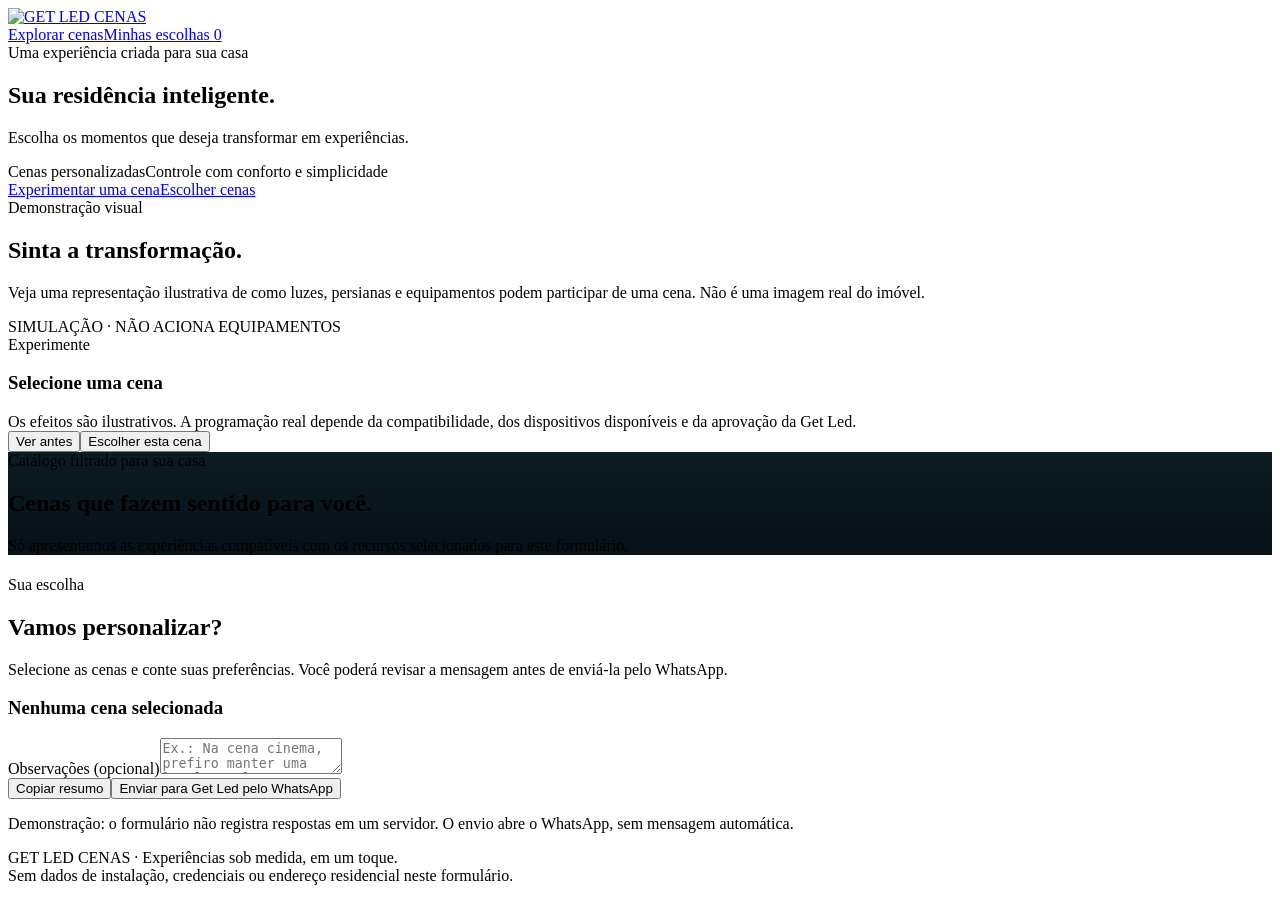
==== get-led-cenas/formulario.html @ 7c71466b "feat(get-led-cenas): adicionar formulario.html" ====
<!DOCTYPE html><html lang="pt-BR"><head><meta charset="utf-8"><meta name="viewport" content="width=device-width,initial-scale=1"><meta name="robots" content="noindex,nofollow"><meta name="referrer" content="no-referrer"><meta name="theme-color" content="#081116"><title>GET LED CENAS — Suas experiências</title><link rel="stylesheet" href="style.css"></head><body><header class="top"><div class="wrap top-inner"><a href="#inicio"><img class="brand" src="assets/logo.svg" alt="GET LED CENAS"></a><div class="right"><a class="nav" href="#catalogo">Explorar cenas</a><a class="btn small" href="#selecionadas">Minhas escolhas <span id="topCount">0</span></a></div></div></header><section class="hero" id="inicio"><div class="wrap hero-inner"><span class="label">Uma experiência criada para sua casa</span><h1 id="title">Sua residência <span class="gold">inteligente.</span></h1><p id="welcome">Escolha os momentos que deseja transformar em experiências.</p><div class="pills"><span class="pill" id="sceneTotal">Cenas personalizadas</span><span class="pill">Controle com conforto e simplicidade</span></div><div class="box-actions"><a class="btn primary" href="#simulador">Experimentar uma cena</a><a class="btn ghost" href="#catalogo">Escolher cenas</a></div></div></section>
<main><section id="simulador" class="wrap section"><span class="label">Demonstração visual</span><h2 class="h2">Sinta a transformação.</h2><p class="intro">Veja uma representação ilustrativa de como luzes, persianas e equipamentos podem participar de uma cena. Não é uma imagem real do imóvel.</p><div class="studio-layout"><div id="studio" class="studio"><div class="room"></div><div class="window"><div class="blind"></div></div><div class="lamp"></div><div class="tv"></div><div class="sofa"></div><div class="sim-caption">SIMULAÇÃO · NÃO ACIONA EQUIPAMENTOS</div></div><div class="panel controls"><span class="label">Experimente</span><h3 id="simName">Selecione uma cena</h3><div id="simFilters" class="pills" style="margin:15px 0"></div><p id="simDesc" class="muted"></p><div class="notice">Os efeitos são ilustrativos. A programação real depende da compatibilidade, dos dispositivos disponíveis e da aprovação da Get Led.</div><div class="box-actions"><button id="beforeAfter" class="btn ghost">Ver antes</button><button id="chooseSim" class="btn primary">Escolher esta cena</button></div></div></div></section><section id="catalogo" class="section" style="background:linear-gradient(#0c1c23,#071117)"><div class="wrap"><span class="label">Catálogo filtrado para sua casa</span><h2 class="h2">Cenas que fazem sentido <span class="gold">para você.</span></h2><p class="intro">Só apresentamos as experiências compatíveis com os recursos selecionados para este formulário.</p><div id="filters" class="pills" style="margin:21px 0"></div><div id="sceneGrid" class="grid cols3"></div></div></section><section id="selecionadas" class="section wrap"><span class="label">Sua escolha</span><h2 class="h2">Vamos personalizar?</h2><p class="intro">Selecione as cenas e conte suas preferências. Você poderá revisar a mensagem antes de enviá-la pelo WhatsApp.</p><div class="grid cols2"><div class="panel"><h3 id="choiceCount">Nenhuma cena selecionada</h3><div id="choiceList" class="list"></div></div><div class="panel"><label class="field"><span>Observações (opcional)</span><textarea id="notes" placeholder="Ex.: Na cena cinema, prefiro manter uma luz lateral acesa."></textarea></label><div class="box-actions"><button id="copy" class="btn ghost">Copiar resumo</button><button id="send" class="btn primary">Enviar para Get Led pelo WhatsApp</button></div><p class="note">Demonstração: o formulário não registra respostas em um servidor. O envio abre o WhatsApp, sem mensagem automática.</p></div></div></section></main><footer class="footer"><div class="wrap footgrid"><div>GET LED CENAS · Experiências sob medida, em um toque.</div><div>Sem dados de instalação, credenciais ou endereço residencial neste formulário.</div></div></footer><div class="toast" id="toast" role="status"></div><script src="data.js"></script><script src="common.js"></script><script src="formulario.js"></script></body></html>
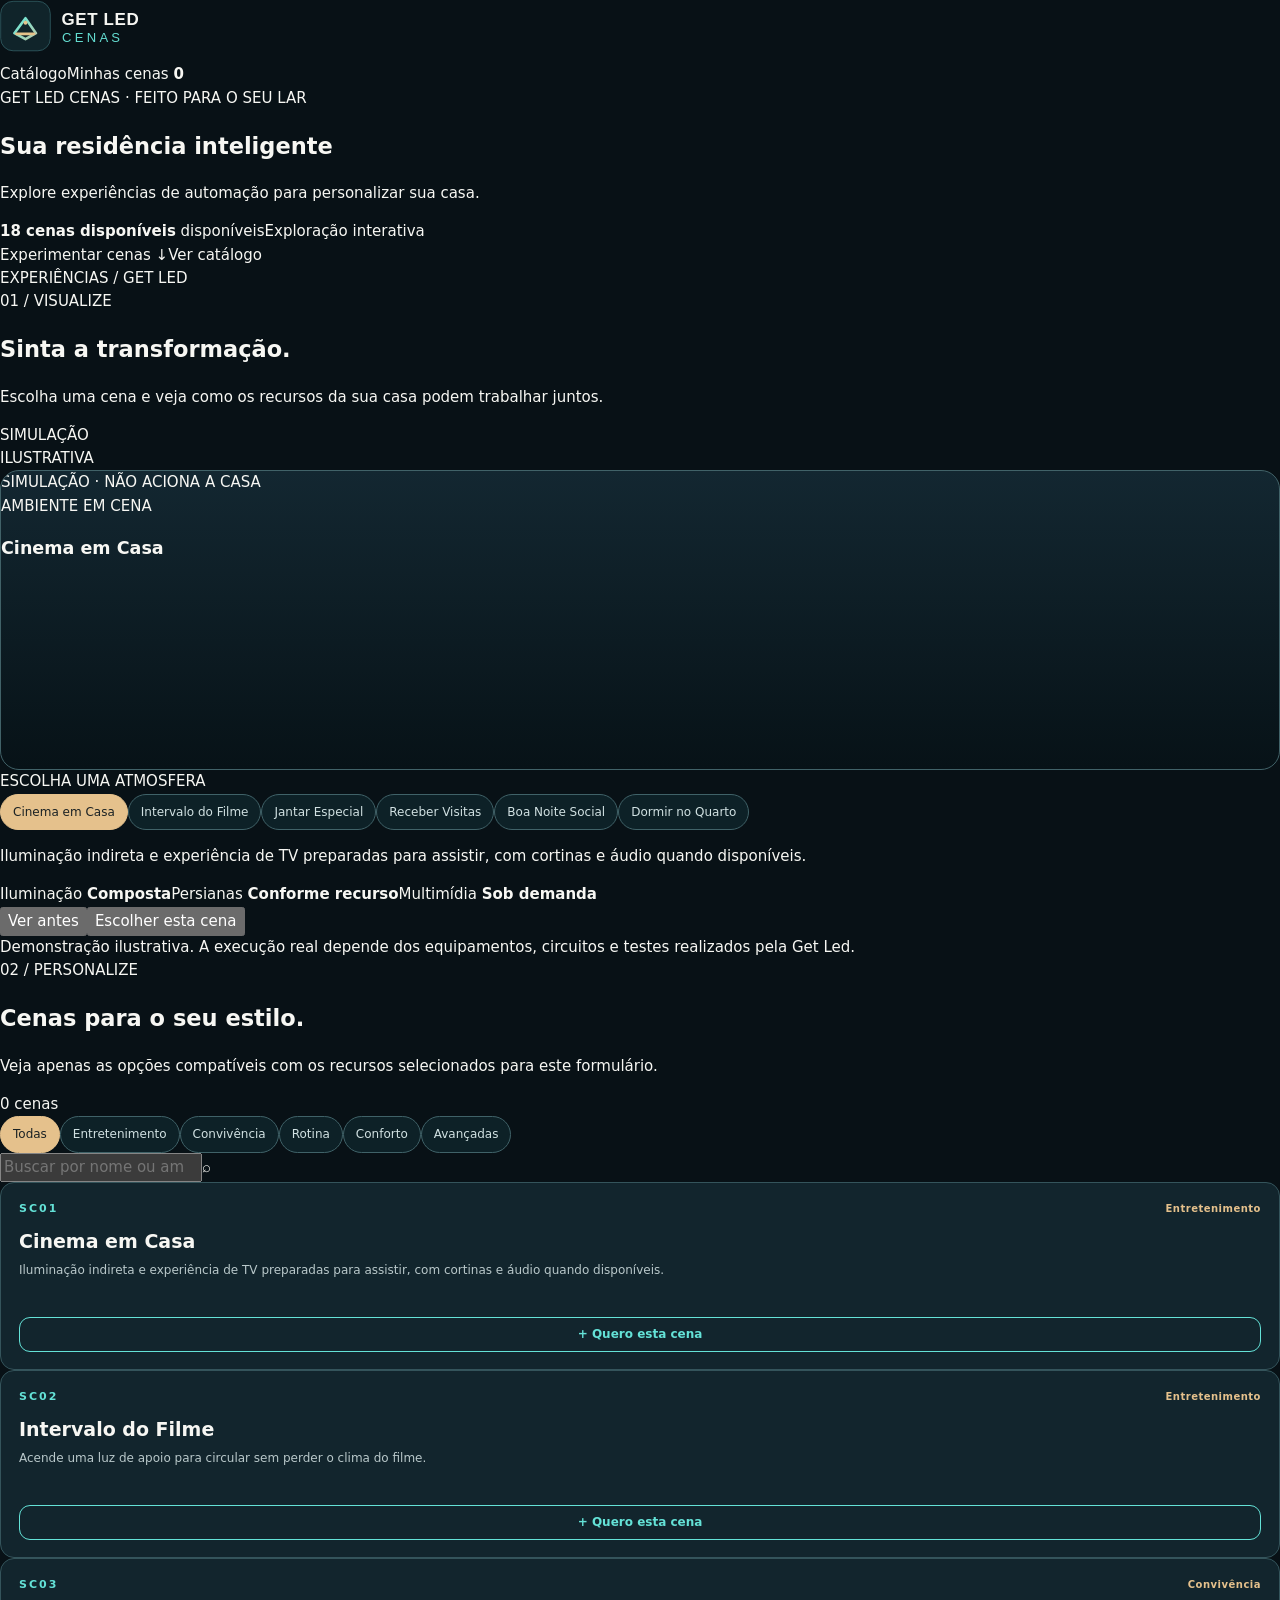
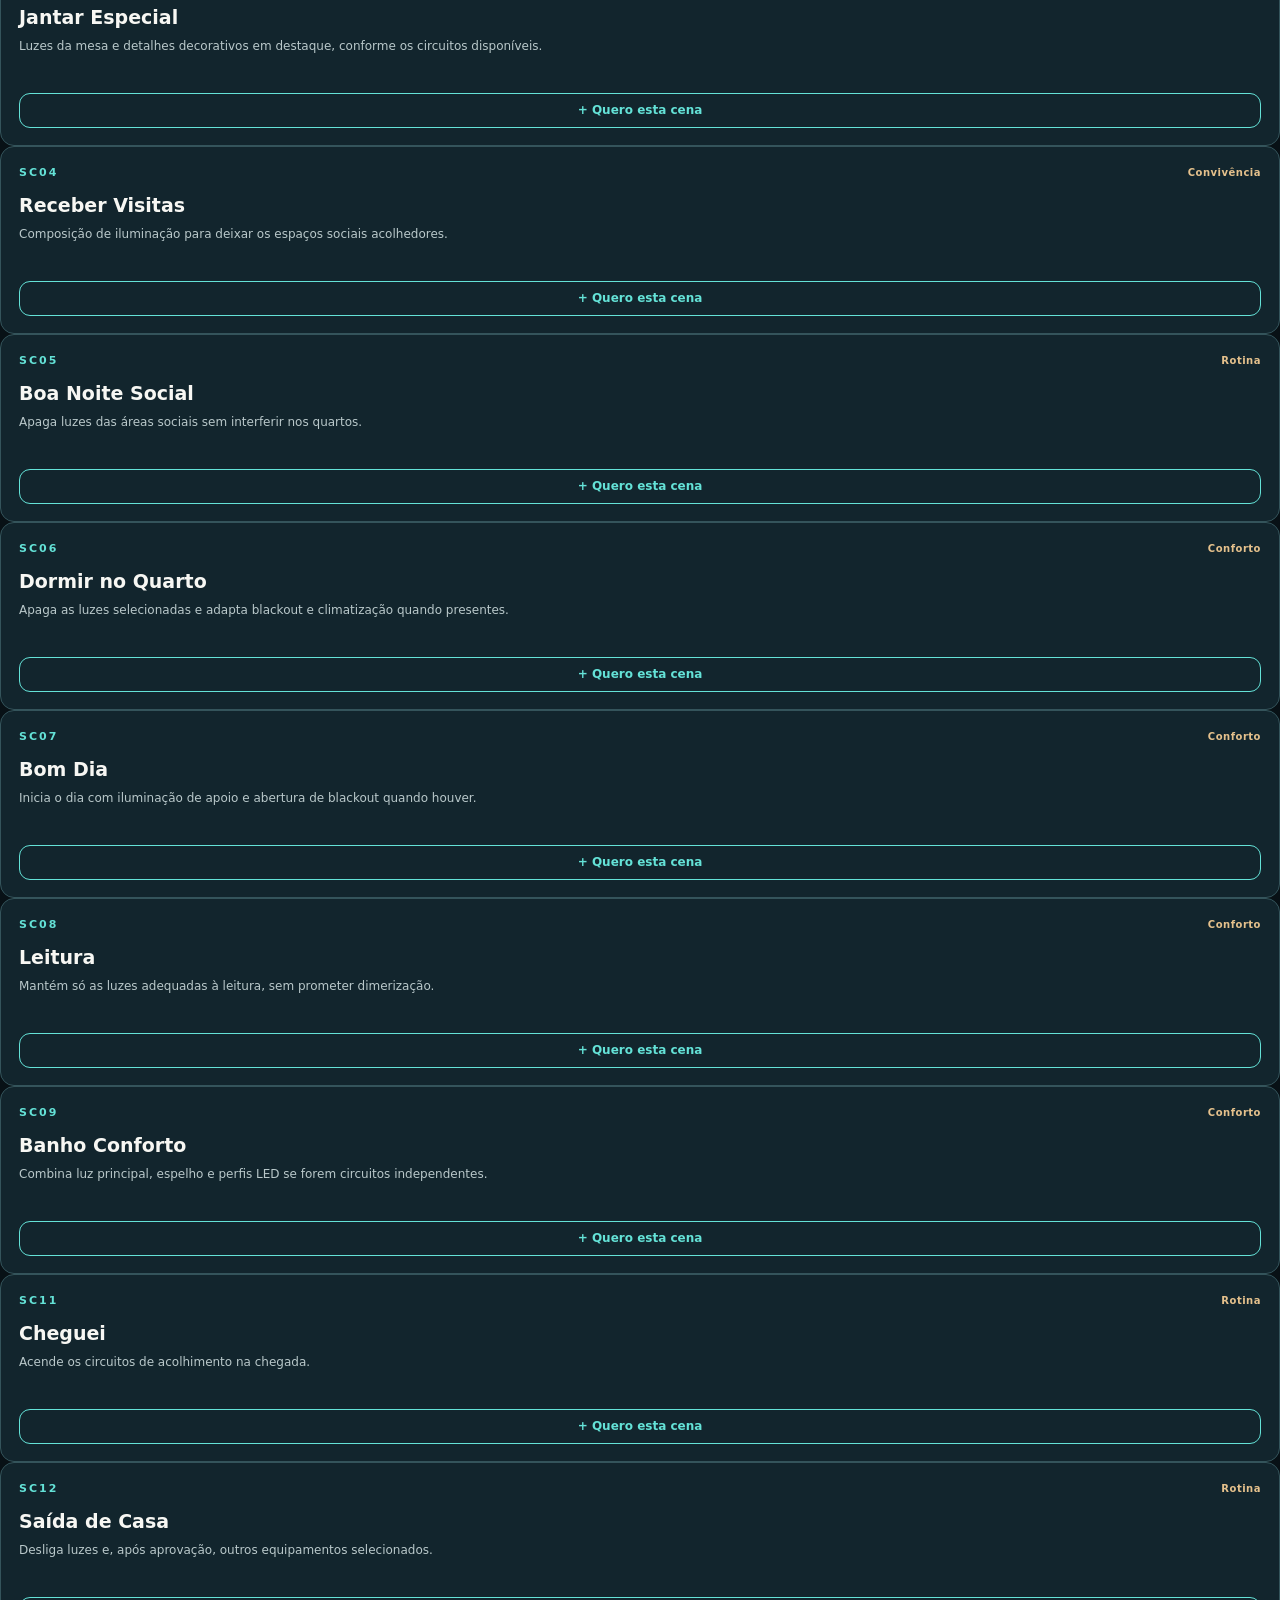
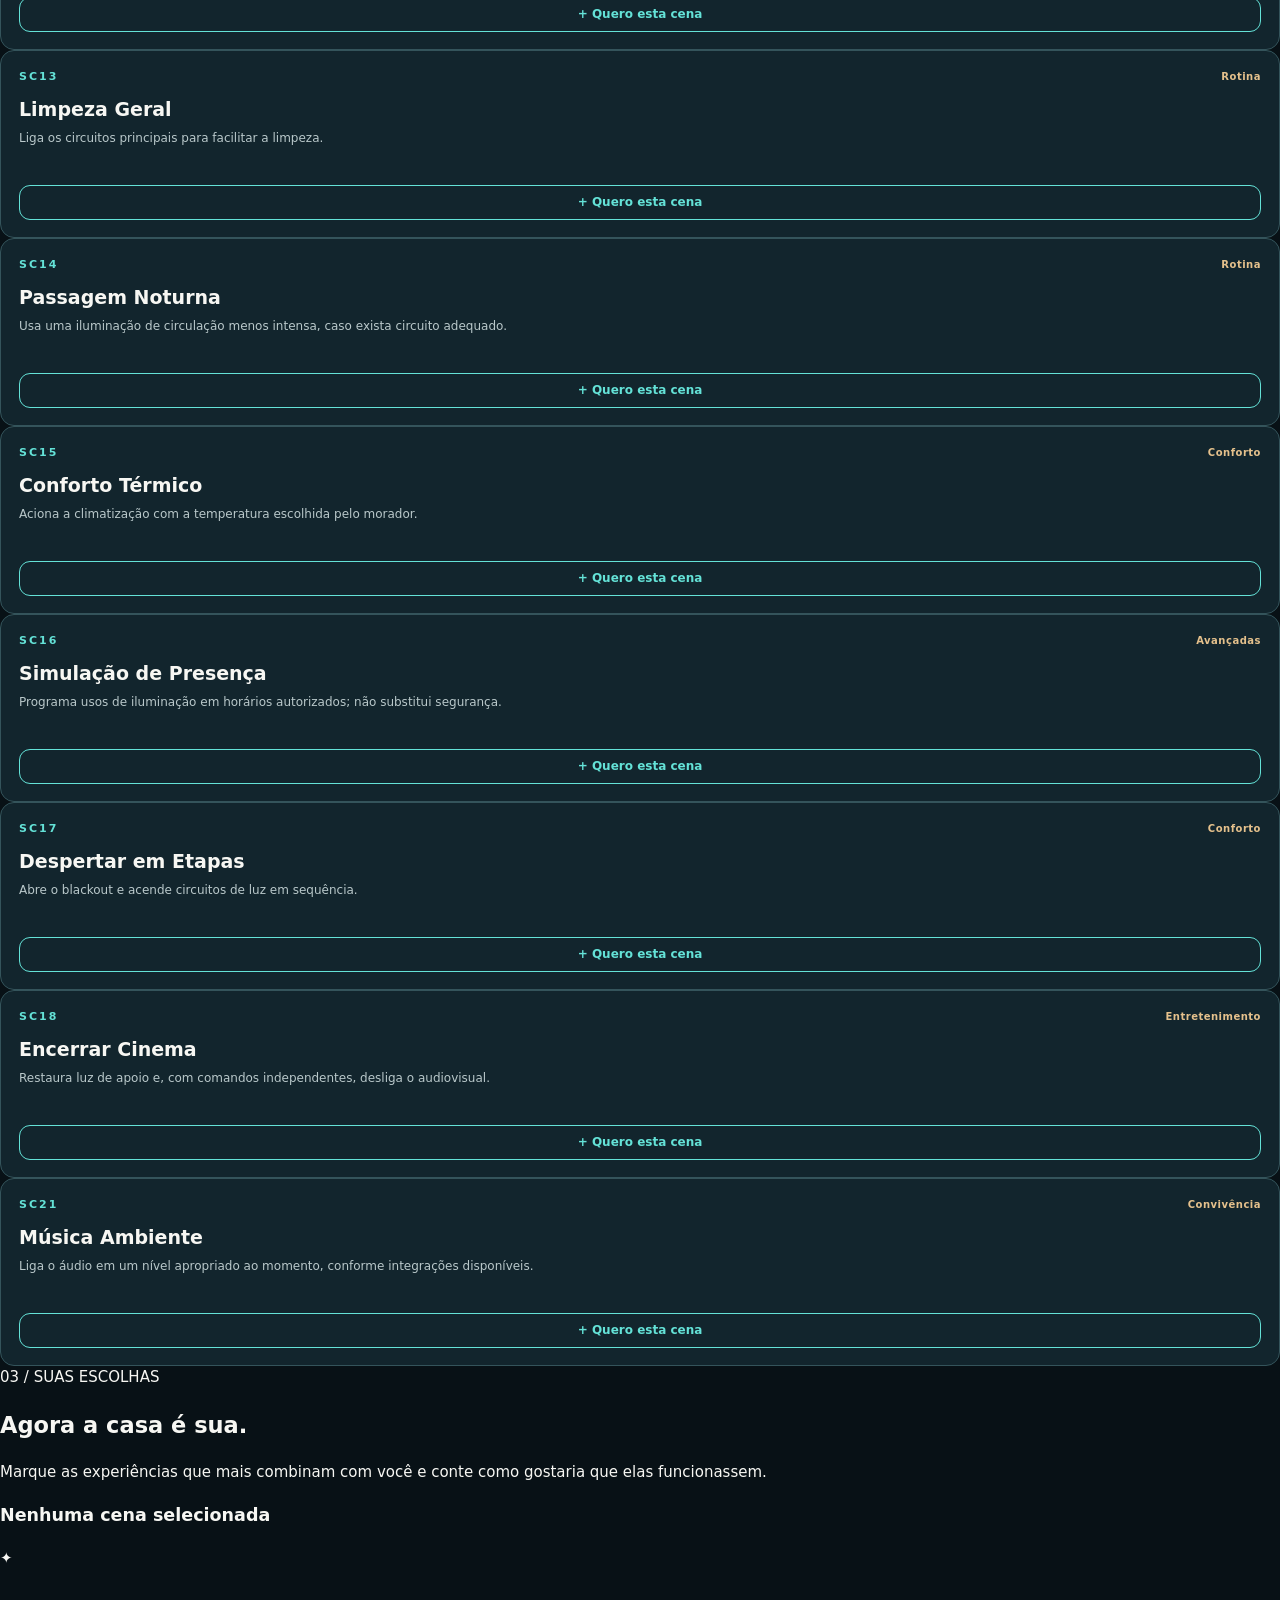
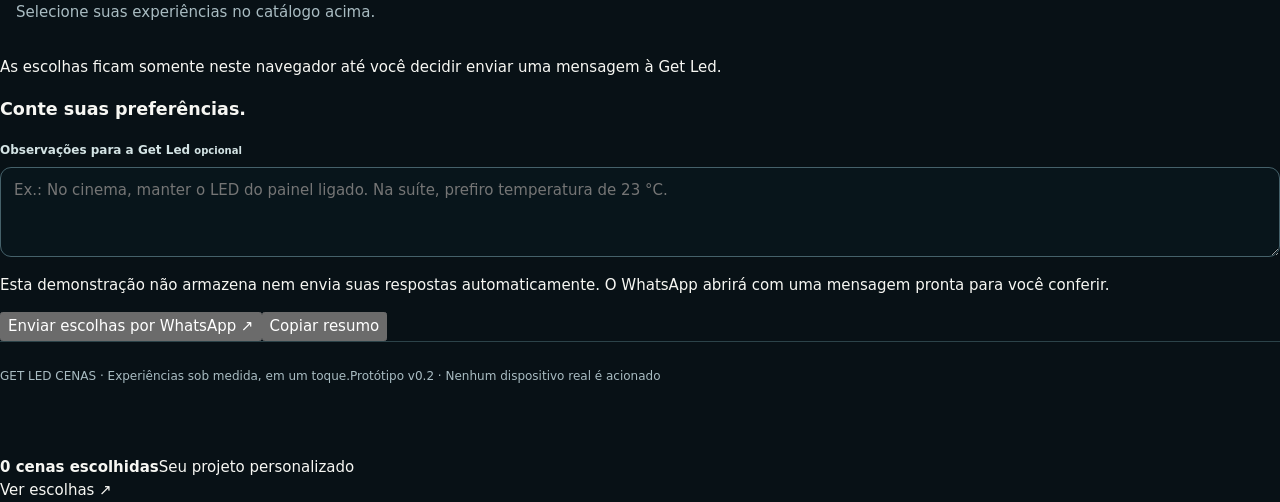
==== commit f3468de1: "feat(get-led-cenas): atualizar interface studio v0.2" ====
--- a/get-led-cenas/formulario.html
+++ b/get-led-cenas/formulario.html
@@ -1,2 +1,6 @@
-<!DOCTYPE html><html lang="pt-BR"><head><meta charset="utf-8"><meta name="viewport" content="width=device-width,initial-scale=1"><meta name="robots" content="noindex,nofollow"><meta name="referrer" content="no-referrer"><meta name="theme-color" content="#081116"><title>GET LED CENAS — Suas experiências</title><link rel="stylesheet" href="style.css"></head><body><header class="top"><div class="wrap top-inner"><a href="#inicio"><img class="brand" src="assets/logo.svg" alt="GET LED CENAS"></a><div class="right"><a class="nav" href="#catalogo">Explorar cenas</a><a class="btn small" href="#selecionadas">Minhas escolhas <span id="topCount">0</span></a></div></div></header><section class="hero" id="inicio"><div class="wrap hero-inner"><span class="label">Uma experiência criada para sua casa</span><h1 id="title">Sua residência <span class="gold">inteligente.</span></h1><p id="welcome">Escolha os momentos que deseja transformar em experiências.</p><div class="pills"><span class="pill" id="sceneTotal">Cenas personalizadas</span><span class="pill">Controle com conforto e simplicidade</span></div><div class="box-actions"><a class="btn primary" href="#simulador">Experimentar uma cena</a><a class="btn ghost" href="#catalogo">Escolher cenas</a></div></div></section>
-<main><section id="simulador" class="wrap section"><span class="label">Demonstração visual</span><h2 class="h2">Sinta a transformação.</h2><p class="intro">Veja uma representação ilustrativa de como luzes, persianas e equipamentos podem participar de uma cena. Não é uma imagem real do imóvel.</p><div class="studio-layout"><div id="studio" class="studio"><div class="room"></div><div class="window"><div class="blind"></div></div><div class="lamp"></div><div class="tv"></div><div class="sofa"></div><div class="sim-caption">SIMULAÇÃO · NÃO ACIONA EQUIPAMENTOS</div></div><div class="panel controls"><span class="label">Experimente</span><h3 id="simName">Selecione uma cena</h3><div id="simFilters" class="pills" style="margin:15px 0"></div><p id="simDesc" class="muted"></p><div class="notice">Os efeitos são ilustrativos. A programação real depende da compatibilidade, dos dispositivos disponíveis e da aprovação da Get Led.</div><div class="box-actions"><button id="beforeAfter" class="btn ghost">Ver antes</button><button id="chooseSim" class="btn primary">Escolher esta cena</button></div></div></div></section><section id="catalogo" class="section" style="background:linear-gradient(#0c1c23,#071117)"><div class="wrap"><span class="label">Catálogo filtrado para sua casa</span><h2 class="h2">Cenas que fazem sentido <span class="gold">para você.</span></h2><p class="intro">Só apresentamos as experiências compatíveis com os recursos selecionados para este formulário.</p><div id="filters" class="pills" style="margin:21px 0"></div><div id="sceneGrid" class="grid cols3"></div></div></section><section id="selecionadas" class="section wrap"><span class="label">Sua escolha</span><h2 class="h2">Vamos personalizar?</h2><p class="intro">Selecione as cenas e conte suas preferências. Você poderá revisar a mensagem antes de enviá-la pelo WhatsApp.</p><div class="grid cols2"><div class="panel"><h3 id="choiceCount">Nenhuma cena selecionada</h3><div id="choiceList" class="list"></div></div><div class="panel"><label class="field"><span>Observações (opcional)</span><textarea id="notes" placeholder="Ex.: Na cena cinema, prefiro manter uma luz lateral acesa."></textarea></label><div class="box-actions"><button id="copy" class="btn ghost">Copiar resumo</button><button id="send" class="btn primary">Enviar para Get Led pelo WhatsApp</button></div><p class="note">Demonstração: o formulário não registra respostas em um servidor. O envio abre o WhatsApp, sem mensagem automática.</p></div></div></section></main><footer class="footer"><div class="wrap footgrid"><div>GET LED CENAS · Experiências sob medida, em um toque.</div><div>Sem dados de instalação, credenciais ou endereço residencial neste formulário.</div></div></footer><div class="toast" id="toast" role="status"></div><script src="data.js"></script><script src="common.js"></script><script src="formulario.js"></script></body></html>
+<!doctype html><html lang="pt-BR"><head><meta charset="utf-8"><meta name="viewport" content="width=device-width,initial-scale=1,viewport-fit=cover"><meta name="robots" content="noindex,nofollow"><meta name="referrer" content="no-referrer"><meta name="theme-color" content="#081319"><meta name="description" content="GET LED CENAS: descubra e escolha experiências inteligentes para sua casa."><title>GET LED CENAS — Experiências para sua casa</title><link rel="stylesheet" href="style.css"></head><body data-page="client"><header class="topbar"><div class="shell topbar-inner"><a class="brandlink" href="#inicio" aria-label="GET LED CENAS"><img class="brand" src="assets/logo.svg" alt="GET LED CENAS"></a><nav class="topbar-actions"><a class="topnav" href="#catalogo">Catálogo</a><a class="button outline small" href="#selecionadas">Minhas cenas <b class="nav-count" id="topCount">0</b></a></nav></div></header>
+<main><section id="inicio" class="client-hero"><div class="client-hero-image"></div><div class="shell client-hero-content"><div class="eyebrow">GET LED CENAS · FEITO PARA O SEU LAR</div><h1 id="title">Sua casa, <em>suas cenas.</em></h1><p id="welcome">Explore experiências personalizadas para a sua casa.</p><div class="hero-client-meta"><span class="meta-badge"><i class="live-dot"></i><b id="sceneTotal">0 cenas</b> disponíveis</span><span class="meta-badge">Exploração interativa</span></div><div class="hero-cta"><a class="button primary" href="#simulador">Experimentar cenas ↓</a><a class="button outline" href="#catalogo">Ver catálogo</a></div></div><div class="hero-watermark">EXPERIÊNCIAS / GET LED</div></section>
+<section class="shell studio-section" id="simulador"><div class="section-heading"><div><div class="eyebrow">01 / VISUALIZE</div><h2>Sinta a transformação.</h2><p>Escolha uma cena e veja como os recursos da sua casa podem trabalhar juntos.</p></div><span class="version-mark">SIMULAÇÃO<br>ILUSTRATIVA</span></div><div class="experience-layout"><div class="studio" id="studio" role="img" aria-label="Simulação ilustrativa do living com iluminação, persiana e TV"><div class="studio-image"></div><div class="studio-overlay"></div><div class="studio-glow"></div><div class="studio-curtain"></div><div class="studio-tv"></div><div class="stage-pill"><i class="live-dot"></i> SIMULAÇÃO · NÃO ACIONA A CASA</div><div class="studio-caption"><span>AMBIENTE EM CENA</span><h3 id="simName">Cinema em Casa</h3></div></div><div class="glass-panel scene-console"><div class="eyebrow">ESCOLHA UMA ATMOSFERA</div><div id="simFilters" class="sim-buttons"></div><p id="simDesc" class="scene-explain"></p><div class="device-state" id="deviceState"><span>Iluminação <b id="stateLight">Composta</b></span><span>Persianas <b id="stateBlind">Conforme recurso</b></span><span>Multimídia <b id="stateMedia">Sob demanda</b></span></div><div class="console-actions"><button class="button outline" id="beforeAfter" type="button" aria-pressed="false">◐ Ver antes</button><button class="button primary" id="chooseSim" type="button">Selecionar cena</button></div><div class="technical-note">Demonstração ilustrativa. A execução real depende dos equipamentos, circuitos e testes realizados pela Get Led.</div></div></div></section>
+<section class="catalog-section" id="catalogo"><div class="shell"><div class="section-heading"><div><div class="eyebrow">02 / PERSONALIZE</div><h2>Cenas para o seu estilo.</h2><p>Veja apenas as opções compatíveis com os recursos selecionados para este formulário.</p></div><span id="visibleMeta" class="number-pill">0 cenas</span></div><div class="catalog-toolbar"><div id="filters" class="filter-strip" aria-label="Filtrar categorias de cenas"></div><div class="search-wrap catalog-search"><input class="search" id="clientSceneSearch" type="search" placeholder="Buscar por nome ou ambiente" aria-label="Buscar cenas"><span aria-hidden="true">⌕</span></div></div><div id="sceneGrid" class="scene-cards"></div><div id="catalogEmpty" class="catalog-empty hidden">Nenhuma cena encontrada. Tente outra categoria ou termo.</div><button id="loadMore" type="button" class="button outline load-more hidden">Mostrar mais cenas ↓</button></div></section>
+<section class="shell studio-section choices-section" id="selecionadas"><div class="section-heading"><div><div class="eyebrow">03 / SUAS ESCOLHAS</div><h2>Agora a casa é sua.</h2><p>Marque as experiências que mais combinam com você e conte como gostaria que elas funcionassem.</p></div></div><div class="choices-layout"><section class="glass-panel"><div class="panel-head"><h3 id="choiceCount">Suas cenas selecionadas</h3><span class="choice-star">✦</span></div><div id="choiceList" class="choices-list" aria-live="polite"></div><div class="note-inline">As escolhas ficam somente neste navegador até você decidir enviar uma mensagem à Get Led.</div></section><section class="glass-panel"><h3>Conte suas preferências.</h3><label class="field"><span>Observações para a Get Led <small>opcional</small></span><textarea id="notes" placeholder="Ex.: No cinema, manter o LED do painel ligado. Na suíte, prefiro temperatura de 23 °C." maxlength="1600"></textarea></label><p class="technical-note">Esta demonstração não armazena nem envia suas respostas automaticamente. O WhatsApp abrirá com uma mensagem pronta para você conferir.</p><div class="release-actions"><button id="send" class="button primary full" type="button">Enviar escolhas por WhatsApp ↗</button><button id="copy" class="button outline full" type="button">Copiar resumo</button></div></section></div></section></main>
+<footer class="footer"><div class="shell footer-flex"><span>GET LED CENAS · Experiências sob medida, em um toque.</span><span>Protótipo v0.2 · Nenhum dispositivo real é acionado</span></div></footer><div class="mobile-dock" id="mobileDock"><div><strong id="dockCount">0 cenas escolhidas</strong><span>Seu projeto personalizado</span></div><a href="#selecionadas" class="button primary small">Ver escolhas ↗</a></div><div id="toast" class="toast" role="status" aria-live="polite"></div><script src="data.js" defer></script><script src="common.js" defer></script><script src="formulario.js" defer></script></body></html>
--- a/get-led-cenas/style.css
+++ b/get-led-cenas/style.css
@@ -0,0 +1 @@
+:root{color-scheme:dark;--bg:#081116;--surface:#12222a;--panel:#172a33;--line:#314952;--mint:#64e2d7;--gold:#e5c18c;--text:#f7f7f3;--muted:#a9bcc2;--danger:#e6a89a}*{box-sizing:border-box}html{scroll-behavior:smooth}body{margin:0;background:var(--bg);color:var(--text);font:400 15px/1.55 Inter,'Segoe UI',system-ui,sans-serif}button,input,textarea{font:inherit}button{cursor:pointer}a{color:inherit;text-decoration:none}button:focus-visible,input:focus-visible,textarea:focus-visible,a:focus-visible{outline:2px solid var(--mint);outline-offset:3px}.wrap{max-width:1200px;margin:auto;padding-inline:25px}.top{position:sticky;z-index:50;top:0;background:#091319f2;border-bottom:1px solid #34535a80;backdrop-filter:blur(15px)}.top-inner{height:78px;display:flex;align-items:center;justify-content:space-between;gap:16px}.brand{width:209px;max-width:53vw}.right{display:flex;align-items:center;gap:16px}.nav{font-size:13px;color:var(--muted)}.nav:hover{color:var(--mint)}.btn{border:1px solid var(--mint);background:transparent;border-radius:11px;padding:11px 16px;color:var(--mint);font-weight:700;transition:.2s}.btn:hover{background:#64e2d719}.btn.primary{background:linear-gradient(120deg,#74ede0,#35adaf);color:#082126;border:0}.btn.ghost{border-color:#3c575d;color:#cfdee0}.btn.small{padding:7px 11px;font-size:12px}.btn:disabled{opacity:.5;cursor:not-allowed}.label{display:block;color:var(--mint);font-size:11px;font-weight:800;text-transform:uppercase;letter-spacing:2px}.section{padding:54px 0}.hero{position:relative;overflow:hidden;min-height:300px;background:radial-gradient(circle at 83% 15%,#23555b 0,#0f252d 34%,transparent 65%),linear-gradient(110deg,#0b1720,#091015)}.hero:after{content:'';position:absolute;right:-90px;top:-180px;border:1px solid #6cefe637;width:530px;height:530px;border-radius:50%;box-shadow:0 0 0 110px #64e2d706,0 0 0 235px #64e2d705;pointer-events:none}.hero-inner{position:relative;z-index:1;padding:65px 0}.hero h1{font-size:clamp(34px,5.1vw,62px);line-height:1.03;letter-spacing:-2.6px;margin:9px 0 16px;max-width:700px}.hero p{color:#c1d0d2;max-width:600px;margin:0 0 27px}.gold{color:var(--gold)}.muted{color:var(--muted)}.tiny{font-size:12px}.pills{display:flex;gap:8px;flex-wrap:wrap}.pill{border:1px solid #376269;border-radius:99px;color:#bfd8db;background:#132b32;padding:7px 12px;font-size:12px;font-weight:650}.stats{display:flex;gap:30px;flex-wrap:wrap;margin-top:20px}.stats b{font-size:25px;color:var(--gold);display:block}.stats small{font-size:12px;color:var(--muted)}.h2{font-size:clamp(25px,3.5vw,38px);letter-spacing:-1px;margin:6px 0 9px}.intro{max-width:730px;color:var(--muted)}.grid{display:grid;gap:18px}.cols2{grid-template-columns:repeat(2,minmax(0,1fr))}.cols3{grid-template-columns:repeat(3,minmax(0,1fr))}.panel{padding:23px;background:linear-gradient(150deg,#172a33,#101d23);border:1px solid #36525a9e;border-radius:18px;min-width:0}.panel h3{margin:0 0 7px;font-size:18px}.panel p{color:var(--muted)}.field{display:block;margin:17px 0}.field>span{display:block;font-size:12px;font-weight:700;color:#d3e3e4;margin-bottom:7px}.field input,.field textarea{display:block;background:#08151b;width:100%;color:var(--text);border:1px solid #45616a;border-radius:11px;padding:11px 13px;outline:0}.field textarea{min-height:90px;resize:vertical}.options{display:grid;grid-template-columns:repeat(2,minmax(0,1fr));gap:8px}.option{display:flex;align-items:flex-start;gap:9px;background:#0b1b22;border:1px solid #29454e;border-radius:12px;padding:10px;cursor:pointer;min-height:58px}.option:has(input:checked){border-color:var(--mint);background:#15383a}.option input{accent-color:#63e2d8;margin-top:3px}.option strong{font-size:12px;font-weight:700;display:block}.option small{font-size:10px;color:var(--muted);display:block}.details{display:flex;align-items:center;justify-content:space-between;gap:14px}.hr{border:0;border-top:1px solid #39515a;margin:25px 0}.result{padding:18px;border:1px dashed #3a7576;background:#0b272c;border-radius:13px;word-break:break-all}.result input{width:100%;background:none;border:0;color:var(--mint);font-size:12px}.list{display:flex;flex-direction:column;gap:10px}.line-item{display:flex;justify-content:space-between;align-items:center;gap:12px;border:1px solid #314a52;background:#0d1c23;padding:12px 15px;border-radius:11px}.line-item strong{font-size:13px}.line-item small{display:block;color:var(--muted);font-size:11px}.footer{border-top:1px solid #2c4349;padding:25px 0 70px;color:var(--muted);font-size:12px}.footgrid{display:flex;justify-content:space-between;gap:15px}.notice{border-left:3px solid var(--gold);padding:12px 15px;background:#32291d65;border-radius:8px;color:#e8d6b9;font-size:12px}.tile-header{display:flex;justify-content:space-between;align-items:center}.scene-card{padding:17px 18px;background:#12252d;border:1px solid #34545b;border-radius:14px;display:flex;flex-direction:column;min-height:188px}.scene-card h3{margin:10px 0 5px;font-size:19px}.scene-card p{font-size:12px;color:#b9c8ca;margin:0 0 15px}.scene-card button{margin-top:auto;width:100%}.scene-card.selected{border-color:#54d7ca;box-shadow:inset 0 0 0 1px #54d7ca42}.filter{border:1px solid #406268;border-radius:99px;background:#0d2127;color:#d1e1e2;padding:8px 12px;font-size:12px}.filter.active{background:var(--gold);color:#1b2224;border-color:var(--gold)}.studio{position:relative;border:1px solid #416268;border-radius:19px;overflow:hidden;background:linear-gradient(#132731,#071217);min-height:300px}.studio .room{position:absolute;inset:0;background:radial-gradient(ellipse at 44% 47%,#5e605e27,transparent 50%),linear-gradient(125deg,#283a42,#102229 80%);transition:1s}.studio .room:after{content:'';position:absolute;bottom:0;width:100%;height:35%;background:linear-gradient(#394c55,#122029);clip-path:polygon(0 25%,100% 25%,100% 100%,0 100%)}.window{position:absolute;right:11%;top:10%;width:27%;height:51%;border:6px solid #668087;background:linear-gradient(0deg,#234659,#0f2233)}.blind{position:absolute;inset:0;background:repeating-linear-gradient(to bottom,#26343d 0 12px,#35414a 13px 20px);transform:translateY(-100%);transition:transform 1s}.studio.closed .blind{transform:translateY(0)}.lamp{position:absolute;width:110px;height:110px;left:14%;top:14%;border-radius:50%;background:#e5c18c;opacity:.7;filter:blur(31px);transition:opacity .9s}.studio.cinema .lamp{opacity:.13}.studio.noite .lamp{opacity:.11}.studio.manha .lamp{opacity:1}.studio.jantar .lamp{opacity:.8}.tv{position:absolute;left:14%;bottom:32%;height:22%;width:31%;background:linear-gradient(135deg,#0d1219,#102e43,#5f7e85);border:7px solid #071014;box-shadow:0 0 25px #38bde75e;opacity:.25;transition:opacity .8s}.studio.cinema .tv{opacity:1}.sofa{position:absolute;bottom:12%;left:21%;width:52%;height:19%;border-radius:32px 32px 5px 5px;background:linear-gradient(#809091,#42535b);border-bottom:12px solid #1a3339;z-index:2}.sim-caption{position:absolute;bottom:12px;right:13px;color:#effafa;background:#09151be6;padding:8px 11px;font-size:11px;border:1px solid #466069;border-radius:99px;z-index:4}.studio-layout{display:grid;grid-template-columns:1.1fr .9fr;gap:20px}.controls .filter{margin:0 6px 7px 0}.hidden{display:none!important}.note{color:#98afb3;font-size:12px}.box-actions{display:flex;gap:11px;flex-wrap:wrap;margin-top:14px}.progress{height:6px;background:#1e373e;border-radius:9px;overflow:hidden}.progress>div{height:100%;background:var(--mint);transition:.3s}.chip{color:var(--gold);font-size:10px;font-weight:750;letter-spacing:.5px}.mobile-only{display:none}.empty{color:var(--muted);padding:16px}.toast{position:fixed;bottom:25px;left:50%;transform:translateX(-50%);padding:11px 19px;border:1px solid #65e2db;background:#0c2d30;color:#e9faf9;border-radius:12px;display:none;z-index:90}.toast.show{display:block} @media(max-width:800px){.cols2,.cols3,.studio-layout{grid-template-columns:1fr}.options{grid-template-columns:1fr 1fr}.nav{display:none}} @media(max-width:550px){.wrap{padding-inline:16px}.top-inner{height:63px}.brand{width:172px}.hero-inner{padding:48px 0}.hero h1{font-size:40px}.hero{min-height:320px}.section{padding:32px 0}.panel{padding:16px}.options{grid-template-columns:1fr}.right{gap:8px}.mobile-only{display:block}.footgrid{flex-direction:column}.studio{min-height:248px}.hero p{font-size:13px}.scene-card{min-height:155px}}@media(prefers-reduced-motion:reduce){html{scroll-behavior:auto}*,*:before,*:after{transition:none!important}}
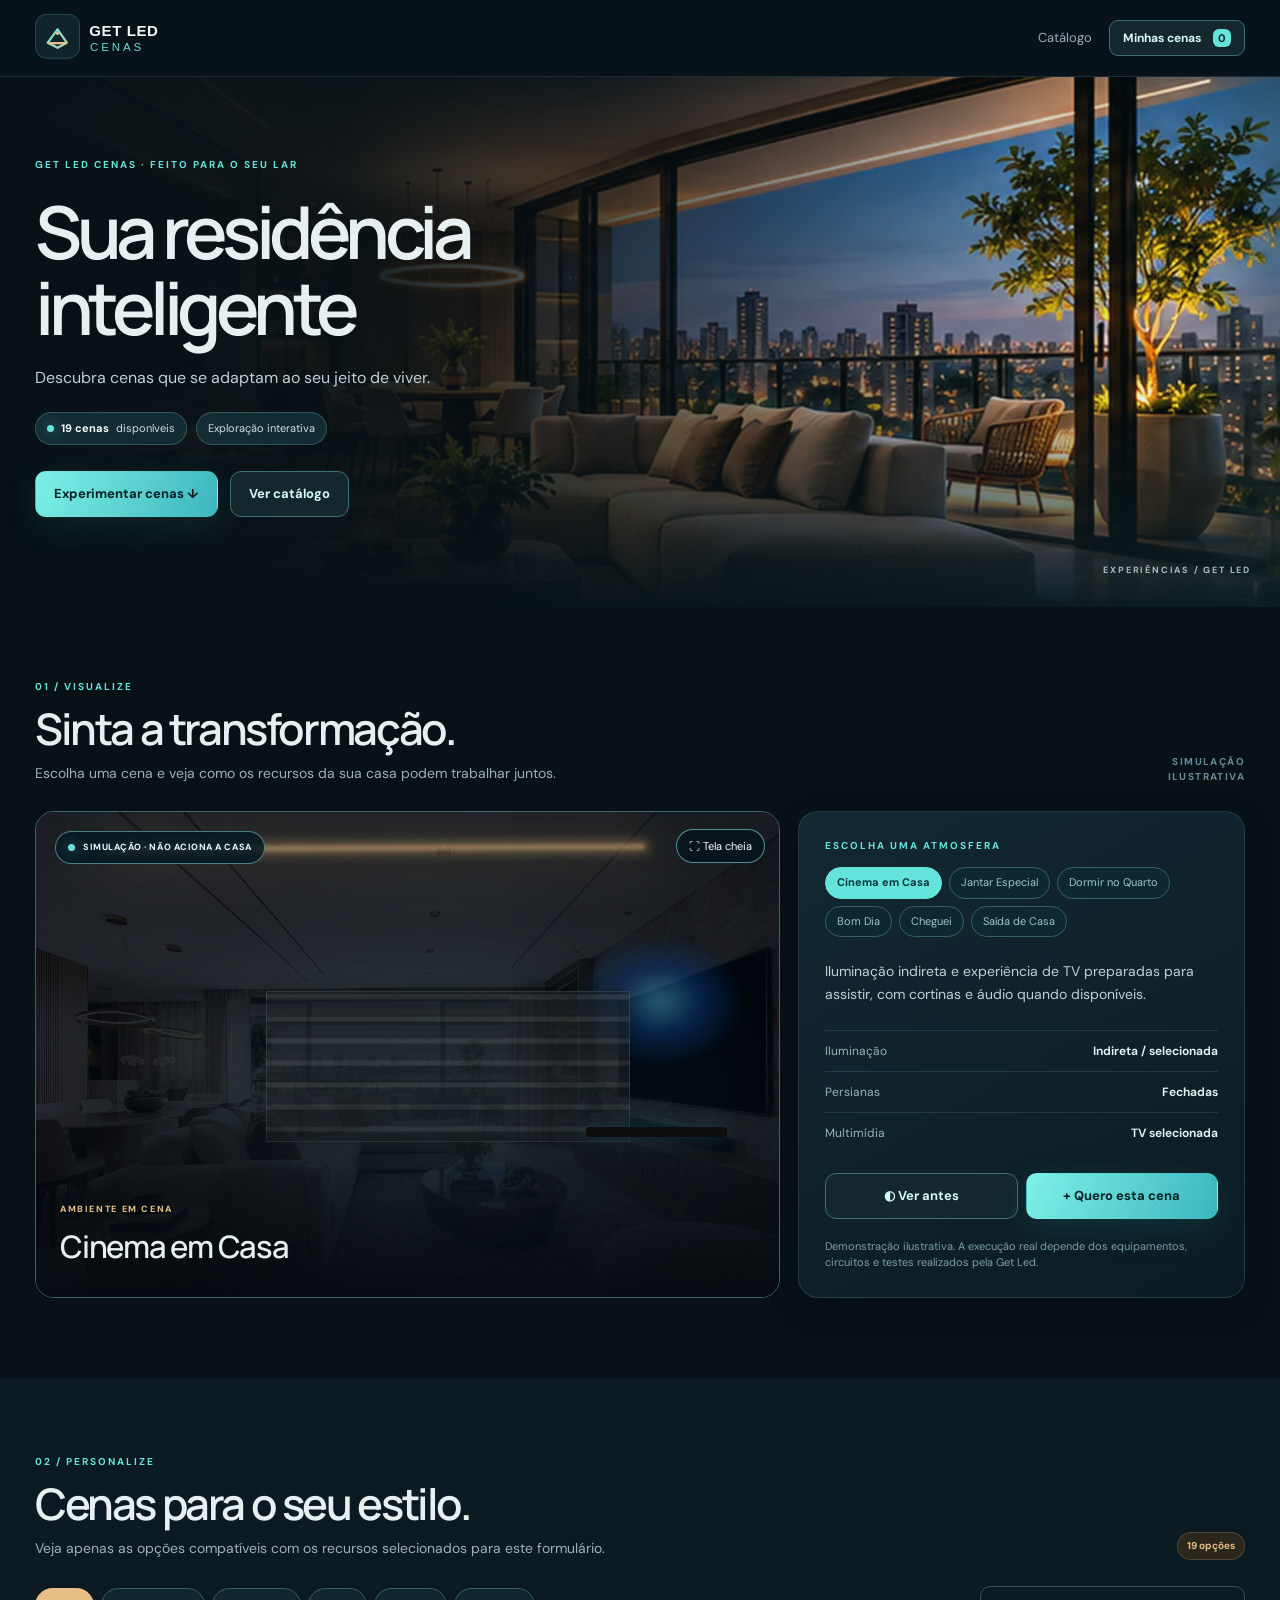
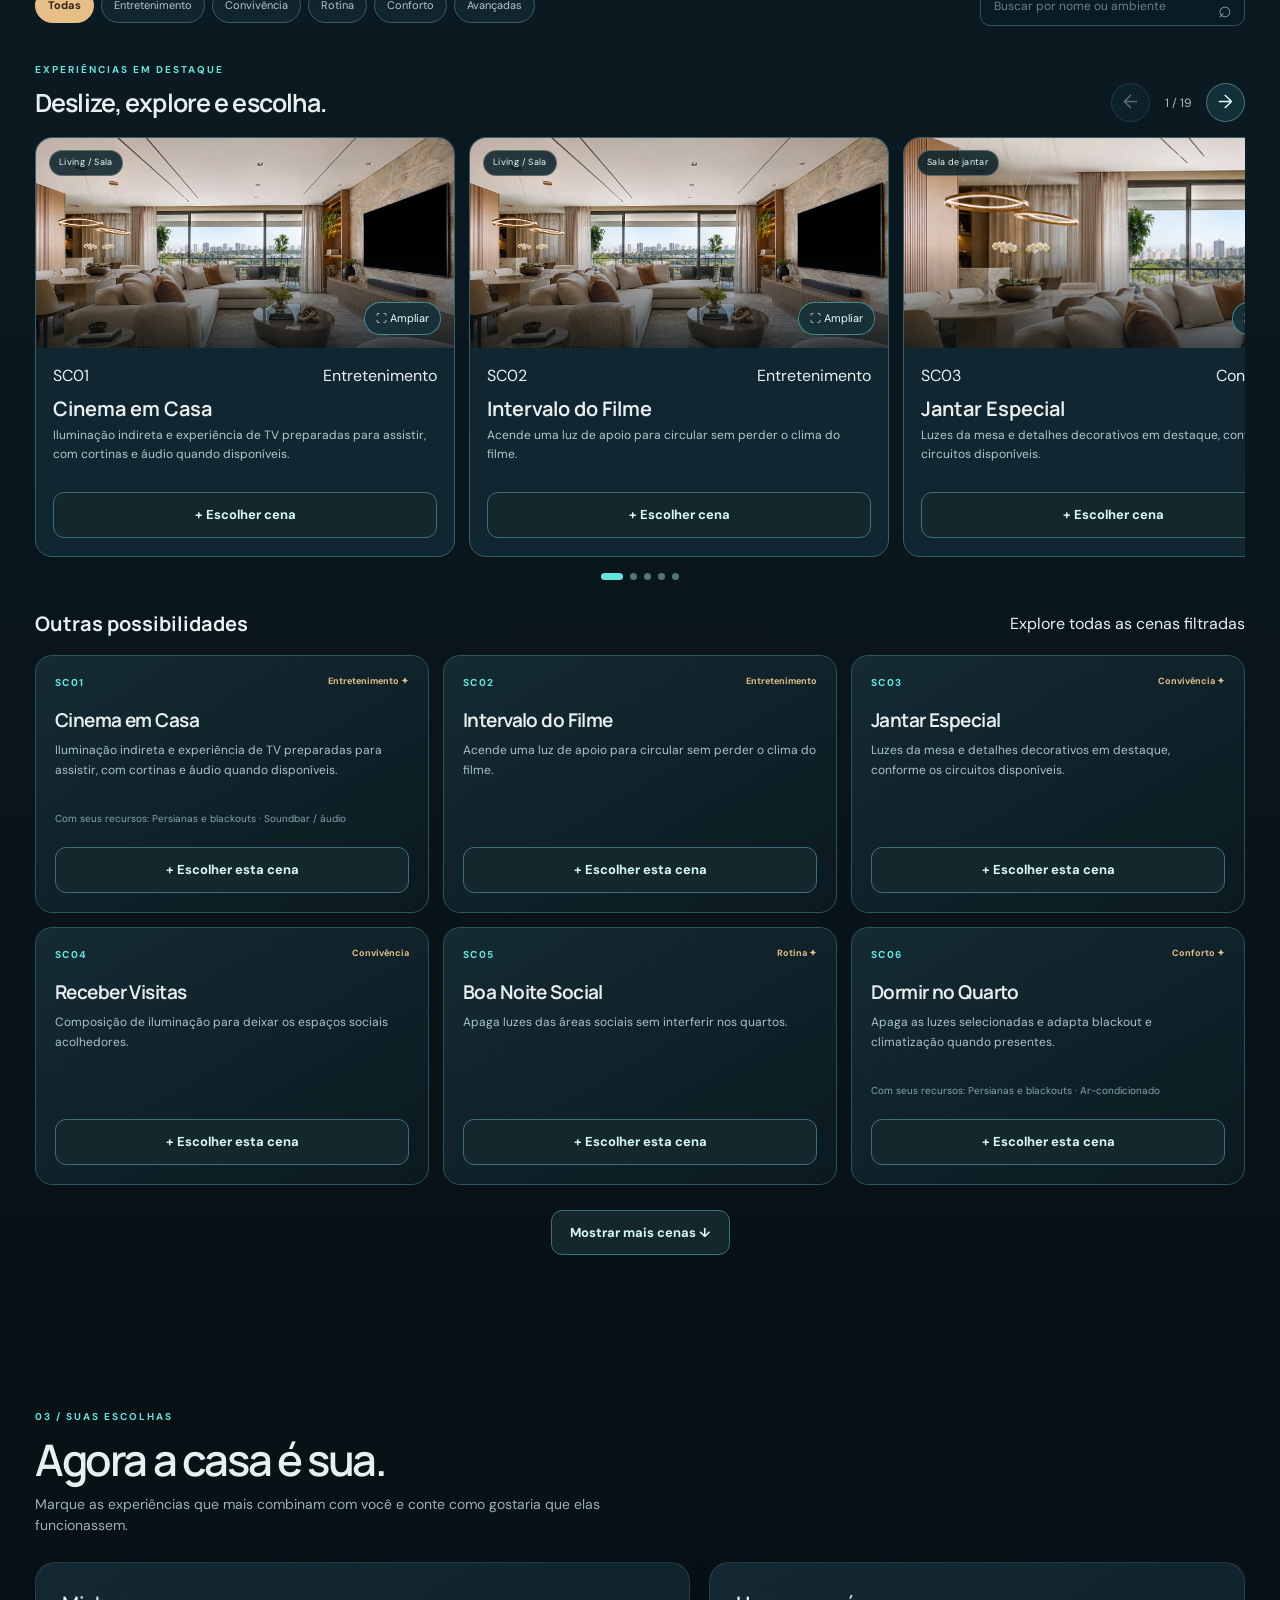
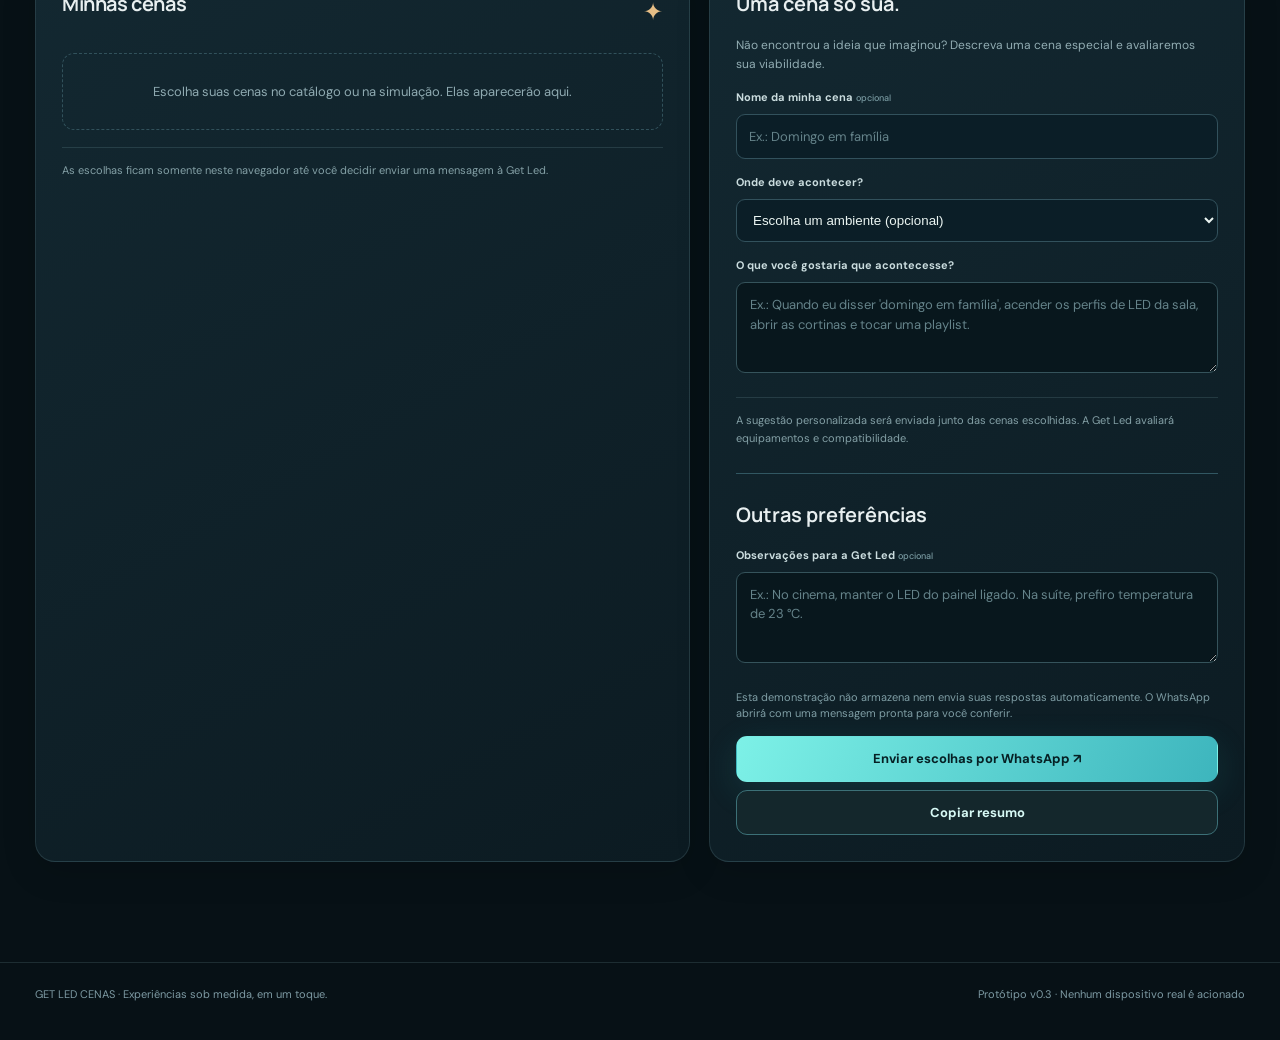
==== commit b5f44f16: "feat(get-led-cenas): v0.3 carrossel, cenas customizadas, simulador fullscreen e histórico de formulá" ====
--- a/get-led-cenas/formulario.html
+++ b/get-led-cenas/formulario.html
@@ -1,6 +1,7 @@
-<!doctype html><html lang="pt-BR"><head><meta charset="utf-8"><meta name="viewport" content="width=device-width,initial-scale=1,viewport-fit=cover"><meta name="robots" content="noindex,nofollow"><meta name="referrer" content="no-referrer"><meta name="theme-color" content="#081319"><meta name="description" content="GET LED CENAS: descubra e escolha experiências inteligentes para sua casa."><title>GET LED CENAS — Experiências para sua casa</title><link rel="stylesheet" href="style.css"></head><body data-page="client"><header class="topbar"><div class="shell topbar-inner"><a class="brandlink" href="#inicio" aria-label="GET LED CENAS"><img class="brand" src="assets/logo.svg" alt="GET LED CENAS"></a><nav class="topbar-actions"><a class="topnav" href="#catalogo">Catálogo</a><a class="button outline small" href="#selecionadas">Minhas cenas <b class="nav-count" id="topCount">0</b></a></nav></div></header>
+<!doctype html><html lang="pt-BR"><head><meta charset="utf-8"><meta name="viewport" content="width=device-width,initial-scale=1,viewport-fit=cover"><meta name="robots" content="noindex,nofollow"><meta name="referrer" content="no-referrer"><meta name="theme-color" content="#081319"><meta name="description" content="GET LED CENAS: descubra e escolha experiências inteligentes para sua casa."><title>GET LED CENAS — Experiências para sua casa</title><link rel="stylesheet" href="style.css"><link rel="stylesheet" href="style-v03.css"></head><body data-page="client"><header class="topbar"><div class="shell topbar-inner"><a class="brandlink" href="#inicio" aria-label="GET LED CENAS"><img class="brand" src="assets/logo.svg" alt="GET LED CENAS"></a><nav class="topbar-actions"><a class="topnav" href="#catalogo">Catálogo</a><a class="button outline small" href="#selecionadas">Minhas cenas <b class="nav-count" id="topCount">0</b></a></nav></div></header>
 <main><section id="inicio" class="client-hero"><div class="client-hero-image"></div><div class="shell client-hero-content"><div class="eyebrow">GET LED CENAS · FEITO PARA O SEU LAR</div><h1 id="title">Sua casa, <em>suas cenas.</em></h1><p id="welcome">Explore experiências personalizadas para a sua casa.</p><div class="hero-client-meta"><span class="meta-badge"><i class="live-dot"></i><b id="sceneTotal">0 cenas</b> disponíveis</span><span class="meta-badge">Exploração interativa</span></div><div class="hero-cta"><a class="button primary" href="#simulador">Experimentar cenas ↓</a><a class="button outline" href="#catalogo">Ver catálogo</a></div></div><div class="hero-watermark">EXPERIÊNCIAS / GET LED</div></section>
-<section class="shell studio-section" id="simulador"><div class="section-heading"><div><div class="eyebrow">01 / VISUALIZE</div><h2>Sinta a transformação.</h2><p>Escolha uma cena e veja como os recursos da sua casa podem trabalhar juntos.</p></div><span class="version-mark">SIMULAÇÃO<br>ILUSTRATIVA</span></div><div class="experience-layout"><div class="studio" id="studio" role="img" aria-label="Simulação ilustrativa do living com iluminação, persiana e TV"><div class="studio-image"></div><div class="studio-overlay"></div><div class="studio-glow"></div><div class="studio-curtain"></div><div class="studio-tv"></div><div class="stage-pill"><i class="live-dot"></i> SIMULAÇÃO · NÃO ACIONA A CASA</div><div class="studio-caption"><span>AMBIENTE EM CENA</span><h3 id="simName">Cinema em Casa</h3></div></div><div class="glass-panel scene-console"><div class="eyebrow">ESCOLHA UMA ATMOSFERA</div><div id="simFilters" class="sim-buttons"></div><p id="simDesc" class="scene-explain"></p><div class="device-state" id="deviceState"><span>Iluminação <b id="stateLight">Composta</b></span><span>Persianas <b id="stateBlind">Conforme recurso</b></span><span>Multimídia <b id="stateMedia">Sob demanda</b></span></div><div class="console-actions"><button class="button outline" id="beforeAfter" type="button" aria-pressed="false">◐ Ver antes</button><button class="button primary" id="chooseSim" type="button">Selecionar cena</button></div><div class="technical-note">Demonstração ilustrativa. A execução real depende dos equipamentos, circuitos e testes realizados pela Get Led.</div></div></div></section>
-<section class="catalog-section" id="catalogo"><div class="shell"><div class="section-heading"><div><div class="eyebrow">02 / PERSONALIZE</div><h2>Cenas para o seu estilo.</h2><p>Veja apenas as opções compatíveis com os recursos selecionados para este formulário.</p></div><span id="visibleMeta" class="number-pill">0 cenas</span></div><div class="catalog-toolbar"><div id="filters" class="filter-strip" aria-label="Filtrar categorias de cenas"></div><div class="search-wrap catalog-search"><input class="search" id="clientSceneSearch" type="search" placeholder="Buscar por nome ou ambiente" aria-label="Buscar cenas"><span aria-hidden="true">⌕</span></div></div><div id="sceneGrid" class="scene-cards"></div><div id="catalogEmpty" class="catalog-empty hidden">Nenhuma cena encontrada. Tente outra categoria ou termo.</div><button id="loadMore" type="button" class="button outline load-more hidden">Mostrar mais cenas ↓</button></div></section>
-<section class="shell studio-section choices-section" id="selecionadas"><div class="section-heading"><div><div class="eyebrow">03 / SUAS ESCOLHAS</div><h2>Agora a casa é sua.</h2><p>Marque as experiências que mais combinam com você e conte como gostaria que elas funcionassem.</p></div></div><div class="choices-layout"><section class="glass-panel"><div class="panel-head"><h3 id="choiceCount">Suas cenas selecionadas</h3><span class="choice-star">✦</span></div><div id="choiceList" class="choices-list" aria-live="polite"></div><div class="note-inline">As escolhas ficam somente neste navegador até você decidir enviar uma mensagem à Get Led.</div></section><section class="glass-panel"><h3>Conte suas preferências.</h3><label class="field"><span>Observações para a Get Led <small>opcional</small></span><textarea id="notes" placeholder="Ex.: No cinema, manter o LED do painel ligado. Na suíte, prefiro temperatura de 23 °C." maxlength="1600"></textarea></label><p class="technical-note">Esta demonstração não armazena nem envia suas respostas automaticamente. O WhatsApp abrirá com uma mensagem pronta para você conferir.</p><div class="release-actions"><button id="send" class="button primary full" type="button">Enviar escolhas por WhatsApp ↗</button><button id="copy" class="button outline full" type="button">Copiar resumo</button></div></section></div></section></main>
-<footer class="footer"><div class="shell footer-flex"><span>GET LED CENAS · Experiências sob medida, em um toque.</span><span>Protótipo v0.2 · Nenhum dispositivo real é acionado</span></div></footer><div class="mobile-dock" id="mobileDock"><div><strong id="dockCount">0 cenas escolhidas</strong><span>Seu projeto personalizado</span></div><a href="#selecionadas" class="button primary small">Ver escolhas ↗</a></div><div id="toast" class="toast" role="status" aria-live="polite"></div><script src="data.js" defer></script><script src="common.js" defer></script><script src="formulario.js" defer></script></body></html>
+<section class="shell studio-section" id="simulador"><div class="section-heading"><div><div class="eyebrow">01 / VISUALIZE</div><h2>Sinta a transformação.</h2><p>Escolha uma cena e veja como os recursos da sua casa podem trabalhar juntos.</p></div><span class="version-mark">SIMULAÇÃO<br>ILUSTRATIVA</span></div><div class="experience-layout"><div class="studio" id="studio" role="img" aria-label="Simulação ilustrativa do living com iluminação, persiana e TV"><div class="studio-image"></div><div class="studio-led"></div><div class="studio-pendant"></div><div class="studio-overlay"></div><div class="studio-glow"></div><div class="studio-curtain"></div><div class="studio-tv"></div><div class="studio-soundbar"></div><div class="stage-pill"><i class="live-dot"></i> SIMULAÇÃO · NÃO ACIONA A CASA</div><button type="button" id="fullscreenSim" class="fullscreen-trigger" aria-label="Abrir simulação em tela cheia">⛶ Tela cheia</button><div class="studio-caption"><span>AMBIENTE EM CENA</span><h3 id="simName">Cinema em Casa</h3></div></div><div class="glass-panel scene-console"><div class="eyebrow">ESCOLHA UMA ATMOSFERA</div><div id="simFilters" class="sim-buttons"></div><p id="simDesc" class="scene-explain"></p><div class="device-state" id="deviceState"><span>Iluminação <b id="stateLight">Composta</b></span><span>Persianas <b id="stateBlind">Conforme recurso</b></span><span>Multimídia <b id="stateMedia">Sob demanda</b></span></div><div class="console-actions"><button class="button outline" id="beforeAfter" type="button" aria-pressed="false">◐ Ver antes</button><button class="button primary" id="chooseSim" type="button">Selecionar cena</button></div><div class="technical-note">Demonstração ilustrativa. A execução real depende dos equipamentos, circuitos e testes realizados pela Get Led.</div></div></div></section>
+<section class="catalog-section" id="catalogo"><div class="shell"><div class="section-heading"><div><div class="eyebrow">02 / PERSONALIZE</div><h2>Cenas para o seu estilo.</h2><p>Veja apenas as opções compatíveis com os recursos selecionados para este formulário.</p></div><span id="visibleMeta" class="number-pill">0 cenas</span></div><div class="catalog-toolbar"><div id="filters" class="filter-strip" aria-label="Filtrar categorias de cenas"></div><div class="search-wrap catalog-search"><input class="search" id="clientSceneSearch" type="search" placeholder="Buscar por nome ou ambiente" aria-label="Buscar cenas"><span aria-hidden="true">⌕</span></div></div><div class="carousel-heading"><div><span class="eyebrow">EXPERIÊNCIAS EM DESTAQUE</span><h3>Deslize, explore e escolha.</h3></div><div class="carousel-controls"><button type="button" class="carousel-arrow" id="carouselPrev" aria-label="Cena anterior">←</button><span id="carouselPosition" class="carousel-position">1 / 1</span><button type="button" class="carousel-arrow" id="carouselNext" aria-label="Próxima cena">→</button></div></div><div id="sceneCarousel" class="scene-carousel" aria-label="Carrossel de cenas"></div><div class="carousel-dots" id="carouselDots"></div><div class="catalog-secondary-title"><h3>Outras possibilidades</h3><span class="subtle">Explore todas as cenas filtradas</span></div><div id="sceneGrid" class="scene-cards"></div><div id="catalogEmpty" class="catalog-empty hidden">Nenhuma cena encontrada. Tente outra categoria ou termo.</div><button id="loadMore" type="button" class="button outline load-more hidden">Mostrar mais cenas ↓</button></div></section>
+<section class="shell studio-section choices-section" id="selecionadas"><div class="section-heading"><div><div class="eyebrow">03 / SUAS ESCOLHAS</div><h2>Agora a casa é sua.</h2><p>Marque as experiências que mais combinam com você e conte como gostaria que elas funcionassem.</p></div></div><div class="choices-layout"><section class="glass-panel"><div class="panel-head"><h3 id="choiceCount">Suas cenas selecionadas</h3><span class="choice-star">✦</span></div><div id="choiceList" class="choices-list" aria-live="polite"></div><div class="note-inline">As escolhas ficam somente neste navegador até você decidir enviar uma mensagem à Get Led.</div></section><section class="glass-panel"><h3>Uma cena só sua.</h3><p class="panel-copy">Não encontrou a ideia que imaginou? Descreva uma cena especial e avaliaremos sua viabilidade.</p><label class="field"><span>Nome da minha cena <small>opcional</small></span><input id="customName" maxlength="70" placeholder="Ex.: Domingo em família" autocomplete="off"></label><label class="field"><span>Onde deve acontecer?</span><select id="customRoom"></select></label><label class="field"><span>O que você gostaria que acontecesse?</span><textarea id="customDescription" maxlength="700" placeholder="Ex.: Quando eu disser 'domingo em família', acender os perfis de LED da sala, abrir as cortinas e tocar uma playlist."></textarea></label><div class="note-inline">A sugestão personalizada será enviada junto das cenas escolhidas. A Get Led avaliará equipamentos e compatibilidade.</div><hr class="soft-rule"><h3>Outras preferências</h3><label class="field"><span>Observações para a Get Led <small>opcional</small></span><textarea id="notes" placeholder="Ex.: No cinema, manter o LED do painel ligado. Na suíte, prefiro temperatura de 23 °C." maxlength="1600"></textarea></label><p class="technical-note">Esta demonstração não armazena nem envia suas respostas automaticamente. O WhatsApp abrirá com uma mensagem pronta para você conferir.</p><div class="release-actions"><button id="send" class="button primary full" type="button">Enviar escolhas por WhatsApp ↗</button><button id="copy" class="button outline full" type="button">Copiar resumo</button></div></section></div></section></main>
+<div id="simModal" class="sim-modal hidden" role="dialog" aria-modal="true" aria-labelledby="modalTitle"><div class="sim-modal-header"><div><span class="eyebrow">GET LED · SIMULAÇÃO</span><h2 id="modalTitle">Cena</h2></div><button type="button" id="modalClose" aria-label="Fechar visualização" class="button outline">✕ Fechar</button></div><div class="sim-modal-visual" id="modalVisual"><div class="studio-image"></div><div class="studio-overlay"></div><div class="studio-glow"></div><div class="studio-led"></div><div class="studio-pendant"></div><div class="studio-curtain"></div><div class="studio-tv"></div><div class="studio-soundbar"></div><span class="modal-demo-badge">EFEITOS ILUSTRATIVOS · NÃO CONTROLA A RESIDÊNCIA</span></div><div class="sim-modal-footer"><button type="button" class="button outline" id="modalBeforeAfter">◐ Ver antes</button><p id="modalDetails"></p><button type="button" class="button primary" id="modalChoose">+ Escolher cena</button></div></div>
+<footer class="footer"><div class="shell footer-flex"><span>GET LED CENAS · Experiências sob medida, em um toque.</span><span>Protótipo v0.3 · Nenhum dispositivo real é acionado</span></div></footer><div class="mobile-dock" id="mobileDock"><div><strong id="dockCount">0 cenas escolhidas</strong><span>Seu projeto personalizado</span></div><a href="#selecionadas" class="button primary small">Ver escolhas ↗</a></div><div id="toast" class="toast" role="status" aria-live="polite"></div><script src="data.js" defer></script><script src="common.js" defer></script><script src="formulario.js" defer></script></body></html>
--- a/get-led-cenas/style.css
+++ b/get-led-cenas/style.css
@@ -1 +1,10 @@
-:root{color-scheme:dark;--bg:#081116;--surface:#12222a;--panel:#172a33;--line:#314952;--mint:#64e2d7;--gold:#e5c18c;--text:#f7f7f3;--muted:#a9bcc2;--danger:#e6a89a}*{box-sizing:border-box}html{scroll-behavior:smooth}body{margin:0;background:var(--bg);color:var(--text);font:400 15px/1.55 Inter,'Segoe UI',system-ui,sans-serif}button,input,textarea{font:inherit}button{cursor:pointer}a{color:inherit;text-decoration:none}button:focus-visible,input:focus-visible,textarea:focus-visible,a:focus-visible{outline:2px solid var(--mint);outline-offset:3px}.wrap{max-width:1200px;margin:auto;padding-inline:25px}.top{position:sticky;z-index:50;top:0;background:#091319f2;border-bottom:1px solid #34535a80;backdrop-filter:blur(15px)}.top-inner{height:78px;display:flex;align-items:center;justify-content:space-between;gap:16px}.brand{width:209px;max-width:53vw}.right{display:flex;align-items:center;gap:16px}.nav{font-size:13px;color:var(--muted)}.nav:hover{color:var(--mint)}.btn{border:1px solid var(--mint);background:transparent;border-radius:11px;padding:11px 16px;color:var(--mint);font-weight:700;transition:.2s}.btn:hover{background:#64e2d719}.btn.primary{background:linear-gradient(120deg,#74ede0,#35adaf);color:#082126;border:0}.btn.ghost{border-color:#3c575d;color:#cfdee0}.btn.small{padding:7px 11px;font-size:12px}.btn:disabled{opacity:.5;cursor:not-allowed}.label{display:block;color:var(--mint);font-size:11px;font-weight:800;text-transform:uppercase;letter-spacing:2px}.section{padding:54px 0}.hero{position:relative;overflow:hidden;min-height:300px;background:radial-gradient(circle at 83% 15%,#23555b 0,#0f252d 34%,transparent 65%),linear-gradient(110deg,#0b1720,#091015)}.hero:after{content:'';position:absolute;right:-90px;top:-180px;border:1px solid #6cefe637;width:530px;height:530px;border-radius:50%;box-shadow:0 0 0 110px #64e2d706,0 0 0 235px #64e2d705;pointer-events:none}.hero-inner{position:relative;z-index:1;padding:65px 0}.hero h1{font-size:clamp(34px,5.1vw,62px);line-height:1.03;letter-spacing:-2.6px;margin:9px 0 16px;max-width:700px}.hero p{color:#c1d0d2;max-width:600px;margin:0 0 27px}.gold{color:var(--gold)}.muted{color:var(--muted)}.tiny{font-size:12px}.pills{display:flex;gap:8px;flex-wrap:wrap}.pill{border:1px solid #376269;border-radius:99px;color:#bfd8db;background:#132b32;padding:7px 12px;font-size:12px;font-weight:650}.stats{display:flex;gap:30px;flex-wrap:wrap;margin-top:20px}.stats b{font-size:25px;color:var(--gold);display:block}.stats small{font-size:12px;color:var(--muted)}.h2{font-size:clamp(25px,3.5vw,38px);letter-spacing:-1px;margin:6px 0 9px}.intro{max-width:730px;color:var(--muted)}.grid{display:grid;gap:18px}.cols2{grid-template-columns:repeat(2,minmax(0,1fr))}.cols3{grid-template-columns:repeat(3,minmax(0,1fr))}.panel{padding:23px;background:linear-gradient(150deg,#172a33,#101d23);border:1px solid #36525a9e;border-radius:18px;min-width:0}.panel h3{margin:0 0 7px;font-size:18px}.panel p{color:var(--muted)}.field{display:block;margin:17px 0}.field>span{display:block;font-size:12px;font-weight:700;color:#d3e3e4;margin-bottom:7px}.field input,.field textarea{display:block;background:#08151b;width:100%;color:var(--text);border:1px solid #45616a;border-radius:11px;padding:11px 13px;outline:0}.field textarea{min-height:90px;resize:vertical}.options{display:grid;grid-template-columns:repeat(2,minmax(0,1fr));gap:8px}.option{display:flex;align-items:flex-start;gap:9px;background:#0b1b22;border:1px solid #29454e;border-radius:12px;padding:10px;cursor:pointer;min-height:58px}.option:has(input:checked){border-color:var(--mint);background:#15383a}.option input{accent-color:#63e2d8;margin-top:3px}.option strong{font-size:12px;font-weight:700;display:block}.option small{font-size:10px;color:var(--muted);display:block}.details{display:flex;align-items:center;justify-content:space-between;gap:14px}.hr{border:0;border-top:1px solid #39515a;margin:25px 0}.result{padding:18px;border:1px dashed #3a7576;background:#0b272c;border-radius:13px;word-break:break-all}.result input{width:100%;background:none;border:0;color:var(--mint);font-size:12px}.list{display:flex;flex-direction:column;gap:10px}.line-item{display:flex;justify-content:space-between;align-items:center;gap:12px;border:1px solid #314a52;background:#0d1c23;padding:12px 15px;border-radius:11px}.line-item strong{font-size:13px}.line-item small{display:block;color:var(--muted);font-size:11px}.footer{border-top:1px solid #2c4349;padding:25px 0 70px;color:var(--muted);font-size:12px}.footgrid{display:flex;justify-content:space-between;gap:15px}.notice{border-left:3px solid var(--gold);padding:12px 15px;background:#32291d65;border-radius:8px;color:#e8d6b9;font-size:12px}.tile-header{display:flex;justify-content:space-between;align-items:center}.scene-card{padding:17px 18px;background:#12252d;border:1px solid #34545b;border-radius:14px;display:flex;flex-direction:column;min-height:188px}.scene-card h3{margin:10px 0 5px;font-size:19px}.scene-card p{font-size:12px;color:#b9c8ca;margin:0 0 15px}.scene-card button{margin-top:auto;width:100%}.scene-card.selected{border-color:#54d7ca;box-shadow:inset 0 0 0 1px #54d7ca42}.filter{border:1px solid #406268;border-radius:99px;background:#0d2127;color:#d1e1e2;padding:8px 12px;font-size:12px}.filter.active{background:var(--gold);color:#1b2224;border-color:var(--gold)}.studio{position:relative;border:1px solid #416268;border-radius:19px;overflow:hidden;background:linear-gradient(#132731,#071217);min-height:300px}.studio .room{position:absolute;inset:0;background:radial-gradient(ellipse at 44% 47%,#5e605e27,transparent 50%),linear-gradient(125deg,#283a42,#102229 80%);transition:1s}.studio .room:after{content:'';position:absolute;bottom:0;width:100%;height:35%;background:linear-gradient(#394c55,#122029);clip-path:polygon(0 25%,100% 25%,100% 100%,0 100%)}.window{position:absolute;right:11%;top:10%;width:27%;height:51%;border:6px solid #668087;background:linear-gradient(0deg,#234659,#0f2233)}.blind{position:absolute;inset:0;background:repeating-linear-gradient(to bottom,#26343d 0 12px,#35414a 13px 20px);transform:translateY(-100%);transition:transform 1s}.studio.closed .blind{transform:translateY(0)}.lamp{position:absolute;width:110px;height:110px;left:14%;top:14%;border-radius:50%;background:#e5c18c;opacity:.7;filter:blur(31px);transition:opacity .9s}.studio.cinema .lamp{opacity:.13}.studio.noite .lamp{opacity:.11}.studio.manha .lamp{opacity:1}.studio.jantar .lamp{opacity:.8}.tv{position:absolute;left:14%;bottom:32%;height:22%;width:31%;background:linear-gradient(135deg,#0d1219,#102e43,#5f7e85);border:7px solid #071014;box-shadow:0 0 25px #38bde75e;opacity:.25;transition:opacity .8s}.studio.cinema .tv{opacity:1}.sofa{position:absolute;bottom:12%;left:21%;width:52%;height:19%;border-radius:32px 32px 5px 5px;background:linear-gradient(#809091,#42535b);border-bottom:12px solid #1a3339;z-index:2}.sim-caption{position:absolute;bottom:12px;right:13px;color:#effafa;background:#09151be6;padding:8px 11px;font-size:11px;border:1px solid #466069;border-radius:99px;z-index:4}.studio-layout{display:grid;grid-template-columns:1.1fr .9fr;gap:20px}.controls .filter{margin:0 6px 7px 0}.hidden{display:none!important}.note{color:#98afb3;font-size:12px}.box-actions{display:flex;gap:11px;flex-wrap:wrap;margin-top:14px}.progress{height:6px;background:#1e373e;border-radius:9px;overflow:hidden}.progress>div{height:100%;background:var(--mint);transition:.3s}.chip{color:var(--gold);font-size:10px;font-weight:750;letter-spacing:.5px}.mobile-only{display:none}.empty{color:var(--muted);padding:16px}.toast{position:fixed;bottom:25px;left:50%;transform:translateX(-50%);padding:11px 19px;border:1px solid #65e2db;background:#0c2d30;color:#e9faf9;border-radius:12px;display:none;z-index:90}.toast.show{display:block} @media(max-width:800px){.cols2,.cols3,.studio-layout{grid-template-columns:1fr}.options{grid-template-columns:1fr 1fr}.nav{display:none}} @media(max-width:550px){.wrap{padding-inline:16px}.top-inner{height:63px}.brand{width:172px}.hero-inner{padding:48px 0}.hero h1{font-size:40px}.hero{min-height:320px}.section{padding:32px 0}.panel{padding:16px}.options{grid-template-columns:1fr}.right{gap:8px}.mobile-only{display:block}.footgrid{flex-direction:column}.studio{min-height:248px}.hero p{font-size:13px}.scene-card{min-height:155px}}@media(prefers-reduced-motion:reduce){html{scroll-behavior:auto}*,*:before,*:after{transition:none!important}}
+@import url('https://fonts.googleapis.com/css2?family=DM+Sans:wght@400;500;600;700&family=Manrope:wght@400;500;600;700;800&display=swap');
+:root{--bg:#071116;--surface:#0e1c24;--surface2:#10242c;--surface3:#142b33;--line:rgba(160,214,218,.14);--mint:#65e4dc;--mint2:#38b5bb;--gold:#e6be86;--white:#f5f6f2;--muted:#9db0b8;--text:#e8eff0;--shadow:0 24px 70px #0005}*{box-sizing:border-box}html{scroll-behavior:smooth;scroll-padding-top:82px}body{margin:0;background:var(--bg);color:var(--text);font-family:'DM Sans',Inter,Arial,sans-serif;line-height:1.52;overflow-x:hidden}button,input,textarea{font:inherit}button{cursor:pointer}a{color:inherit;text-decoration:none}button:focus-visible,a:focus-visible,input:focus-visible,textarea:focus-visible{outline:2px solid var(--mint);outline-offset:3px}h1,h2,h3,h4{font-family:'Manrope','DM Sans',sans-serif}h1,h2,h3,p{margin-top:0}.shell{width:min(1210px,calc(100% - 68px));margin:0 auto}.topbar{position:sticky;top:0;background:#09131aee;backdrop-filter:blur(24px);border-bottom:1px solid var(--line);z-index:50}.topbar-inner{height:76px;display:flex;justify-content:space-between;align-items:center;gap:16px}.brandlink{display:inline-flex;align-items:center}.brand{width:190px;max-height:50px;object-fit:contain;object-position:left}.topbar-actions{display:flex;align-items:center;gap:17px}.topnav{color:var(--muted);font-size:13px}.topnav:hover{color:var(--white)}.topstatus,.eyebrow{color:var(--mint);font-weight:700;font-size:10px;letter-spacing:.2em;text-transform:uppercase}.topstatus{display:flex;align-items:center;gap:10px}.live-dot{height:7px;width:7px;border-radius:50%;background:var(--mint);box-shadow:0 0 15px #65e4dcbb;display:inline-block;vertical-align:middle}.button{border-radius:11px;padding:12px 18px;display:inline-flex;align-items:center;justify-content:center;gap:12px;min-height:45px;border:1px solid transparent;font-size:13px;font-weight:700;transition:background .2s,transform .2s,border .2s;white-space:nowrap}.button:hover{transform:translateY(-1px)}.button.primary{background:linear-gradient(115deg,#7df1e7,#3db5bd);color:#062024;box-shadow:0 9px 34px #31c0c521}.button.outline{color:#d7f9f5;border-color:#3c7077;background:#14272c}.button.outline:hover{background:#19373c}.button.clear{color:#b9ced1;background:transparent}.button.small{min-height:36px;padding:8px 13px;font-size:12px;border-radius:9px}.button.full{width:100%}.button[disabled]{cursor:not-allowed;opacity:.48;transform:none}.nav-count{font-size:11px;min-width:18px;border-radius:6px;color:#082126;background:var(--mint);text-align:center;padding:1px 5px}.admin-hero{position:relative;background:radial-gradient(ellipse at 73% -30%,#163a43,transparent 62%),linear-gradient(140deg,#0c2028,#071116 77%);border-bottom:1px solid #193a41;isolation:isolate}.admin-hero:after{content:'';position:absolute;inset:0;background-image:linear-gradient(#74c1c30b 1px,transparent 1px),linear-gradient(90deg,#74c1c30b 1px,transparent 1px);background-size:55px 55px;mask-image:linear-gradient(90deg,transparent 28%,black);z-index:-1}.hero-inner{padding-top:82px;padding-bottom:79px;display:grid;grid-template-columns:minmax(0,1.25fr) minmax(340px,.75fr);gap:65px;align-items:center}.admin-hero h1{font-size:clamp(42px,5vw,72px);font-weight:600;letter-spacing:-.065em;line-height:1.04;margin:12px 0 21px}.admin-hero h1 em,.outro h2 em,.client-hero h1 em{font-style:normal;color:var(--gold)}.admin-hero p{color:#b7cdd0;font-size:15px;max-width:560px}.hero-cta{display:flex;gap:12px;flex-wrap:wrap;margin-top:26px}.hero-showcase{border:1px solid #41646a88;background:linear-gradient(156deg,#173039bb,#0a1923bb);border-radius:23px;padding:25px;box-shadow:var(--shadow)}.showcase-top{display:flex;justify-content:space-between;align-items:center;color:var(--muted);font-size:10px;letter-spacing:.15em;font-weight:700}.showcase-dot{border:1px solid #5ccdd1;border-radius:50%;height:17px;width:17px;box-shadow:inset 0 0 0 5px #0c2430}.showcase-stats{display:grid;grid-template-columns:repeat(3,1fr);gap:12px;margin:37px 0}.showcase-stats strong{display:block;color:var(--white);font:700 40px/1 'Manrope',sans-serif;letter-spacing:-.05em}.showcase-stats span{color:var(--muted);font-size:9px;letter-spacing:.1em}.showcase-bars{display:flex;gap:6px;align-items:flex-end;height:70px}.showcase-bars span{flex:1;height:60%;background:linear-gradient(#7ae6dc,#35777c);border-radius:7px 7px 0 0;opacity:.75}.showcase-bars span:nth-child(2){height:80%}.showcase-bars span:nth-child(3){height:43%}.showcase-bars span:nth-child(4){height:96%;background:linear-gradient(#e8c58c,#927045)}.showcase-bars span:nth-child(5){height:72%}.showcase-bars span:nth-child(6){height:48%}.showcase-bars span:nth-child(7){height:82%}.hero-showcase p{font-size:12px;color:#aec7ca;margin:22px 0 0}.security-banner{margin:28px 0 0;background:#2c291b61;border:1px solid #a4874b66;border-radius:12px;padding:14px 19px;display:flex;align-items:flex-start;gap:15px;color:#d9c9a7;font-size:12px}.security-banner b{flex-shrink:0;font-size:10px;letter-spacing:.12em;color:var(--gold)}.studio-section{padding-top:72px;padding-bottom:80px}.section-heading{display:flex;justify-content:space-between;align-items:end;gap:20px;margin-bottom:26px}.section-heading h2{font-size:clamp(30px,3.4vw,47px);letter-spacing:-.055em;line-height:1.13;font-weight:600;margin:10px 0}.section-heading p{font-size:14px;color:var(--muted);max-width:615px;margin-bottom:0}.version-mark{text-align:right;color:#638b92;font-size:10px;font-weight:800;letter-spacing:.14em}.admin-grid{display:grid;grid-template-columns:minmax(0,1.2fr) minmax(330px,.8fr);gap:22px;align-items:start}.stack{display:grid;gap:20px}.glass-panel{background:linear-gradient(150deg,#132831,#0c1b22);border:1px solid var(--line);border-radius:20px;padding:26px;min-width:0;box-shadow:0 10px 35px #00000022}.panel-head{display:flex;justify-content:space-between;gap:12px;align-items:center;margin-bottom:17px}.panel-head>div{display:flex;align-items:center;gap:13px;min-width:0}.panel-head h3{margin:0;font-size:17px;font-weight:650;letter-spacing:-.02em}.panel-head .subtle{color:#78919b;font-size:10px;max-width:148px;text-align:right}.step-badge{width:31px;height:31px;border-radius:9px;background:#193c40;color:var(--mint);display:grid;place-items:center;font-size:11px;font-weight:800}.number-pill{display:inline-flex;align-items:center;color:var(--gold);border:1px solid #88734d63;background:#2c271c;border-radius:100px;padding:5px 9px;font-size:10px;white-space:nowrap;font-weight:700}.fields.two-fields{display:grid;grid-template-columns:1fr 1fr;gap:12px}.field{display:block;margin:15px 0 0}.field>span{display:block;color:#cadcde;font-size:11px;font-weight:700;margin-bottom:8px}.field>span small{font-size:9px;color:#7899a0;font-weight:500}.field input,.field textarea{background:#08171d;width:100%;border:1px solid #35535b;color:var(--white);padding:12px 13px;min-height:45px;border-radius:9px;outline:0;font-size:13px;transition:border .2s}.field input:focus,.field textarea:focus,.search:focus{border-color:var(--mint)}.field textarea{min-height:91px;resize:vertical}.field input::placeholder,.field textarea::placeholder,.search::placeholder{color:#65838a}.note-inline{font-size:11px;line-height:1.6;color:#84a0a6;border-top:1px solid var(--line);margin-top:17px;padding-top:14px}.panel-copy{font-size:12px;color:#92adb3;line-height:1.6}.preset-row{display:flex;flex-wrap:wrap;gap:7px;margin:15px 0}.preset{background:#182e37;border:1px solid #2d535c;border-radius:99px;color:#b4d3d5;padding:8px 11px;font-size:11px}.preset:hover,.preset.active{background:var(--gold);border-color:var(--gold);color:#2b2115}.search-wrap{position:relative}.search{width:100%;background:#0b1b23;border:1px solid #35545b;border-radius:10px;color:#eaf5f2;min-height:40px;padding:10px 40px 10px 13px;outline:0;font-size:12px}.search-wrap>span{position:absolute;right:13px;top:6px;font-size:23px;color:#7d9aa0;pointer-events:none}.options-grid{display:grid;grid-template-columns:1fr 1fr;gap:8px;margin-top:14px}.option{display:flex;align-items:flex-start;gap:10px;background:#0a1a21;border:1px solid #29474e;border-radius:11px;padding:11px;cursor:pointer;min-height:61px;transition:border .16s,background .16s}.option:hover{border-color:#5a9c9f}.option:has(input:checked){border-color:#43abb0;background:#153339}.option input{accent-color:var(--mint);flex-shrink:0;margin:3px 0 0}.option strong{font-size:11px;font-weight:700;display:block;line-height:1.35}.option small{display:block;color:#839fa7;font-size:10px;line-height:1.35;margin-top:3px}.option.filtered-out{display:none}.room-options{display:flex;gap:8px;flex-wrap:wrap}.room-option{position:relative}.room-option input{position:absolute;opacity:0;width:1px;height:1px}.room-option span{display:block;background:#0b1a21;border:1px solid #29464e;color:#abbfc3;font-size:11px;padding:9px 12px;border-radius:9px;cursor:pointer}.room-option input:checked+span{border-color:#4dbbc0;background:#193b40;color:#e1faf5}.room-option input:focus-visible+span{outline:2px solid var(--mint);outline-offset:3px}.list-tools{display:flex;gap:15px;margin-top:18px}.text-button{background:transparent;border:0;color:#83c9cb;font-size:11px;padding:5px 0;text-decoration:underline;text-underline-offset:3px}.sticky-rail{display:grid;gap:20px;position:sticky;top:97px}.compatible-panel{padding:25px}.preview-spark{font-size:28px;color:var(--gold)}.big-metric{display:flex;align-items:center;gap:16px;margin:10px 0}.big-metric strong{font:700 64px/1 'Manrope',sans-serif;letter-spacing:-.07em;color:var(--mint)}.big-metric span,.big-metric small{display:block}.big-metric span{color:var(--white);font-size:15px;font-weight:700}.big-metric small{color:var(--muted);font-size:11px}.meter{height:5px;background:#203a43;overflow:hidden;border-radius:10px;margin:14px 0 23px}.meter div{height:100%;background:linear-gradient(90deg,#428f92,#78eddf);width:0;transition:.35s}.preview-list{margin-top:13px;max-height:327px;overflow:auto;display:grid;gap:6px;scrollbar-color:#487880 transparent;scrollbar-width:thin}.preview-item{display:flex;justify-content:space-between;gap:10px;align-items:center;padding:12px;background:#0b1d25;border:1px solid #29434a;border-radius:9px}.preview-item b{display:block;font-size:12px}.preview-item small{display:block;color:#789aa0;font-size:10px;margin-top:2px}.preview-item .ok{color:#87d8c2;font-size:10px}.rail-tip{background:#122b31;border-left:2px solid var(--mint);padding:10px 13px;color:#98b9bb;font-size:11px;line-height:1.5;margin-top:17px;border-radius:0 9px 9px 0}.release-panel h3{font-size:22px;letter-spacing:-.035em;margin:10px 0}.release-actions{display:flex;flex-wrap:wrap;gap:8px;margin-top:14px}.link-result{padding:15px;margin-top:18px;border:1px dashed #48747d;background:#102c32;border-radius:12px;word-break:break-all}.link-result label{display:block;color:var(--mint);font-size:10px;letter-spacing:.12em;font-weight:700}.link-result input{width:100%;margin-top:8px;background:#071b22;border:1px solid #41666f;padding:10px;color:var(--text);border-radius:7px;font-size:11px}.link-result p{font-size:11px;color:#91abb1;margin:12px 0 0}.outro{padding:42px 0 95px;text-align:center}.outro h2{font-size:clamp(30px,4vw,48px);font-weight:560;letter-spacing:-.055em;line-height:1.16;margin:13px 0}.outro p{color:var(--muted);font-size:14px}.footer{border-top:1px solid var(--line);padding:23px 0 37px;color:#7d9aa3;font-size:11px}.footer-flex{display:flex;justify-content:space-between;gap:15px}.hidden{display:none!important}.toast{position:fixed;bottom:24px;left:50%;transform:translate(-50%,100px);background:#113338;border:1px solid #4cb6b1;color:#d8f7f2;font-size:12px;box-shadow:var(--shadow);padding:12px 17px;border-radius:12px;z-index:120;pointer-events:none;transition:.23s;opacity:0;text-align:center;max-width:calc(100vw - 24px)}.toast.show{transform:translate(-50%,0);opacity:1}
+/* EXPERIENCE — CUSTOMER */
+.client-hero{min-height:530px;position:relative;background:#08141b;isolation:isolate;display:flex;align-items:center;overflow:hidden}.client-hero-image{position:absolute;inset:0;z-index:-3;background-image:linear-gradient(90deg,#071116 0%,#071116ef 27%,#071116b0 47%,transparent 92%),linear-gradient(0deg,#071116 0%,transparent 37%),url('assets/living.webp');background-position:center;background-size:cover}.client-hero:before{content:'';position:absolute;inset:0;z-index:-2;background:linear-gradient(110deg,transparent 40%,#49cad611 100%)}.client-hero-content{padding-top:68px;padding-bottom:78px}.client-hero h1{font-size:clamp(44px,5.7vw,74px);line-height:1.05;letter-spacing:-.075em;font-weight:600;max-width:620px;margin:20px 0}.client-hero p{max-width:515px;font-size:16px;color:#c0d0d2}.hero-client-meta{display:flex;flex-wrap:wrap;gap:9px;margin-top:22px}.meta-badge{color:#d0dfe0;background:#153039dd;border:1px solid #4b6f74a1;padding:7px 11px;border-radius:99px;font-size:11px;display:flex;align-items:center;gap:7px}.meta-badge b{color:#fff}.hero-watermark{position:absolute;right:29px;bottom:29px;color:#ecfffeb0;font-size:9px;letter-spacing:.2em;font-weight:700}.experience-layout{display:grid;grid-template-columns:minmax(0,1.25fr) minmax(315px,.75fr);gap:18px}.studio{position:relative;overflow:hidden;min-height:475px;border:1px solid #3b646d;border-radius:19px;background:#122931;isolation:isolate}.studio-image{position:absolute;inset:0;background:url('assets/living.webp') center/cover;filter:brightness(.95);transition:filter 1.4s;z-index:-5}.studio-overlay{position:absolute;inset:0;background:#020d19;opacity:.18;transition:opacity 1.3s;z-index:-4}.studio-glow{position:absolute;inset:0;background:radial-gradient(ellipse at 52% 65%,#e1ae6070,transparent 58%);opacity:0;mix-blend-mode:screen;transition:opacity 1.2s;z-index:-3}.studio-tv{position:absolute;top:24%;left:6%;height:22%;width:23%;background:radial-gradient(ellipse,#59b9d988,#132f60aa,transparent 72%);opacity:0;transition:opacity 1s;z-index:-2}.studio-curtain{position:absolute;top:4%;right:1%;height:71%;width:31%;background:repeating-linear-gradient(90deg,#223139f5 0 6%,#12212be5 8% 11%,#26353ff5 14%);transform:translateX(115%);transition:transform 1.3s cubic-bezier(.2,.8,.25,1);border-left:2px solid #52636a88;box-shadow:-20px 0 30px #0006;z-index:-1}.studio.closed .studio-curtain{transform:translateX(0)}.studio.cinema .studio-image,.studio.noite .studio-image{filter:brightness(.29) saturate(.8)}.studio.jantar .studio-image{filter:brightness(.68) sepia(.14)}.studio.manha .studio-image{filter:brightness(1.2) saturate(1.08)}.studio.cinema .studio-overlay,.studio.noite .studio-overlay{opacity:.5}.studio.jantar .studio-glow{opacity:.58}.studio.cinema .studio-glow{opacity:.18;background:radial-gradient(ellipse at 55% 65%,#40b9d477,transparent 58%)}.studio.cinema .studio-tv{opacity:1}.studio.leitura .studio-glow,.studio.banho .studio-glow{opacity:.4}.stage-pill{position:absolute;top:19px;left:19px;padding:9px 12px;border:1px solid #7cd7d989;background:#061922da;border-radius:99px;color:#e2fffd;font-size:9px;font-weight:700;letter-spacing:.06em;display:flex;align-items:center;gap:8px}.studio-caption{position:absolute;bottom:0;left:0;right:0;padding:96px 24px 27px;background:linear-gradient(transparent,#050b10e8);pointer-events:none}.studio-caption span{font-size:9px;font-weight:800;letter-spacing:.18em;color:var(--gold)}.studio-caption h3{font-size:31px;margin:4px 0 0;font-weight:560;letter-spacing:-.04em}.scene-console h3{font-size:22px;margin:12px 0}.sim-buttons{display:flex;gap:7px;flex-wrap:wrap;margin-top:14px}.sim-choice{background:#0d2830;border:1px solid #385e65;color:#9fc4c8;padding:8px 11px;font-size:11px;border-radius:99px;line-height:1.25}.sim-choice.active{background:var(--mint);border-color:var(--mint);color:#09343b;font-weight:700}.scene-explain{font-size:14px;color:#bed1d2;line-height:1.65;margin:23px 0}.device-state{display:grid;gap:0;margin-top:20px}.device-state span{display:flex;justify-content:space-between;gap:12px;align-items:center;border-top:1px solid var(--line);padding:11px 0;color:#98b2b7;font-size:12px}.device-state b{font-size:12px;color:#e7f6f3;font-weight:650;text-align:right}.console-actions{display:flex;flex-wrap:wrap;gap:8px;margin-top:20px}.console-actions>*{flex:1}.technical-note{margin-top:19px;font-size:11px;line-height:1.5;color:#7f9ea5}.catalog-section{background:linear-gradient(#0c1b23,#071116);padding:76px 0 82px}.catalog-toolbar{display:flex;gap:18px;align-items:center;justify-content:space-between;margin-bottom:22px}.filter-strip{display:flex;flex-wrap:wrap;gap:7px}.filter{font-size:11px;color:#b1c8ca;border:1px solid #3b5d63;background:#11252e;border-radius:100px;padding:8px 12px}.filter.active{background:var(--gold);color:#302519;border-color:var(--gold);font-weight:700}.catalog-search{max-width:265px;width:100%;flex-shrink:0}.scene-cards{display:grid;grid-template-columns:repeat(3,minmax(0,1fr));gap:14px}.scene-card{min-height:258px;background:linear-gradient(150deg,#142b33,#0b1920);border:1px solid #30525a;border-radius:17px;padding:19px;display:flex;flex-direction:column;position:relative;transition:border .2s,transform .2s}.scene-card:hover{border-color:#56aeb2;transform:translateY(-3px)}.scene-card.selected{border-color:var(--mint);box-shadow:inset 0 0 0 1px #3ab7b040}.tile-header{display:flex;align-items:center;justify-content:space-between;gap:10px}.scene-card .scene-id{font-size:10px;color:var(--mint);letter-spacing:.14em;font-weight:800}.scene-card .cat-chip{font-size:9px;color:var(--gold);font-weight:700}.scene-card h3{font-weight:650;font-size:19px;letter-spacing:-.03em;line-height:1.3;margin:18px 0 9px}.scene-card p{font-size:12px;color:#acc4c7;line-height:1.65;margin:0 0 22px}.scene-card .scene-optional{font-size:10px;color:#84a6aa;margin-top:auto;margin-bottom:12px}.scene-card button{width:100%;margin-top:auto}.catalog-empty{text-align:center;padding:36px;border:1px dashed #365a63;border-radius:14px;color:var(--muted)}.load-more{display:flex;margin:25px auto 0}.choices-section{padding-bottom:100px}.choices-layout{display:grid;grid-template-columns:1.1fr .9fr;gap:19px}.choices-layout h3{font-size:20px;margin-bottom:16px;font-weight:650}.choice-star{color:var(--gold);font-size:24px}.choices-list{display:grid;gap:8px}.line-item{display:flex;justify-content:space-between;align-items:center;gap:12px;border:1px solid #2e5058;background:#0b1d25;padding:12px 13px;border-radius:10px}.line-item strong{font-size:12px;display:block}.line-item small{font-size:10px;color:#83a5a9}.line-item button{font-size:10px;padding:6px 10px;min-height:0}.empty{color:#8faab1;font-size:13px;padding:28px 12px;text-align:center;border:1px dashed #31515b;border-radius:12px}.mobile-dock{display:none}
+@media(max-width:1050px){.admin-grid,.experience-layout{grid-template-columns:1fr}.sticky-rail{position:static;grid-template-columns:1fr 1fr;align-items:start}.hero-inner{gap:30px}.scene-cards{grid-template-columns:repeat(2,minmax(0,1fr))}.studio{min-height:430px}}
+@media(max-width:730px){.shell{width:calc(100% - 36px)}.topbar-inner{height:65px}.brand{width:159px}.topstatus{display:none}.admin-hero .hero-inner{display:block;padding-top:62px;padding-bottom:51px}.admin-hero h1{font-size:clamp(39px,10vw,56px)}.admin-hero p{font-size:13px}.hero-showcase{margin-top:40px;padding:18px}.showcase-stats{margin:20px 0}.showcase-stats strong{font-size:35px}.security-banner{display:block;margin-top:17px;padding:14px;font-size:11px}.security-banner b{display:block;margin-bottom:6px}.studio-section{padding-top:53px;padding-bottom:52px}.section-heading{align-items:start}.section-heading h2{font-size:32px}.section-heading p{font-size:13px}.version-mark{display:none}.glass-panel{padding:20px 17px;border-radius:15px}.fields.two-fields{grid-template-columns:1fr;gap:0}.panel-head{align-items:flex-start}.panel-head .subtle{display:none}.panel-head h3{font-size:15px}.options-grid{grid-template-columns:1fr 1fr}.sticky-rail{display:grid;grid-template-columns:1fr}.preview-list{max-height:330px}.client-hero{min-height:600px;align-items:flex-end}.client-hero-image{background-image:linear-gradient(0deg,#071116 0%,#071116f0 27%,#07111670 74%,#07111638),url('assets/living.webp');background-position:58% center}.client-hero-content{padding-top:250px;padding-bottom:56px}.client-hero h1{font-size:clamp(42px,11vw,61px);max-width:540px}.client-hero p{font-size:13px}.hero-watermark{right:20px;bottom:14px;font-size:8px}.studio{min-height:347px}.studio-caption h3{font-size:25px}.catalog-section{padding:55px 0}.catalog-toolbar{display:block}.filter-strip{flex-wrap:nowrap;overflow:auto;margin-inline:-18px;padding:0 18px 12px;scrollbar-width:none}.filter-strip::-webkit-scrollbar{display:none}.filter{white-space:nowrap}.catalog-search{max-width:unset;margin-bottom:17px}.scene-cards{grid-template-columns:1fr;gap:10px}.scene-card{min-height:202px}.choices-layout{grid-template-columns:1fr}.footer{padding-bottom:100px}.footer-flex{flex-direction:column;gap:6px}.mobile-dock{position:fixed;bottom:0;z-index:80;background:#09171ce8;backdrop-filter:blur(18px);border-top:1px solid #386c73;left:0;right:0;padding:12px 18px calc(12px + env(safe-area-inset-bottom));display:flex;justify-content:space-between;align-items:center;gap:10px;box-shadow:0 -12px 36px #0007}.mobile-dock strong{display:block;font-size:12px;color:#fff}.mobile-dock span{display:block;font-size:10px;color:#90afb2}.mobile-dock .button{font-size:11px}.toast{bottom:82px}.outro{padding:40px 0 100px}}
+@media(max-width:410px){.shell{width:calc(100% - 28px)}.topbar-actions .topnav{display:none}.brand{width:150px}.options-grid{grid-template-columns:1fr}.client-hero-content{padding-top:235px}.admin-hero h1,.client-hero h1{font-size:42px}.sim-buttons{gap:6px}.sim-choice{font-size:10px;padding:7px 9px}.scene-console{padding:18px}.hero-cta .button{padding:11px 15px;font-size:12px}.showcase-stats{gap:7px}}
+@media(prefers-reduced-motion:reduce){html{scroll-behavior:auto}*,*:before,*:after{transition:none!important;animation:none!important}}
+/* Keep horizontal category chips scrollable inside the available viewport. */
+@media(max-width:730px){.filter-strip{margin-inline:0;padding-inline:0;max-width:100%;overflow-x:auto;overscroll-behavior-x:contain}}
--- a/get-led-cenas/style-v03.css
+++ b/get-led-cenas/style-v03.css
@@ -0,0 +1,16 @@
+/* GET LED CENAS — v0.3 melhorias de experiência responsiva */
+body{overflow-x:hidden}.history-panel{margin-top:18px}.history-list{display:grid;gap:10px;margin-top:17px}.history-item{border:1px solid #36616a;border-radius:14px;padding:14px;background:linear-gradient(135deg,#0e222a,#0b1a23)}.history-item-head{display:flex;justify-content:space-between;gap:10px;align-items:flex-start}.history-item-head strong{display:block;font-size:13px;font-weight:700;overflow-wrap:anywhere}.history-item-head span{display:block;color:#a8c0c6;font-size:11px;margin-top:3px}.history-item-head time{white-space:nowrap;color:#8ca7ad;font-size:10px}.history-item p{font-size:11px;color:#83a8b0;margin:10px 0}.history-action-row{display:flex;flex-wrap:wrap;gap:6px}.history-action-row button{min-height:36px;padding:6px 11px;flex:1;font-size:11px}.history-action-row .history-delete{flex:0 0 36px;color:#dfb2ae}.history-empty{padding:23px 15px;border:1px dashed #315c64;border-radius:12px;font-size:12px;color:#b1c7ca;text-align:center}
+/* generated interior photos: living, dining, conceptual bedroom/bathroom */
+.studio-image,.sim-modal-visual .studio-image{background-image:var(--scene-image,url('assets/sala-premium.webp'));background-size:cover;background-position:center 52%;filter:brightness(.95) saturate(.95);transition:filter 1.05s ease,background-image .3s ease}.studio{min-height:480px}.studio-glow,.sim-modal-visual .studio-glow{background:radial-gradient(ellipse at 24% 40%,#f0b96399,transparent 32%),radial-gradient(ellipse at 78% 70%,#e8a96b77,transparent 38%);opacity:.27;mix-blend-mode:screen;transition:opacity 1s}.studio-curtain,.sim-modal-visual .studio-curtain{top:32%;right:31%;height:46%;width:33%;background:repeating-linear-gradient(90deg,#242323ee 0%,#403a37de 12%,#1d1f23ef 20%,#4a494bee 30%);transform:translateX(112%) scaleX(.2);transform-origin:right center;transition:transform 1.2s cubic-bezier(.2,.8,.2,1);z-index:-1;border:1px solid #a2a39b42}.studio.closed .studio-curtain,.sim-modal-visual.closed .studio-curtain{transform:translateX(0) scaleX(1)}.studio-tv,.sim-modal-visual .studio-tv{top:26%;left:auto;right:5%;width:22%;height:26%;background:radial-gradient(ellipse,#50c0e277,#0b326e99,transparent 73%);border-radius:3px;filter:blur(3px);transition:opacity .8s;opacity:0}.studio.media-on .studio-tv,.sim-modal-visual.media-on .studio-tv{opacity:.95}.studio-soundbar,.sim-modal-visual .studio-soundbar{position:absolute;top:65%;right:7%;width:19%;height:2%;background:#0f0d0c;border-radius:3px;box-shadow:0 0 20px #28aeb055;opacity:0;z-index:-1;transition:opacity 1s}.studio.media-on .studio-soundbar,.sim-modal-visual.media-on .studio-soundbar{opacity:1}.studio-led,.sim-modal-visual .studio-led{position:absolute;left:9%;top:7%;width:73%;height:4px;transform:rotate(-.3deg);background:#f3c182;filter:blur(2px);box-shadow:0 0 11px 3px #ffcd7d99,0 0 70px 15px #d7a76f44;opacity:.05;z-index:-1;transition:opacity 1s}.studio-pendant,.sim-modal-visual .studio-pendant{position:absolute;top:38%;left:13%;height:24%;width:18%;background:radial-gradient(ellipse at center,#ffcf8d60,transparent 65%);mix-blend-mode:screen;opacity:.12;z-index:-1;transition:opacity 1s}.studio.jantar .studio-led,.studio.jantar .studio-pendant,.sim-modal-visual.jantar .studio-led,.sim-modal-visual.jantar .studio-pendant{opacity:1}.studio.cinema .studio-led,.sim-modal-visual.cinema .studio-led{opacity:.65}.studio.noite .studio-led,.sim-modal-visual.noite .studio-led{opacity:.17}.studio.cinema .studio-image,.sim-modal-visual.cinema .studio-image{filter:brightness(.30) saturate(.8)}.studio.noite .studio-image,.sim-modal-visual.noite .studio-image{filter:brightness(.22) saturate(.7)}.studio.jantar .studio-image,.sim-modal-visual.jantar .studio-image{filter:brightness(.61) sepia(.17) saturate(1.04)}.studio.manha .studio-image,.sim-modal-visual.manha .studio-image{filter:brightness(1.12) saturate(1.08)}.studio.leitura .studio-image,.sim-modal-visual.leitura .studio-image{filter:brightness(.44)}.studio.banho .studio-image,.sim-modal-visual.banho .studio-image{filter:brightness(.8)}.studio.env-suite .studio-curtain,.studio.env-banho .studio-curtain,.sim-modal-visual.env-suite .studio-curtain,.sim-modal-visual.env-banho .studio-curtain{display:none}.studio.env-banho .studio-tv,.studio.env-suite .studio-tv,.studio.env-banho .studio-soundbar,.studio.env-suite .studio-soundbar,.sim-modal-visual.env-banho .studio-tv,.sim-modal-visual.env-suite .studio-tv,.sim-modal-visual.env-banho .studio-soundbar,.sim-modal-visual.env-suite .studio-soundbar{display:none}.fullscreen-trigger{position:absolute;right:14px;top:17px;z-index:4;padding:8px 12px;border-radius:99px;border:1px solid #74ccd4ac;color:#fff;background:#06161ccf;font-size:11px;cursor:pointer}.fullscreen-trigger:hover{background:#1b4348}
+.carousel-heading{display:flex;justify-content:space-between;align-items:flex-end;gap:14px;margin-top:30px;margin-bottom:15px}.carousel-heading h3{font-size:25px;font-weight:650;letter-spacing:-.035em;margin:4px 0 0}.carousel-controls{display:flex;gap:9px;align-items:center}.carousel-arrow{width:39px;height:39px;display:grid;place-items:center;border:1px solid #4a797f;border-radius:100%;background:#113038;color:#e6fffb;font-size:19px;cursor:pointer}.carousel-arrow:disabled{opacity:.36;cursor:default}.carousel-position{font-size:12px;color:#a4bdc1;min-width:38px;text-align:center}.scene-carousel{display:flex;overflow-x:auto;overflow-y:hidden;gap:14px;scroll-snap-type:x mandatory;scroll-padding-inline:0;scroll-behavior:smooth;scrollbar-width:thin;scrollbar-color:#4c9896 #071419;padding-bottom:14px;margin-bottom:2px;min-width:0}.scene-immersive-card{flex:0 0 clamp(272px,35%,420px);scroll-snap-align:start;min-width:0;background:#102630;border:1px solid #36616b;border-radius:17px;overflow:hidden;display:flex;flex-direction:column}.scene-picture{display:block;width:100%;height:210px;position:relative;border:0;padding:0;background-image:var(--card-image);background-position:center;background-size:cover;cursor:zoom-in}.card-picture-gradient{position:absolute;inset:0;background:linear-gradient(transparent 50%,#071116bb)}.card-picture-tag{position:absolute;top:12px;left:13px;background:#092027d9;border:1px solid #ffffff41;padding:5px 9px;color:#e5fff9;border-radius:20px;font-size:9px;letter-spacing:.04em}.card-picture-expand{position:absolute;bottom:13px;right:13px;background:#153139e6;border:1px solid #69c1c69a;padding:7px 11px;color:#f0fffa;border-radius:99px;font-size:11px}.scene-feature-body{display:flex;flex-direction:column;gap:0;padding:16px 17px 18px;flex:1}.scene-feature-body h3{font-size:20px;margin:9px 0 5px;font-weight:650;line-height:1.2}.scene-feature-body p{font-size:12px;color:#b0c9cd;line-height:1.55;min-height:54px;max-height:90px;overflow:hidden}.scene-feature-body button{margin-top:auto}.carousel-dots{display:flex;justify-content:center;gap:7px;margin:0 0 29px}.carousel-dots button{border:0;background:#54757a;width:7px;height:7px;border-radius:50%;padding:0;transition:width .2s,background .2s}.carousel-dots button.active{width:22px;border-radius:7px;background:var(--mint)}.catalog-secondary-title{display:flex;justify-content:space-between;align-items:center;gap:15px;margin-bottom:15px}.catalog-secondary-title h3{font-size:20px;margin:0}.soft-rule{border:0;border-top:1px solid #315762;margin:26px 0}.choices-layout select{width:100%;border:1px solid #32515c;background:#0b1e27;color:#ebf5f2;border-radius:9px;padding:12px}.choices-layout input{width:100%;border:1px solid #32515c;background:#0b1e27;color:#ebf5f2;border-radius:9px;padding:12px}
+.sim-modal{position:fixed;z-index:300;inset:0;display:flex;flex-direction:column;background:#071117;min-width:0}.sim-modal.hidden{display:none}.modal-open{overflow:hidden}.sim-modal-header{padding:18px 24px;display:flex;gap:15px;justify-content:space-between;align-items:center;border-bottom:1px solid #31565e}.sim-modal-header h2{margin:0;font-size:20px}.sim-modal-visual{position:relative;flex:1;min-height:100px;overflow:hidden;isolation:isolate;background:#15232a}.sim-modal-visual .studio-image{position:absolute;inset:0;z-index:-5}.sim-modal-visual .studio-overlay{position:absolute;inset:0;z-index:-4;background:#000;opacity:.13;transition:opacity 1s}.sim-modal-visual .studio-glow{position:absolute;inset:0;z-index:-3}.sim-modal-visual .studio-curtain{position:absolute}.sim-modal-visual .studio-tv{position:absolute}.modal-demo-badge{position:absolute;top:19px;left:19px;color:#e6fffa;background:#061820da;padding:9px 13px;border-radius:100px;font-size:10px;border:1px solid #78d0d3aa}.sim-modal-footer{border-top:1px solid #31565e;display:flex;align-items:center;gap:17px;justify-content:space-between;padding:17px 24px}.sim-modal-footer p{flex:1;max-width:720px;margin:0;color:#c4d3d6;font-size:13px}.sim-modal-footer button{white-space:nowrap}
+@media(max-width:830px){.scene-immersive-card{flex-basis:43%}.sim-modal-footer{flex-wrap:wrap}.sim-modal-footer p{order:-1;flex-basis:100%}}
+@media(max-width:730px){.studio{min-height:365px}.scene-carousel{margin-inline:-17px;padding:0 17px 13px;scroll-padding-inline:17px}.scene-immersive-card{flex:0 0 min(83vw,343px)}.scene-picture{height:190px}.scene-feature-body h3{font-size:18px}.carousel-heading h3{font-size:21px}.catalog-secondary-title{align-items:flex-start;flex-direction:column}.sim-modal{height:100dvh}.sim-modal-header{padding:14px}.sim-modal-header h2{font-size:16px}.sim-modal-visual .studio-image{background-position:53% center}.modal-demo-badge{font-size:9px;max-width:200px}.sim-modal-footer{padding:12px 14px calc(16px + env(safe-area-inset-bottom))}.sim-modal-footer p{font-size:11px}.sim-modal-footer button{flex:1}.history-action-row button{flex:1 1 65px}.history-item-head{flex-wrap:wrap}}
+@media(prefers-reduced-motion:reduce){.studio *, .sim-modal *{transition-duration:0s!important}.scene-carousel{scroll-behavior:auto}}
+@media(max-width:410px){.scene-carousel{margin-inline:-14px;padding-inline:14px;scroll-padding-inline:14px}}
+/* Revisão visual 0.3.1 — persiana retrátil restrita à área de janela. */
+.studio-curtain,.sim-modal-visual .studio-curtain{top:37%;right:20%;width:49%;height:31%;background:repeating-linear-gradient(0deg,rgba(28,33,36,.85) 0 9px,rgba(64,68,68,.76) 10px 14px,rgba(32,36,40,.88) 15px 22px);transform:translateY(-112%);opacity:0;box-shadow:0 0 18px rgba(0,0,0,.3);transition:transform 1.2s cubic-bezier(.22,.82,.27,1),opacity .9s;pointer-events:none}
+.studio.closed .studio-curtain,.sim-modal-visual.closed .studio-curtain{transform:translateY(0);opacity:.68}
+@keyframes getledCinematicPan{from{background-position:38% center}to{background-position:78% center}}
+@media(max-width:730px){.studio.cinema .studio-image,.sim-modal-visual.cinema .studio-image{animation:getledCinematicPan 12s ease-in-out alternate infinite}.studio-curtain,.sim-modal-visual .studio-curtain{right:19%;width:43%;top:39%;height:28%}}
+@media(prefers-reduced-motion:reduce){.studio .studio-image,.sim-modal-visual .studio-image{animation:none!important}}
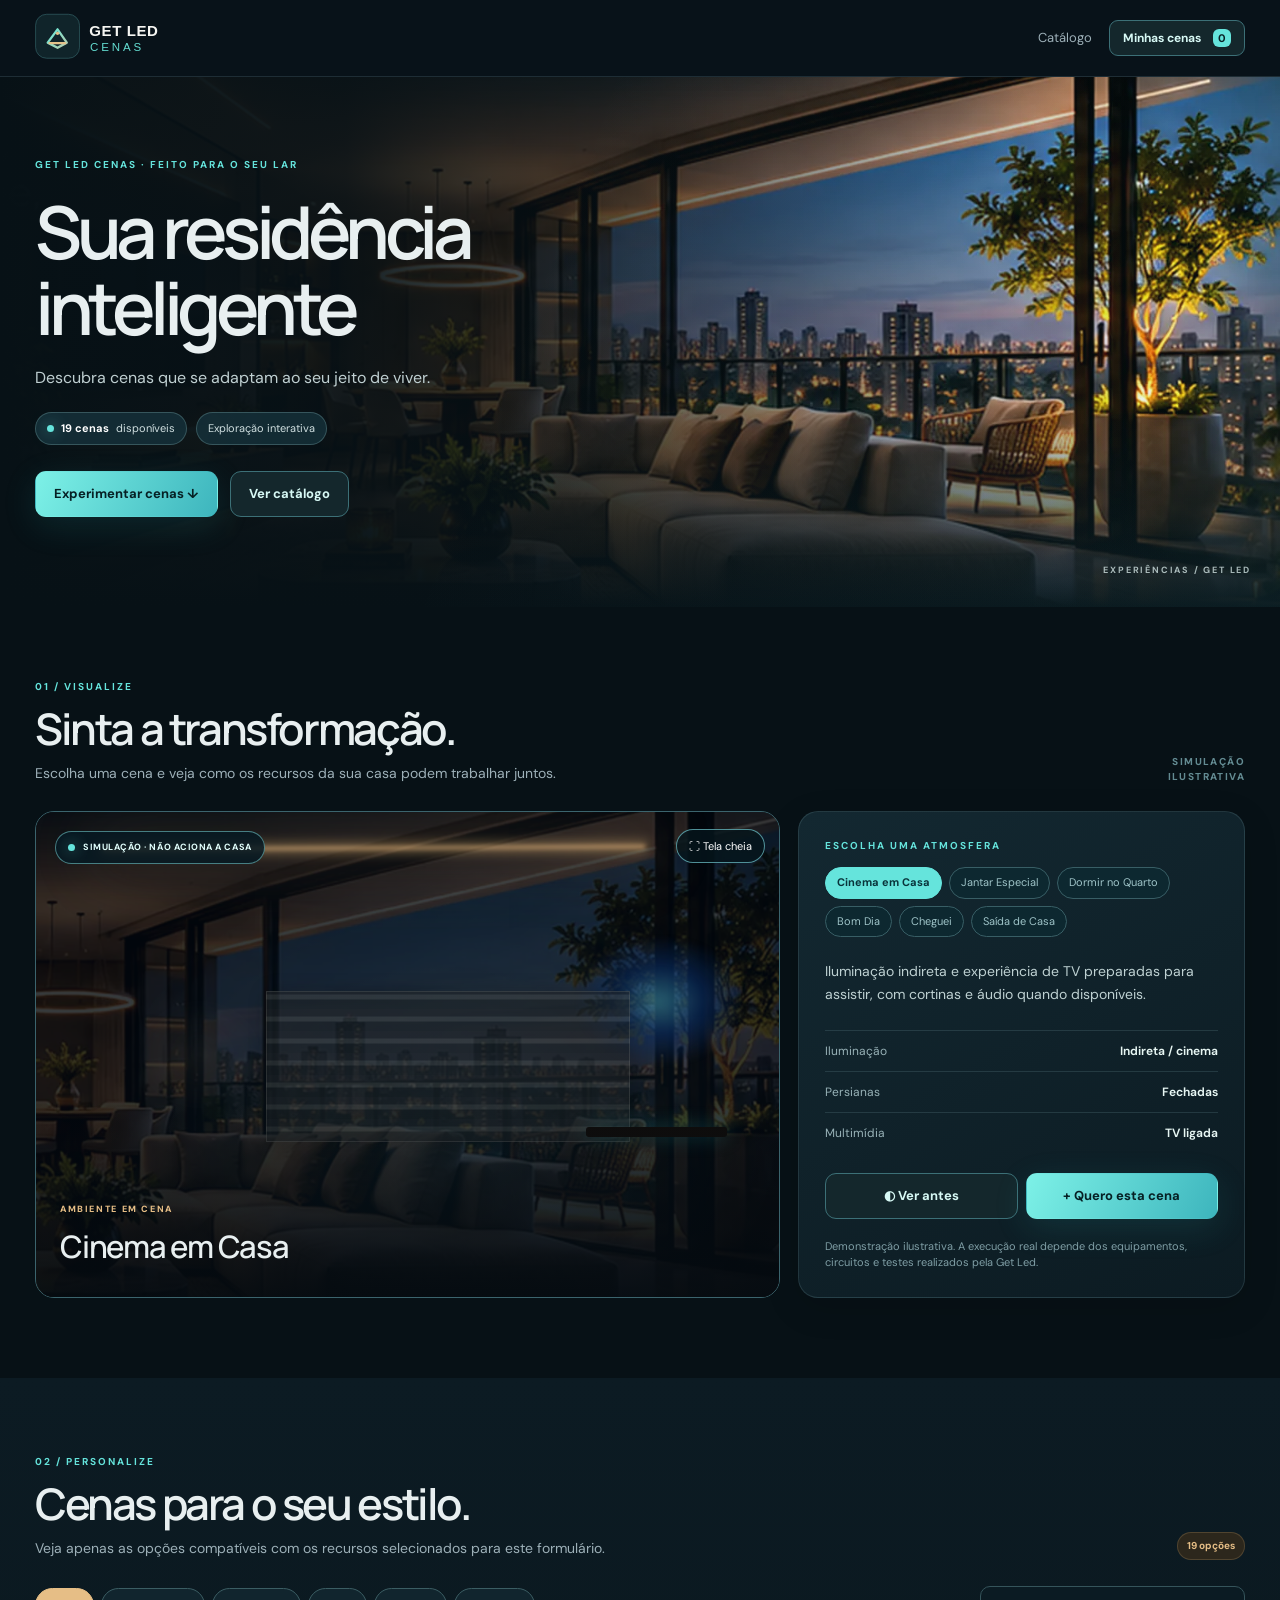
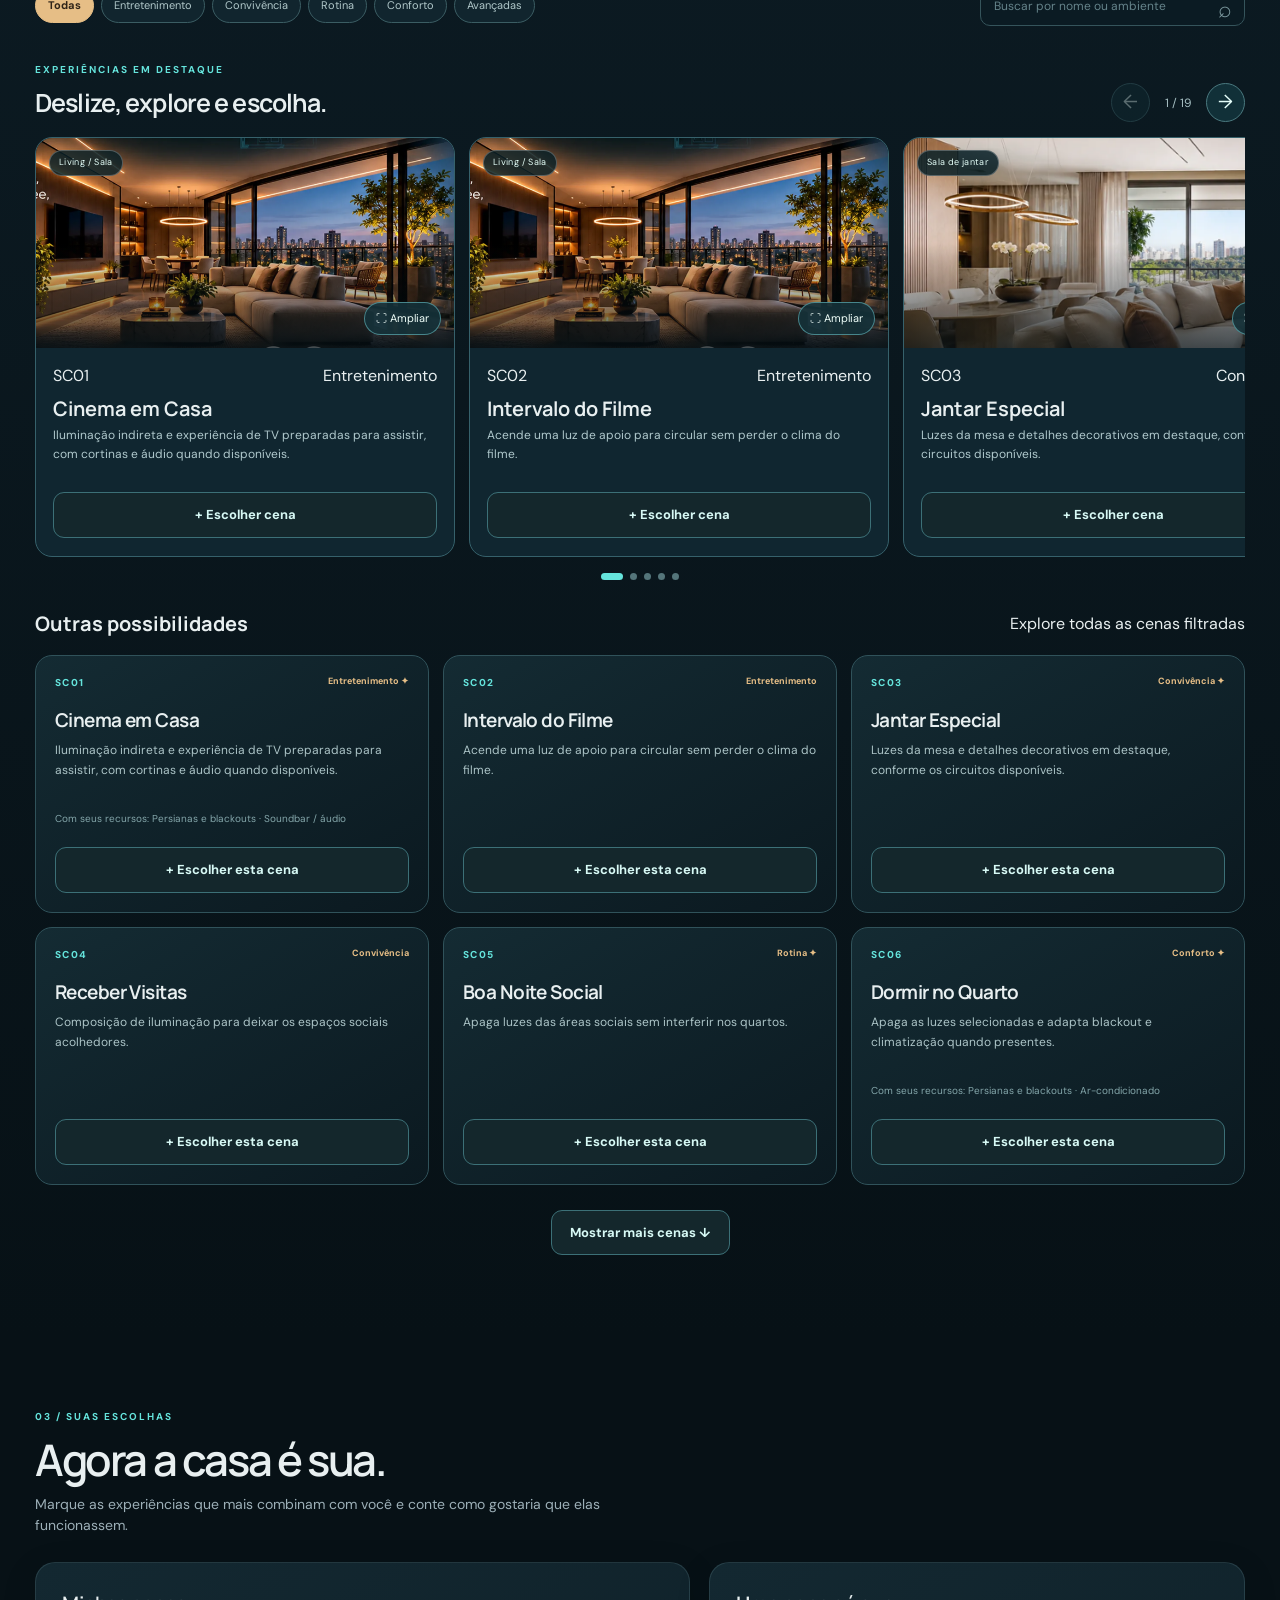
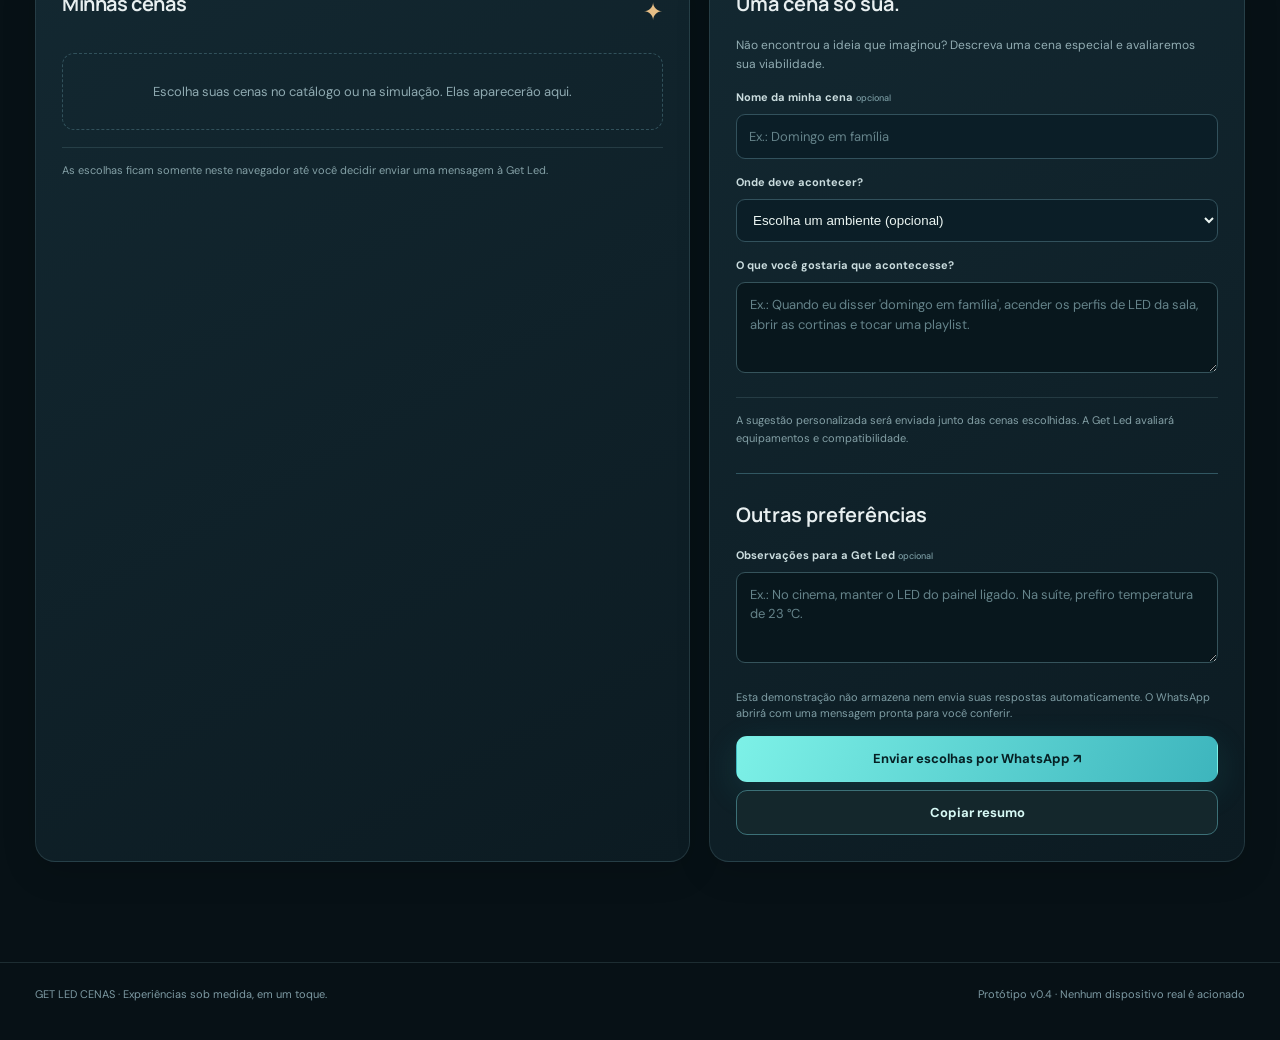
==== commit 85353a22: "feat(get-led-cenas): publicar experiência imersiva v0.4" ====
--- a/get-led-cenas/formulario.html
+++ b/get-led-cenas/formulario.html
@@ -1,7 +1,7 @@
-<!doctype html><html lang="pt-BR"><head><meta charset="utf-8"><meta name="viewport" content="width=device-width,initial-scale=1,viewport-fit=cover"><meta name="robots" content="noindex,nofollow"><meta name="referrer" content="no-referrer"><meta name="theme-color" content="#081319"><meta name="description" content="GET LED CENAS: descubra e escolha experiências inteligentes para sua casa."><title>GET LED CENAS — Experiências para sua casa</title><link rel="stylesheet" href="style.css"><link rel="stylesheet" href="style-v03.css"></head><body data-page="client"><header class="topbar"><div class="shell topbar-inner"><a class="brandlink" href="#inicio" aria-label="GET LED CENAS"><img class="brand" src="assets/logo.svg" alt="GET LED CENAS"></a><nav class="topbar-actions"><a class="topnav" href="#catalogo">Catálogo</a><a class="button outline small" href="#selecionadas">Minhas cenas <b class="nav-count" id="topCount">0</b></a></nav></div></header>
+<!doctype html><html lang="pt-BR"><head><meta charset="utf-8"><meta name="viewport" content="width=device-width,initial-scale=1,viewport-fit=cover"><meta name="robots" content="noindex,nofollow"><meta name="referrer" content="no-referrer"><meta name="theme-color" content="#081319"><meta name="description" content="GET LED CENAS: descubra e escolha experiências inteligentes para sua casa."><title>GET LED CENAS — Experiências para sua casa</title><link rel="stylesheet" href="style.css"><link rel="stylesheet" href="style-v03.css"><link rel="stylesheet" href="style-v04.css"></head><body data-page="client"><header class="topbar"><div class="shell topbar-inner"><a class="brandlink" href="#inicio" aria-label="GET LED CENAS"><img class="brand" src="assets/logo.svg" alt="GET LED CENAS"></a><nav class="topbar-actions"><a class="topnav" href="#catalogo">Catálogo</a><a class="button outline small" href="#selecionadas">Minhas cenas <b class="nav-count" id="topCount">0</b></a></nav></div></header>
 <main><section id="inicio" class="client-hero"><div class="client-hero-image"></div><div class="shell client-hero-content"><div class="eyebrow">GET LED CENAS · FEITO PARA O SEU LAR</div><h1 id="title">Sua casa, <em>suas cenas.</em></h1><p id="welcome">Explore experiências personalizadas para a sua casa.</p><div class="hero-client-meta"><span class="meta-badge"><i class="live-dot"></i><b id="sceneTotal">0 cenas</b> disponíveis</span><span class="meta-badge">Exploração interativa</span></div><div class="hero-cta"><a class="button primary" href="#simulador">Experimentar cenas ↓</a><a class="button outline" href="#catalogo">Ver catálogo</a></div></div><div class="hero-watermark">EXPERIÊNCIAS / GET LED</div></section>
 <section class="shell studio-section" id="simulador"><div class="section-heading"><div><div class="eyebrow">01 / VISUALIZE</div><h2>Sinta a transformação.</h2><p>Escolha uma cena e veja como os recursos da sua casa podem trabalhar juntos.</p></div><span class="version-mark">SIMULAÇÃO<br>ILUSTRATIVA</span></div><div class="experience-layout"><div class="studio" id="studio" role="img" aria-label="Simulação ilustrativa do living com iluminação, persiana e TV"><div class="studio-image"></div><div class="studio-led"></div><div class="studio-pendant"></div><div class="studio-overlay"></div><div class="studio-glow"></div><div class="studio-curtain"></div><div class="studio-tv"></div><div class="studio-soundbar"></div><div class="stage-pill"><i class="live-dot"></i> SIMULAÇÃO · NÃO ACIONA A CASA</div><button type="button" id="fullscreenSim" class="fullscreen-trigger" aria-label="Abrir simulação em tela cheia">⛶ Tela cheia</button><div class="studio-caption"><span>AMBIENTE EM CENA</span><h3 id="simName">Cinema em Casa</h3></div></div><div class="glass-panel scene-console"><div class="eyebrow">ESCOLHA UMA ATMOSFERA</div><div id="simFilters" class="sim-buttons"></div><p id="simDesc" class="scene-explain"></p><div class="device-state" id="deviceState"><span>Iluminação <b id="stateLight">Composta</b></span><span>Persianas <b id="stateBlind">Conforme recurso</b></span><span>Multimídia <b id="stateMedia">Sob demanda</b></span></div><div class="console-actions"><button class="button outline" id="beforeAfter" type="button" aria-pressed="false">◐ Ver antes</button><button class="button primary" id="chooseSim" type="button">Selecionar cena</button></div><div class="technical-note">Demonstração ilustrativa. A execução real depende dos equipamentos, circuitos e testes realizados pela Get Led.</div></div></div></section>
 <section class="catalog-section" id="catalogo"><div class="shell"><div class="section-heading"><div><div class="eyebrow">02 / PERSONALIZE</div><h2>Cenas para o seu estilo.</h2><p>Veja apenas as opções compatíveis com os recursos selecionados para este formulário.</p></div><span id="visibleMeta" class="number-pill">0 cenas</span></div><div class="catalog-toolbar"><div id="filters" class="filter-strip" aria-label="Filtrar categorias de cenas"></div><div class="search-wrap catalog-search"><input class="search" id="clientSceneSearch" type="search" placeholder="Buscar por nome ou ambiente" aria-label="Buscar cenas"><span aria-hidden="true">⌕</span></div></div><div class="carousel-heading"><div><span class="eyebrow">EXPERIÊNCIAS EM DESTAQUE</span><h3>Deslize, explore e escolha.</h3></div><div class="carousel-controls"><button type="button" class="carousel-arrow" id="carouselPrev" aria-label="Cena anterior">←</button><span id="carouselPosition" class="carousel-position">1 / 1</span><button type="button" class="carousel-arrow" id="carouselNext" aria-label="Próxima cena">→</button></div></div><div id="sceneCarousel" class="scene-carousel" aria-label="Carrossel de cenas"></div><div class="carousel-dots" id="carouselDots"></div><div class="catalog-secondary-title"><h3>Outras possibilidades</h3><span class="subtle">Explore todas as cenas filtradas</span></div><div id="sceneGrid" class="scene-cards"></div><div id="catalogEmpty" class="catalog-empty hidden">Nenhuma cena encontrada. Tente outra categoria ou termo.</div><button id="loadMore" type="button" class="button outline load-more hidden">Mostrar mais cenas ↓</button></div></section>
 <section class="shell studio-section choices-section" id="selecionadas"><div class="section-heading"><div><div class="eyebrow">03 / SUAS ESCOLHAS</div><h2>Agora a casa é sua.</h2><p>Marque as experiências que mais combinam com você e conte como gostaria que elas funcionassem.</p></div></div><div class="choices-layout"><section class="glass-panel"><div class="panel-head"><h3 id="choiceCount">Suas cenas selecionadas</h3><span class="choice-star">✦</span></div><div id="choiceList" class="choices-list" aria-live="polite"></div><div class="note-inline">As escolhas ficam somente neste navegador até você decidir enviar uma mensagem à Get Led.</div></section><section class="glass-panel"><h3>Uma cena só sua.</h3><p class="panel-copy">Não encontrou a ideia que imaginou? Descreva uma cena especial e avaliaremos sua viabilidade.</p><label class="field"><span>Nome da minha cena <small>opcional</small></span><input id="customName" maxlength="70" placeholder="Ex.: Domingo em família" autocomplete="off"></label><label class="field"><span>Onde deve acontecer?</span><select id="customRoom"></select></label><label class="field"><span>O que você gostaria que acontecesse?</span><textarea id="customDescription" maxlength="700" placeholder="Ex.: Quando eu disser 'domingo em família', acender os perfis de LED da sala, abrir as cortinas e tocar uma playlist."></textarea></label><div class="note-inline">A sugestão personalizada será enviada junto das cenas escolhidas. A Get Led avaliará equipamentos e compatibilidade.</div><hr class="soft-rule"><h3>Outras preferências</h3><label class="field"><span>Observações para a Get Led <small>opcional</small></span><textarea id="notes" placeholder="Ex.: No cinema, manter o LED do painel ligado. Na suíte, prefiro temperatura de 23 °C." maxlength="1600"></textarea></label><p class="technical-note">Esta demonstração não armazena nem envia suas respostas automaticamente. O WhatsApp abrirá com uma mensagem pronta para você conferir.</p><div class="release-actions"><button id="send" class="button primary full" type="button">Enviar escolhas por WhatsApp ↗</button><button id="copy" class="button outline full" type="button">Copiar resumo</button></div></section></div></section></main>
-<div id="simModal" class="sim-modal hidden" role="dialog" aria-modal="true" aria-labelledby="modalTitle"><div class="sim-modal-header"><div><span class="eyebrow">GET LED · SIMULAÇÃO</span><h2 id="modalTitle">Cena</h2></div><button type="button" id="modalClose" aria-label="Fechar visualização" class="button outline">✕ Fechar</button></div><div class="sim-modal-visual" id="modalVisual"><div class="studio-image"></div><div class="studio-overlay"></div><div class="studio-glow"></div><div class="studio-led"></div><div class="studio-pendant"></div><div class="studio-curtain"></div><div class="studio-tv"></div><div class="studio-soundbar"></div><span class="modal-demo-badge">EFEITOS ILUSTRATIVOS · NÃO CONTROLA A RESIDÊNCIA</span></div><div class="sim-modal-footer"><button type="button" class="button outline" id="modalBeforeAfter">◐ Ver antes</button><p id="modalDetails"></p><button type="button" class="button primary" id="modalChoose">+ Escolher cena</button></div></div>
-<footer class="footer"><div class="shell footer-flex"><span>GET LED CENAS · Experiências sob medida, em um toque.</span><span>Protótipo v0.3 · Nenhum dispositivo real é acionado</span></div></footer><div class="mobile-dock" id="mobileDock"><div><strong id="dockCount">0 cenas escolhidas</strong><span>Seu projeto personalizado</span></div><a href="#selecionadas" class="button primary small">Ver escolhas ↗</a></div><div id="toast" class="toast" role="status" aria-live="polite"></div><script src="data.js" defer></script><script src="common.js" defer></script><script src="formulario.js" defer></script></body></html>
+<div id="simModal" class="sim-modal hidden" role="dialog" aria-modal="true" aria-labelledby="modalTitle"><div class="sim-modal-header"><div class="modal-head-copy"><span class="eyebrow">GET LED · EXPERIÊNCIA IMERSIVA</span><h2 id="modalTitle">Cena</h2><p id="modalSubtitle">Explore a cena em tela cheia e navegue pelo ambiente.</p></div><div class="sim-modal-top-actions"><button type="button" class="button outline small" id="modalPrevScene">← Cena anterior</button><button type="button" class="button outline small" id="modalNextScene">Próxima cena →</button><button type="button" id="modalClose" aria-label="Fechar visualização" class="button outline">✕ Fechar</button></div></div><div class="immersive-layout"><div class="sim-modal-visual" id="modalVisual"><div class="studio-image"></div><div class="studio-overlay"></div><div class="studio-glow"></div><div class="studio-led"></div><div class="studio-pendant"></div><div class="studio-curtain"></div><div class="studio-tv"></div><div class="studio-soundbar"></div><div class="transition-veil"></div><span class="modal-demo-badge">EFEITOS ILUSTRATIVOS · NÃO CONTROLA A RESIDÊNCIA</span><div class="immersive-side-note" id="focusLabel">Visão geral</div><div class="tour-focus-halo" id="focusHalo" aria-hidden="true"></div><div class="device-chip-stack" id="modalDeviceChips"></div><button type="button" class="immersive-nav prev" id="modalPrevSceneOverlay" aria-label="Cena anterior">←</button><button type="button" class="immersive-nav next" id="modalNextSceneOverlay" aria-label="Próxima cena">→</button></div><aside class="glass-panel immersive-sidebar"><div class="immersive-panel-head"><div class="eyebrow">MODO APRESENTAÇÃO</div><h3 id="modalSceneTitle">Cena</h3><p id="modalDetails"></p></div><div class="immersive-state-grid"><div><span>Iluminação</span><strong id="modalStateLight">—</strong></div><div><span>Persianas</span><strong id="modalStateBlind">—</strong></div><div><span>TV / vídeo</span><strong id="modalStateMedia">—</strong></div><div><span>Áudio</span><strong id="modalStateAudio">—</strong></div></div><div class="immersive-toolbar"><button type="button" class="button outline" id="modalBeforeAfter">◐ Ver antes</button><button type="button" class="button outline" id="modalPlayScene">▶ Reproduzir cena</button><button type="button" class="button outline" id="modalVisitToggle">◈ Visitar ambiente</button></div><div class="tour-card"><div class="tour-card-head"><strong>Pontos do ambiente</strong><span id="tourCounter">1 / 1</span></div><div id="tourStops" class="tour-stops"></div><div class="tour-step-actions"><button type="button" class="button outline small" id="tourPrev">← Ponto anterior</button><button type="button" class="button outline small" id="tourNext">Próximo ponto →</button></div><p class="tour-helper">Use o modo visita para percorrer os destaques do ambiente em paisagem, com foco nos recursos que compõem a cena.</p></div><div class="immersive-cta"><button type="button" class="button primary full" id="modalChoose">+ Escolher cena</button></div></aside></div></div>
+<footer class="footer"><div class="shell footer-flex"><span>GET LED CENAS · Experiências sob medida, em um toque.</span><span>Protótipo v0.4 · Nenhum dispositivo real é acionado</span></div></footer><div class="mobile-dock" id="mobileDock"><div><strong id="dockCount">0 cenas escolhidas</strong><span>Seu projeto personalizado</span></div><a href="#selecionadas" class="button primary small">Ver escolhas ↗</a></div><div id="toast" class="toast" role="status" aria-live="polite"></div><script src="data.js" defer></script><script src="common.js" defer></script><script src="formulario.js" defer></script></body></html>
--- a/get-led-cenas/style-v04.css
+++ b/get-led-cenas/style-v04.css
@@ -0,0 +1,88 @@
+/* GET LED CENAS — v0.4 immersive fullscreen and environment tour */
+.studio-image,
+.sim-modal-visual .studio-image{
+  background-position:var(--bg-pos,50% 52%);
+  background-size:var(--bg-size,cover);
+  transform:scale(1.02);
+  transition:filter 1.1s ease,background-position 1.2s cubic-bezier(.22,.82,.28,1),background-size 1.2s cubic-bezier(.22,.82,.28,1),transform 1.4s ease,background-image .35s ease;
+}
+.studio.sequence-live .studio-image,
+.sim-modal-visual.sequence-live .studio-image{animation:getledStageFloat 2.3s ease both}
+@keyframes getledStageFloat{0%{transform:scale(1.03)}50%{transform:scale(1.06)}100%{transform:scale(1.04)}}
+.transition-veil{position:absolute;inset:0;background:radial-gradient(circle at 50% 50%,rgba(101,229,231,.2),transparent 42%),linear-gradient(135deg,rgba(255,255,255,.18),transparent 24%,transparent 64%,rgba(110,211,212,.2));opacity:0;pointer-events:none;z-index:5;mix-blend-mode:screen}
+.sequence-live .transition-veil{animation:getledScenePulse 1.45s ease both}
+@keyframes getledScenePulse{0%{opacity:0}15%{opacity:.76}35%{opacity:.18}55%{opacity:.48}100%{opacity:0}}
+.sim-modal{position:fixed;z-index:300;inset:0;display:flex;flex-direction:column;background:radial-gradient(circle at top,rgba(16,48,56,.62),rgba(3,11,17,.96) 45%),#071117;height:100dvh}
+.sim-modal.hidden{display:none}
+.sim-modal-header{padding:14px 18px;display:flex;gap:18px;justify-content:space-between;align-items:flex-start;border-bottom:1px solid #294750;background:rgba(4,14,20,.88);backdrop-filter:blur(18px)}
+.modal-head-copy{display:flex;flex-direction:column;gap:4px}
+.modal-head-copy h2{margin:0;font-size:28px;line-height:1.05;letter-spacing:-.035em}
+#modalSubtitle{margin:0;color:#a7bcc1;font-size:13px}
+.sim-modal-top-actions{display:flex;flex-wrap:wrap;gap:10px;justify-content:flex-end}
+.immersive-layout{display:grid;grid-template-columns:minmax(0,1fr) 390px;flex:1;min-height:0}
+.sim-modal-visual{position:relative;min-height:0;overflow:hidden;isolation:isolate;background:#15232a;border-right:1px solid #203c45}
+.sim-modal-visual .studio-image{position:absolute;inset:0;z-index:-5}
+.sim-modal-visual .studio-overlay{position:absolute;inset:0;z-index:-4;background:linear-gradient(180deg,rgba(0,0,0,.1),rgba(0,0,0,.16) 45%,rgba(0,0,0,.32));opacity:1;transition:opacity 1s}
+.sim-modal-visual .studio-overlay{background:linear-gradient(180deg,rgba(0,0,0,.04),rgba(0,0,0,.1) 45%,rgba(0,0,0,.18))}
+.sim-modal-visual.cinema .studio-image{filter:brightness(.58) saturate(.96)}
+.sim-modal-visual.noite .studio-image{filter:brightness(.5) saturate(.86)}
+.studio.cinema .studio-image{filter:brightness(.42) saturate(.9)}
+.studio.noite .studio-image{filter:brightness(.34) saturate(.8)}
+
+.sim-modal-visual .studio-glow{position:absolute;inset:0;z-index:-3}
+.sim-modal-visual .studio-curtain{position:absolute;z-index:1}
+.sim-modal-visual .studio-tv{position:absolute;z-index:1}
+.sim-modal-visual .studio-soundbar{z-index:1}
+.sim-modal-visual .studio-led{z-index:1}
+.sim-modal-visual .studio-pendant{z-index:1}
+.modal-demo-badge{position:absolute;top:20px;left:20px;color:#e6fffa;background:#061820da;padding:9px 13px;border-radius:100px;font-size:10px;border:1px solid #78d0d3aa;z-index:8}
+.immersive-side-note{position:absolute;left:24px;bottom:24px;max-width:min(420px,58vw);padding:12px 14px;background:rgba(4,20,28,.72);backdrop-filter:blur(12px);border:1px solid rgba(117,205,211,.35);border-radius:16px;color:#efffff;font-size:13px;line-height:1.4;z-index:8;box-shadow:0 18px 32px rgba(0,0,0,.26)}
+.tour-focus-halo{position:absolute;transform:translate(-50%,-50%);border-radius:22px;border:1px solid rgba(132,234,239,.7);background:radial-gradient(circle,rgba(113,226,231,.12),transparent 70%);box-shadow:0 0 0 999px rgba(2,11,16,.08),0 0 28px rgba(105,231,238,.28), inset 0 0 20px rgba(137,255,251,.11);pointer-events:none;z-index:7;transition:left 1.25s cubic-bezier(.22,.82,.28,1),top 1.25s cubic-bezier(.22,.82,.28,1),width 1.25s cubic-bezier(.22,.82,.28,1),height 1.25s cubic-bezier(.22,.82,.28,1),opacity .35s ease;opacity:.95}
+.device-chip-stack{position:absolute;right:24px;bottom:24px;max-width:min(58vw,560px);display:flex;flex-wrap:wrap;gap:10px;justify-content:flex-end;z-index:8}
+.device-chip{display:flex;flex-direction:column;gap:3px;min-width:126px;padding:11px 13px;border-radius:16px;background:rgba(4,18,26,.75);border:1px solid rgba(106,214,216,.34);box-shadow:0 18px 24px rgba(0,0,0,.18);backdrop-filter:blur(14px);color:#f3fffc;font-size:13px;font-weight:600;opacity:0;transform:translateY(12px);animation:getledChipIn .55s ease forwards;animation-delay:calc(var(--i) * 90ms)}
+.device-chip small{font-size:10px;color:#8fd1d4;letter-spacing:.08em;text-transform:uppercase}
+@keyframes getledChipIn{to{opacity:1;transform:none}}
+.immersive-nav{position:absolute;top:50%;transform:translateY(-50%);width:48px;height:48px;border-radius:999px;border:1px solid rgba(132,227,228,.38);background:rgba(4,16,23,.74);backdrop-filter:blur(12px);color:#ecfffb;display:grid;place-items:center;z-index:8;cursor:pointer;font-size:20px;box-shadow:0 14px 24px rgba(0,0,0,.26)}
+.immersive-nav:hover{background:rgba(24,64,73,.82)}
+.immersive-nav.prev{left:18px}
+.immersive-nav.next{right:18px}
+.immersive-sidebar{margin:16px;padding:18px 18px 20px;display:flex;flex-direction:column;gap:18px;overflow:auto;background:rgba(7,22,30,.82);border-color:#264852}
+.immersive-panel-head h3{font-size:28px;line-height:1.08;margin:4px 0 8px;letter-spacing:-.04em}
+.immersive-panel-head p{margin:0;color:#abc2c7;font-size:14px;line-height:1.55}
+.immersive-state-grid{display:grid;grid-template-columns:1fr 1fr;gap:12px}
+.immersive-state-grid>div{padding:12px;border-radius:14px;border:1px solid rgba(98,161,167,.32);background:rgba(10,25,33,.8)}
+.immersive-state-grid span{display:block;font-size:11px;color:#8bc5c8;letter-spacing:.08em;text-transform:uppercase;margin-bottom:6px}
+.immersive-state-grid strong{display:block;font-size:14px;line-height:1.35;color:#f2fffd}
+.immersive-toolbar{display:grid;grid-template-columns:1fr;gap:10px}
+.immersive-toolbar .button.active{background:#13363f;color:#ecffff;border-color:#6ce2e0}
+.tour-card{padding:16px;border-radius:18px;border:1px solid rgba(103,169,176,.28);background:rgba(10,22,30,.92);display:flex;flex-direction:column;gap:14px}
+.tour-card-head{display:flex;justify-content:space-between;align-items:center;gap:12px;color:#edfffd}
+#tourCounter{font-size:12px;color:#8dbabd}
+.tour-stops{display:flex;flex-wrap:wrap;gap:9px}
+.tour-stop{flex:1 1 160px;min-width:0;padding:11px 12px;border-radius:14px;border:1px solid rgba(89,146,153,.28);background:#0b1f28;color:#d9f3f3;text-align:left;cursor:pointer;transition:transform .22s ease,border-color .22s ease,background .22s ease}
+.tour-stop:hover{transform:translateY(-1px);border-color:#72d6d8}
+.tour-stop.active{background:#12333c;border-color:#72d6d8;box-shadow:inset 0 0 0 1px rgba(110,240,244,.28)}
+.tour-stop span{display:block;font-weight:700;font-size:13px;margin-bottom:4px}
+.tour-stop small{display:block;color:#91b2b7;font-size:11px;line-height:1.4}
+.tour-step-actions{display:grid;grid-template-columns:1fr 1fr;gap:10px}
+.tour-helper{margin:0;color:#91a9af;font-size:12px;line-height:1.5}
+.immersive-cta{margin-top:auto}
+.sequence-live .studio-led{animation:getledLedBoost 1.65s ease both}
+.sequence-live .studio-pendant{animation:getledPendantBoost 1.4s ease both}
+.sequence-live .studio-tv{animation:getledTvBloom 1.55s .18s ease both}
+.sequence-live .studio-soundbar{animation:getledSoundbarBloom 1.65s .22s ease both}
+@keyframes getledLedBoost{0%{opacity:.04;filter:blur(2px)}40%{opacity:.95;filter:blur(2.5px)}100%{opacity:var(--final-led,.65)}}
+@keyframes getledPendantBoost{0%{opacity:.04}35%{opacity:.72}100%{opacity:var(--final-pendant,.24)}}
+@keyframes getledTvBloom{0%{opacity:0;filter:blur(5px)}40%{opacity:.85;filter:blur(4px)}100%{opacity:.95;filter:blur(2px)}}
+@keyframes getledSoundbarBloom{0%{opacity:0;box-shadow:0 0 0 rgba(40,174,176,0)}50%{opacity:1;box-shadow:0 0 26px rgba(40,174,176,.42)}100%{opacity:1;box-shadow:0 0 20px rgba(40,174,176,.26)}}
+.sim-modal-visual .studio-soundbar::after{content:'';position:absolute;inset:-14px -26px;background:radial-gradient(circle at center,rgba(92,246,238,.18),transparent 65%);opacity:0;border-radius:999px;pointer-events:none}
+.sequence-live .studio-soundbar::after{animation:getledWavePulse 1.8s .3s ease-out both}
+@keyframes getledWavePulse{0%{transform:scale(.6);opacity:0}25%{opacity:.75}100%{transform:scale(1.45);opacity:0}}
+.sim-modal-visual .studio-led::after{content:'';position:absolute;left:-15%;top:-1px;width:28%;height:6px;background:linear-gradient(90deg,transparent,rgba(255,255,255,.9),transparent);filter:blur(2px);opacity:0}
+.sequence-live .studio-led::after{animation:getledSweep 1.2s ease .18s both}
+@keyframes getledSweep{0%{transform:translateX(0);opacity:0}30%{opacity:1}100%{transform:translateX(330%);opacity:0}}
+@media(max-width:1180px){.immersive-layout{grid-template-columns:minmax(0,1fr) 340px}.device-chip-stack{max-width:min(64vw,420px)}}
+@media(max-width:980px){.sim-modal-header{align-items:stretch;flex-direction:column}.sim-modal-top-actions{justify-content:flex-start}.immersive-layout{grid-template-columns:1fr;grid-template-rows:minmax(0,1fr) auto}.sim-modal-visual{min-height:52vh;border-right:0;border-bottom:1px solid #203c45}.immersive-sidebar{margin:0;border-radius:0;border-left:0;border-right:0;border-bottom:0;max-height:40vh}.device-chip-stack{max-width:calc(100% - 48px)}.immersive-side-note{max-width:min(86vw,420px)}}
+@media(max-width:760px){.modal-head-copy h2{font-size:22px}.sim-modal-header{padding:12px 14px}.modal-demo-badge{top:12px;left:12px;font-size:9px;padding:8px 11px}.immersive-nav{top:auto;bottom:132px;width:44px;height:44px}.immersive-nav.prev{left:12px}.immersive-nav.next{right:12px}.tour-focus-halo{border-radius:18px}.immersive-side-note{left:12px;bottom:12px;right:12px;max-width:none;font-size:12px}.device-chip-stack{left:12px;right:12px;bottom:82px;justify-content:flex-start;max-width:none}.device-chip{min-width:110px;padding:9px 11px;font-size:12px}.immersive-state-grid{grid-template-columns:1fr}.tour-step-actions{grid-template-columns:1fr}.immersive-sidebar{padding:14px 14px calc(18px + env(safe-area-inset-bottom));gap:14px}.sim-modal-visual{min-height:48vh}}
+@media(orientation:landscape) and (max-width:980px){.immersive-layout{grid-template-columns:minmax(0,1fr) 320px;grid-template-rows:1fr}.sim-modal-visual{min-height:0;border-bottom:0;border-right:1px solid #203c45}.immersive-sidebar{max-height:none;margin:8px 8px 8px 0;border-radius:20px}.device-chip-stack{max-width:min(58vw,420px)}.immersive-nav{top:50%;bottom:auto}}
+@media(prefers-reduced-motion:reduce){.studio-image,.sim-modal-visual .studio-image,.tour-focus-halo,.device-chip,.transition-veil,.studio-led,.studio-tv,.studio-soundbar,.studio-pendant{animation:none!important;transition:none!important}}
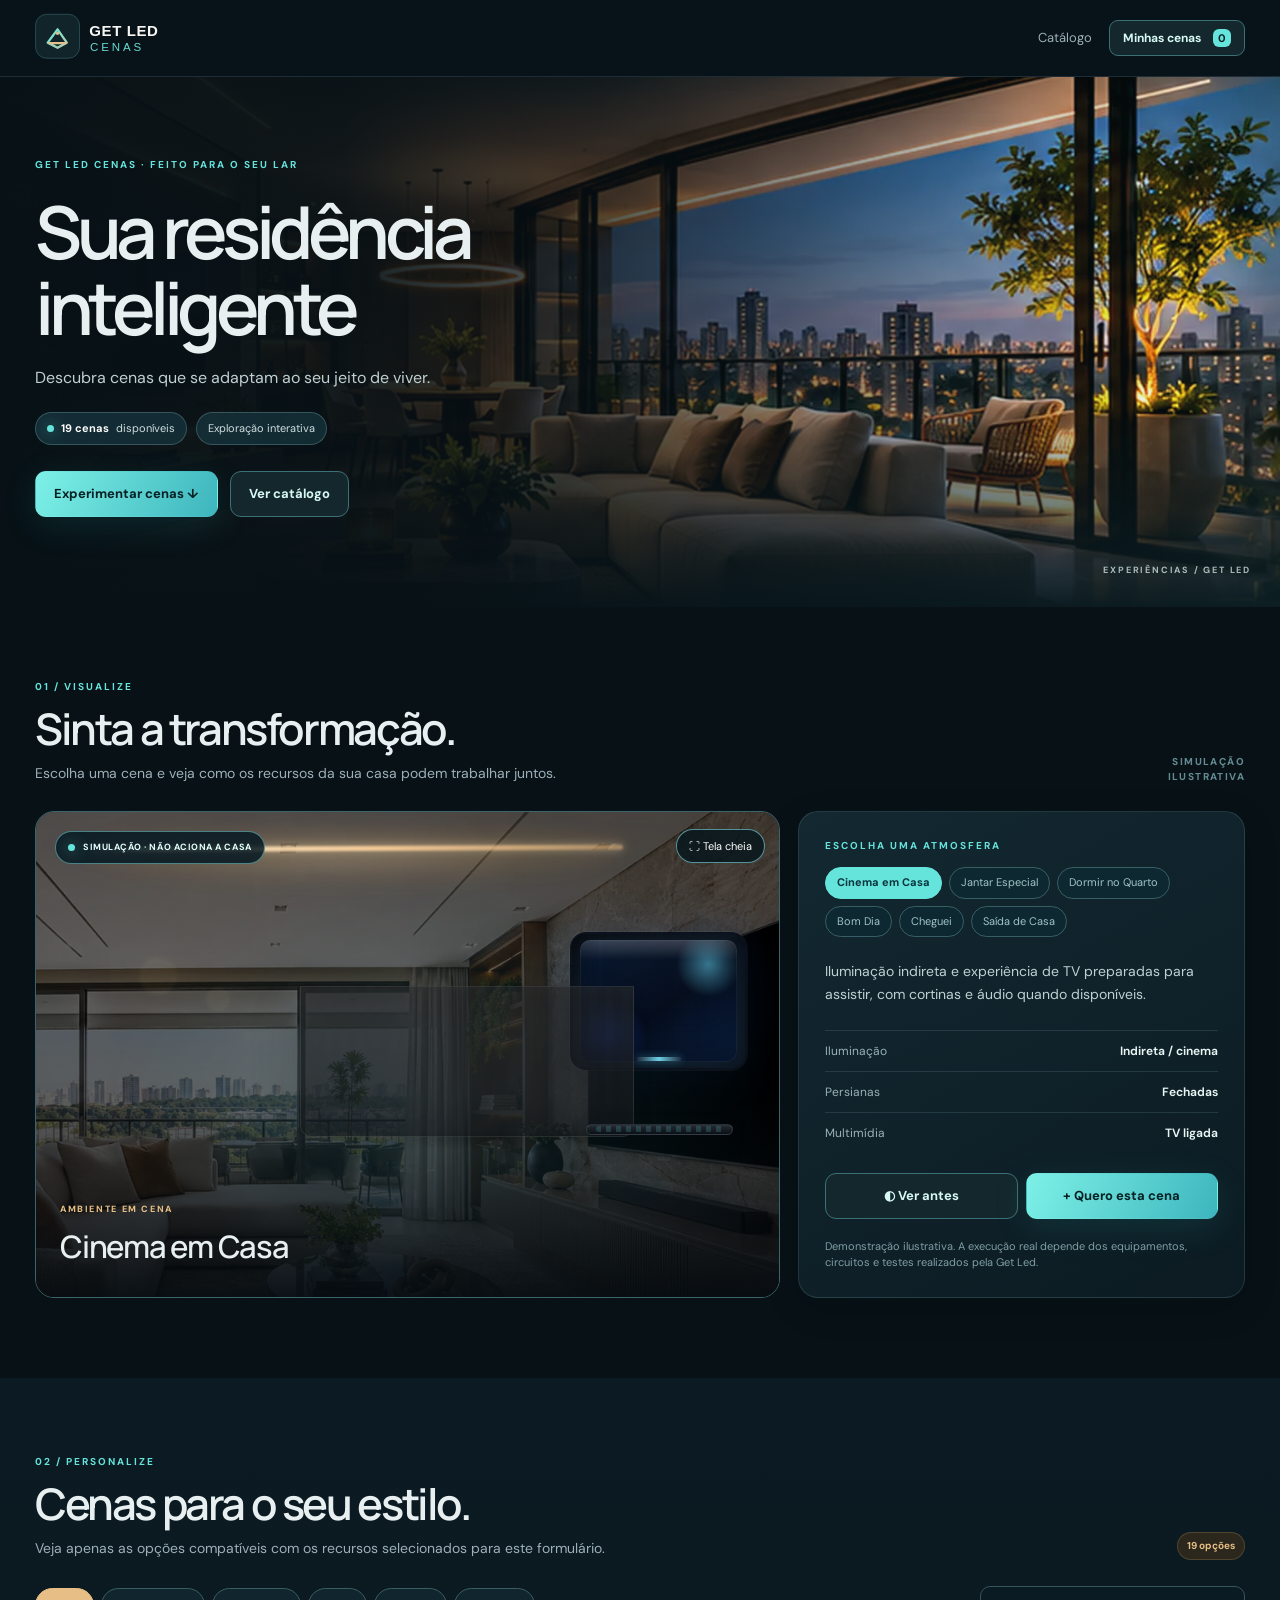
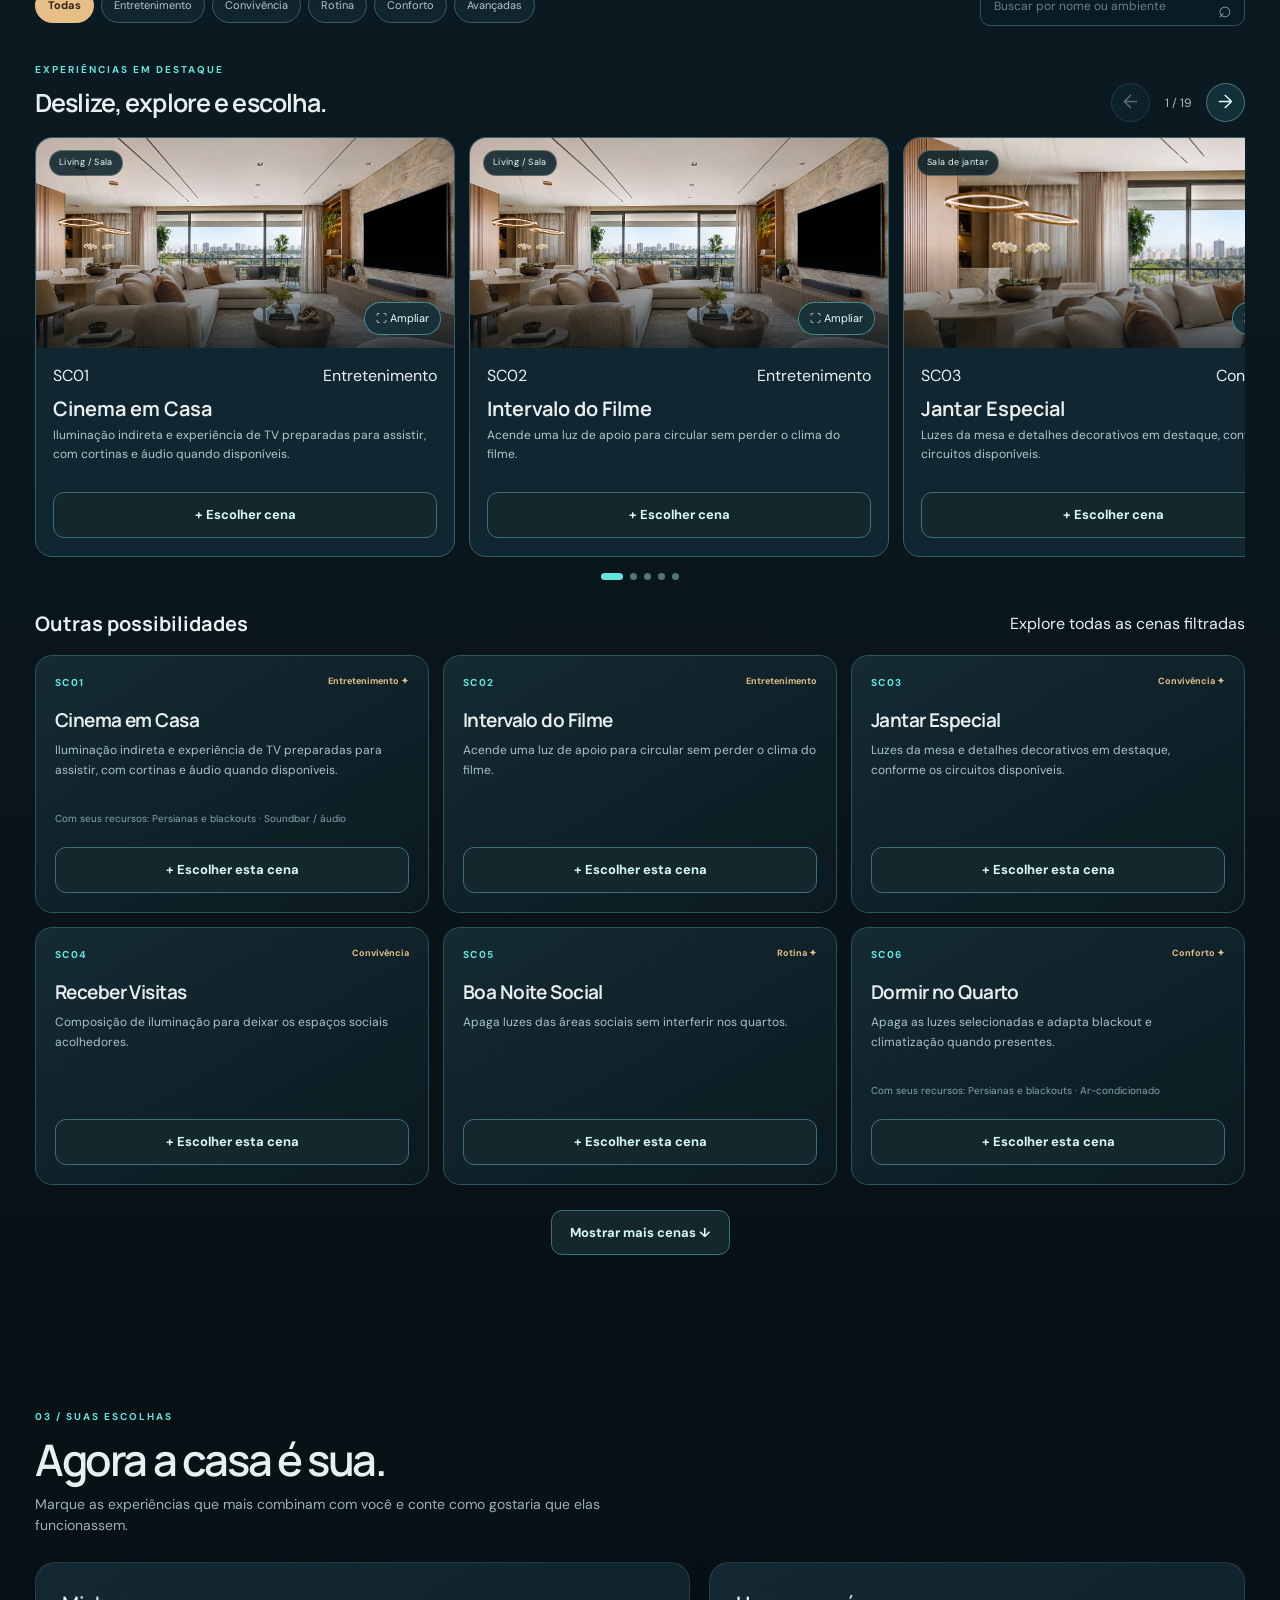
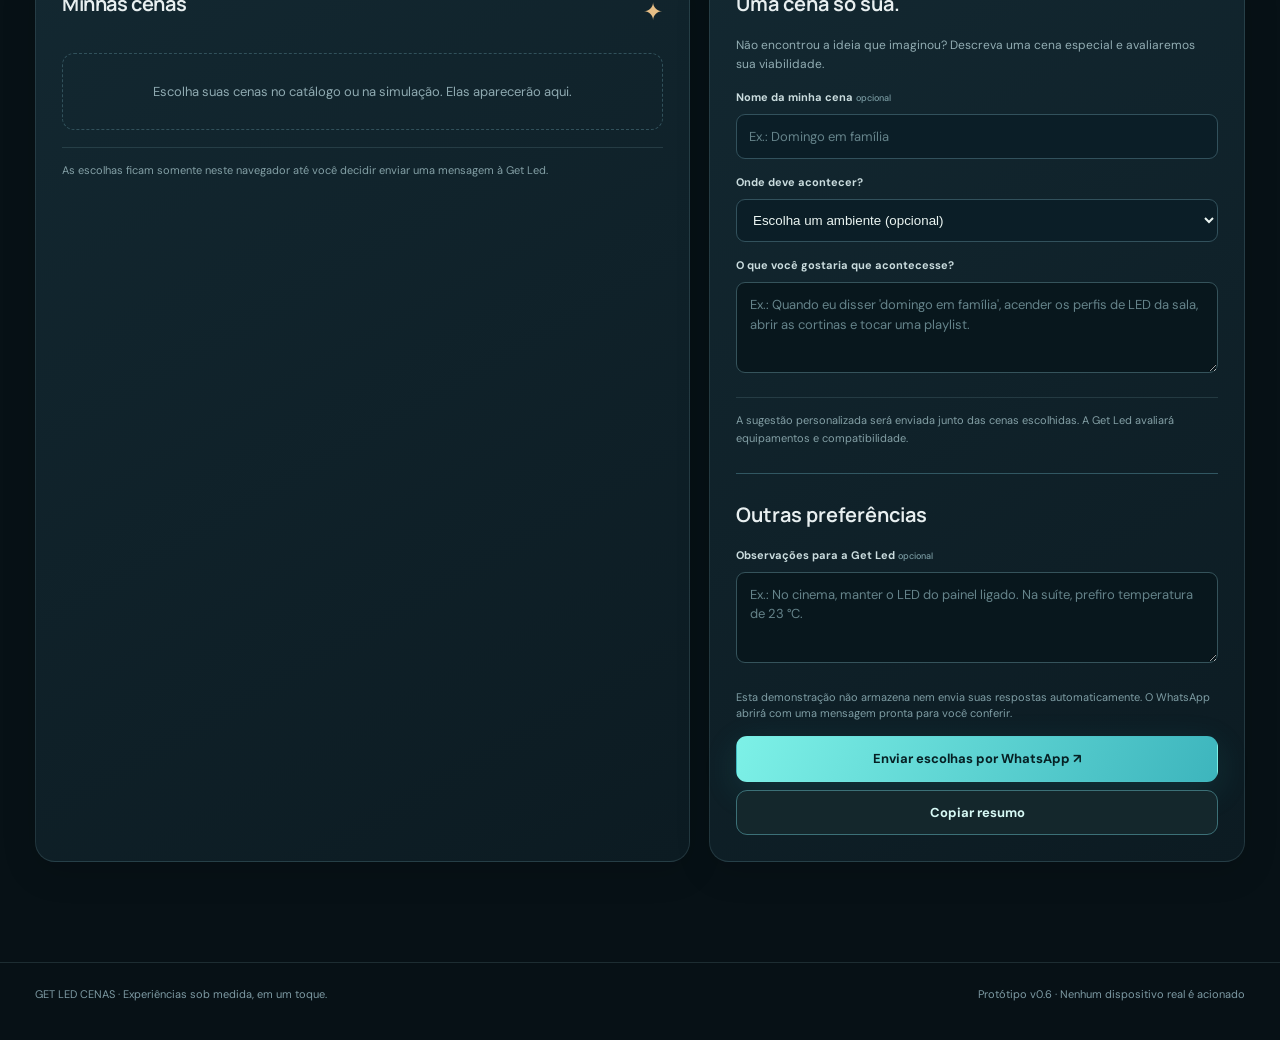
==== commit 76232a1c: "feat(get-led-cenas): v0.6 GPU scene lights and WebGL fallback" ====
--- a/get-led-cenas/formulario.html
+++ b/get-led-cenas/formulario.html
@@ -1,7 +1,7 @@
-<!doctype html><html lang="pt-BR"><head><meta charset="utf-8"><meta name="viewport" content="width=device-width,initial-scale=1,viewport-fit=cover"><meta name="robots" content="noindex,nofollow"><meta name="referrer" content="no-referrer"><meta name="theme-color" content="#081319"><meta name="description" content="GET LED CENAS: descubra e escolha experiências inteligentes para sua casa."><title>GET LED CENAS — Experiências para sua casa</title><link rel="stylesheet" href="style.css"><link rel="stylesheet" href="style-v03.css"><link rel="stylesheet" href="style-v04.css"></head><body data-page="client"><header class="topbar"><div class="shell topbar-inner"><a class="brandlink" href="#inicio" aria-label="GET LED CENAS"><img class="brand" src="assets/logo.svg" alt="GET LED CENAS"></a><nav class="topbar-actions"><a class="topnav" href="#catalogo">Catálogo</a><a class="button outline small" href="#selecionadas">Minhas cenas <b class="nav-count" id="topCount">0</b></a></nav></div></header>
+<!doctype html><html lang="pt-BR"><head><meta charset="utf-8"><meta name="viewport" content="width=device-width,initial-scale=1,viewport-fit=cover"><meta name="robots" content="noindex,nofollow"><meta name="referrer" content="no-referrer"><meta name="theme-color" content="#081319"><meta name="description" content="GET LED CENAS: descubra e escolha experiências inteligentes para sua casa."><title>GET LED CENAS — Experiências para sua casa</title><link rel="stylesheet" href="style.css"><link rel="stylesheet" href="style-v03.css"><link rel="stylesheet" href="style-v04.css"><link rel="stylesheet" href="style-v05.css"><link rel="stylesheet" href="style-v06.css"></head><body data-page="client"><header class="topbar"><div class="shell topbar-inner"><a class="brandlink" href="#inicio" aria-label="GET LED CENAS"><img class="brand" src="assets/logo.svg" alt="GET LED CENAS"></a><nav class="topbar-actions"><a class="topnav" href="#catalogo">Catálogo</a><a class="button outline small" href="#selecionadas">Minhas cenas <b class="nav-count" id="topCount">0</b></a></nav></div></header>
 <main><section id="inicio" class="client-hero"><div class="client-hero-image"></div><div class="shell client-hero-content"><div class="eyebrow">GET LED CENAS · FEITO PARA O SEU LAR</div><h1 id="title">Sua casa, <em>suas cenas.</em></h1><p id="welcome">Explore experiências personalizadas para a sua casa.</p><div class="hero-client-meta"><span class="meta-badge"><i class="live-dot"></i><b id="sceneTotal">0 cenas</b> disponíveis</span><span class="meta-badge">Exploração interativa</span></div><div class="hero-cta"><a class="button primary" href="#simulador">Experimentar cenas ↓</a><a class="button outline" href="#catalogo">Ver catálogo</a></div></div><div class="hero-watermark">EXPERIÊNCIAS / GET LED</div></section>
 <section class="shell studio-section" id="simulador"><div class="section-heading"><div><div class="eyebrow">01 / VISUALIZE</div><h2>Sinta a transformação.</h2><p>Escolha uma cena e veja como os recursos da sua casa podem trabalhar juntos.</p></div><span class="version-mark">SIMULAÇÃO<br>ILUSTRATIVA</span></div><div class="experience-layout"><div class="studio" id="studio" role="img" aria-label="Simulação ilustrativa do living com iluminação, persiana e TV"><div class="studio-image"></div><div class="studio-led"></div><div class="studio-pendant"></div><div class="studio-overlay"></div><div class="studio-glow"></div><div class="studio-curtain"></div><div class="studio-tv"></div><div class="studio-soundbar"></div><div class="stage-pill"><i class="live-dot"></i> SIMULAÇÃO · NÃO ACIONA A CASA</div><button type="button" id="fullscreenSim" class="fullscreen-trigger" aria-label="Abrir simulação em tela cheia">⛶ Tela cheia</button><div class="studio-caption"><span>AMBIENTE EM CENA</span><h3 id="simName">Cinema em Casa</h3></div></div><div class="glass-panel scene-console"><div class="eyebrow">ESCOLHA UMA ATMOSFERA</div><div id="simFilters" class="sim-buttons"></div><p id="simDesc" class="scene-explain"></p><div class="device-state" id="deviceState"><span>Iluminação <b id="stateLight">Composta</b></span><span>Persianas <b id="stateBlind">Conforme recurso</b></span><span>Multimídia <b id="stateMedia">Sob demanda</b></span></div><div class="console-actions"><button class="button outline" id="beforeAfter" type="button" aria-pressed="false">◐ Ver antes</button><button class="button primary" id="chooseSim" type="button">Selecionar cena</button></div><div class="technical-note">Demonstração ilustrativa. A execução real depende dos equipamentos, circuitos e testes realizados pela Get Led.</div></div></div></section>
 <section class="catalog-section" id="catalogo"><div class="shell"><div class="section-heading"><div><div class="eyebrow">02 / PERSONALIZE</div><h2>Cenas para o seu estilo.</h2><p>Veja apenas as opções compatíveis com os recursos selecionados para este formulário.</p></div><span id="visibleMeta" class="number-pill">0 cenas</span></div><div class="catalog-toolbar"><div id="filters" class="filter-strip" aria-label="Filtrar categorias de cenas"></div><div class="search-wrap catalog-search"><input class="search" id="clientSceneSearch" type="search" placeholder="Buscar por nome ou ambiente" aria-label="Buscar cenas"><span aria-hidden="true">⌕</span></div></div><div class="carousel-heading"><div><span class="eyebrow">EXPERIÊNCIAS EM DESTAQUE</span><h3>Deslize, explore e escolha.</h3></div><div class="carousel-controls"><button type="button" class="carousel-arrow" id="carouselPrev" aria-label="Cena anterior">←</button><span id="carouselPosition" class="carousel-position">1 / 1</span><button type="button" class="carousel-arrow" id="carouselNext" aria-label="Próxima cena">→</button></div></div><div id="sceneCarousel" class="scene-carousel" aria-label="Carrossel de cenas"></div><div class="carousel-dots" id="carouselDots"></div><div class="catalog-secondary-title"><h3>Outras possibilidades</h3><span class="subtle">Explore todas as cenas filtradas</span></div><div id="sceneGrid" class="scene-cards"></div><div id="catalogEmpty" class="catalog-empty hidden">Nenhuma cena encontrada. Tente outra categoria ou termo.</div><button id="loadMore" type="button" class="button outline load-more hidden">Mostrar mais cenas ↓</button></div></section>
 <section class="shell studio-section choices-section" id="selecionadas"><div class="section-heading"><div><div class="eyebrow">03 / SUAS ESCOLHAS</div><h2>Agora a casa é sua.</h2><p>Marque as experiências que mais combinam com você e conte como gostaria que elas funcionassem.</p></div></div><div class="choices-layout"><section class="glass-panel"><div class="panel-head"><h3 id="choiceCount">Suas cenas selecionadas</h3><span class="choice-star">✦</span></div><div id="choiceList" class="choices-list" aria-live="polite"></div><div class="note-inline">As escolhas ficam somente neste navegador até você decidir enviar uma mensagem à Get Led.</div></section><section class="glass-panel"><h3>Uma cena só sua.</h3><p class="panel-copy">Não encontrou a ideia que imaginou? Descreva uma cena especial e avaliaremos sua viabilidade.</p><label class="field"><span>Nome da minha cena <small>opcional</small></span><input id="customName" maxlength="70" placeholder="Ex.: Domingo em família" autocomplete="off"></label><label class="field"><span>Onde deve acontecer?</span><select id="customRoom"></select></label><label class="field"><span>O que você gostaria que acontecesse?</span><textarea id="customDescription" maxlength="700" placeholder="Ex.: Quando eu disser 'domingo em família', acender os perfis de LED da sala, abrir as cortinas e tocar uma playlist."></textarea></label><div class="note-inline">A sugestão personalizada será enviada junto das cenas escolhidas. A Get Led avaliará equipamentos e compatibilidade.</div><hr class="soft-rule"><h3>Outras preferências</h3><label class="field"><span>Observações para a Get Led <small>opcional</small></span><textarea id="notes" placeholder="Ex.: No cinema, manter o LED do painel ligado. Na suíte, prefiro temperatura de 23 °C." maxlength="1600"></textarea></label><p class="technical-note">Esta demonstração não armazena nem envia suas respostas automaticamente. O WhatsApp abrirá com uma mensagem pronta para você conferir.</p><div class="release-actions"><button id="send" class="button primary full" type="button">Enviar escolhas por WhatsApp ↗</button><button id="copy" class="button outline full" type="button">Copiar resumo</button></div></section></div></section></main>
-<div id="simModal" class="sim-modal hidden" role="dialog" aria-modal="true" aria-labelledby="modalTitle"><div class="sim-modal-header"><div class="modal-head-copy"><span class="eyebrow">GET LED · EXPERIÊNCIA IMERSIVA</span><h2 id="modalTitle">Cena</h2><p id="modalSubtitle">Explore a cena em tela cheia e navegue pelo ambiente.</p></div><div class="sim-modal-top-actions"><button type="button" class="button outline small" id="modalPrevScene">← Cena anterior</button><button type="button" class="button outline small" id="modalNextScene">Próxima cena →</button><button type="button" id="modalClose" aria-label="Fechar visualização" class="button outline">✕ Fechar</button></div></div><div class="immersive-layout"><div class="sim-modal-visual" id="modalVisual"><div class="studio-image"></div><div class="studio-overlay"></div><div class="studio-glow"></div><div class="studio-led"></div><div class="studio-pendant"></div><div class="studio-curtain"></div><div class="studio-tv"></div><div class="studio-soundbar"></div><div class="transition-veil"></div><span class="modal-demo-badge">EFEITOS ILUSTRATIVOS · NÃO CONTROLA A RESIDÊNCIA</span><div class="immersive-side-note" id="focusLabel">Visão geral</div><div class="tour-focus-halo" id="focusHalo" aria-hidden="true"></div><div class="device-chip-stack" id="modalDeviceChips"></div><button type="button" class="immersive-nav prev" id="modalPrevSceneOverlay" aria-label="Cena anterior">←</button><button type="button" class="immersive-nav next" id="modalNextSceneOverlay" aria-label="Próxima cena">→</button></div><aside class="glass-panel immersive-sidebar"><div class="immersive-panel-head"><div class="eyebrow">MODO APRESENTAÇÃO</div><h3 id="modalSceneTitle">Cena</h3><p id="modalDetails"></p></div><div class="immersive-state-grid"><div><span>Iluminação</span><strong id="modalStateLight">—</strong></div><div><span>Persianas</span><strong id="modalStateBlind">—</strong></div><div><span>TV / vídeo</span><strong id="modalStateMedia">—</strong></div><div><span>Áudio</span><strong id="modalStateAudio">—</strong></div></div><div class="immersive-toolbar"><button type="button" class="button outline" id="modalBeforeAfter">◐ Ver antes</button><button type="button" class="button outline" id="modalPlayScene">▶ Reproduzir cena</button><button type="button" class="button outline" id="modalVisitToggle">◈ Visitar ambiente</button></div><div class="tour-card"><div class="tour-card-head"><strong>Pontos do ambiente</strong><span id="tourCounter">1 / 1</span></div><div id="tourStops" class="tour-stops"></div><div class="tour-step-actions"><button type="button" class="button outline small" id="tourPrev">← Ponto anterior</button><button type="button" class="button outline small" id="tourNext">Próximo ponto →</button></div><p class="tour-helper">Use o modo visita para percorrer os destaques do ambiente em paisagem, com foco nos recursos que compõem a cena.</p></div><div class="immersive-cta"><button type="button" class="button primary full" id="modalChoose">+ Escolher cena</button></div></aside></div></div>
-<footer class="footer"><div class="shell footer-flex"><span>GET LED CENAS · Experiências sob medida, em um toque.</span><span>Protótipo v0.4 · Nenhum dispositivo real é acionado</span></div></footer><div class="mobile-dock" id="mobileDock"><div><strong id="dockCount">0 cenas escolhidas</strong><span>Seu projeto personalizado</span></div><a href="#selecionadas" class="button primary small">Ver escolhas ↗</a></div><div id="toast" class="toast" role="status" aria-live="polite"></div><script src="data.js" defer></script><script src="common.js" defer></script><script src="formulario.js" defer></script></body></html>
+<div id="simModal" class="sim-modal hidden" role="dialog" aria-modal="true" aria-labelledby="modalTitle"><div class="sim-modal-header"><div class="modal-head-copy"><span class="eyebrow">GET LED · EXPERIÊNCIA IMERSIVA</span><h2 id="modalTitle">Cena</h2><p id="modalSubtitle">Explore a cena em tela cheia e navegue pelo ambiente.</p></div><div class="sim-modal-top-actions"><button type="button" class="button outline small" id="modalPrevScene">← Cena anterior</button><button type="button" class="button outline small" id="modalNextScene">Próxima cena →</button><button type="button" id="modalClose" aria-label="Fechar visualização" class="button outline">✕ Fechar</button></div></div><div class="immersive-layout"><div class="sim-modal-visual" id="modalVisual"><div class="studio-image"></div><div class="studio-overlay"></div><div class="studio-glow"></div><div class="studio-led"></div><div class="studio-pendant"></div><div class="studio-curtain"></div><div class="studio-tv"></div><div class="studio-soundbar"></div><div class="transition-veil"></div><canvas id="gpuSceneCanvas" class="gpu-light-canvas" aria-hidden="true"></canvas><div class="sequence-status" id="sequenceStatus"><small>GET LED · SCENE ENGINE</small><strong>Pronto para reproduzir</strong><span>Use “Reproduzir cena” para visualizar iluminação, persianas e mídia.</span></div><span class="modal-demo-badge">EFEITOS ILUSTRATIVOS · NÃO CONTROLA A RESIDÊNCIA</span><div class="immersive-side-note" id="focusLabel">Visão geral</div><div class="tour-focus-halo" id="focusHalo" aria-hidden="true"></div><div class="device-chip-stack" id="modalDeviceChips"></div><button type="button" class="immersive-nav prev" id="modalPrevSceneOverlay" aria-label="Cena anterior">←</button><button type="button" class="immersive-nav next" id="modalNextSceneOverlay" aria-label="Próxima cena">→</button></div><aside class="glass-panel immersive-sidebar"><div class="immersive-panel-head"><div class="eyebrow">MODO APRESENTAÇÃO</div><h3 id="modalSceneTitle">Cena</h3><p id="modalDetails"></p></div><div class="immersive-state-grid"><div><span>Iluminação</span><strong id="modalStateLight">—</strong></div><div><span>Persianas</span><strong id="modalStateBlind">—</strong></div><div><span>TV / vídeo</span><strong id="modalStateMedia">—</strong></div><div><span>Áudio</span><strong id="modalStateAudio">—</strong></div></div><div class="immersive-toolbar"><button type="button" class="button outline" id="modalBeforeAfter">◐ Ver antes</button><button type="button" class="button outline" id="modalPlayScene">▶ Reproduzir cena</button><button type="button" class="button outline" id="modalVisitToggle">◈ Visitar ambiente</button></div><div class="tour-card"><div class="tour-card-head"><strong>Pontos do ambiente</strong><span id="tourCounter">1 / 1</span></div><div id="tourStops" class="tour-stops"></div><div class="tour-step-actions"><button type="button" class="button outline small" id="tourPrev">← Ponto anterior</button><button type="button" class="button outline small" id="tourNext">Próximo ponto →</button></div><p class="tour-helper">Use o modo visita para percorrer os destaques do ambiente em paisagem, com foco nos recursos que compõem a cena.</p></div><div class="immersive-cta"><button type="button" class="button primary full" id="modalChoose">+ Escolher cena</button></div></aside></div></div>
+<footer class="footer"><div class="shell footer-flex"><span>GET LED CENAS · Experiências sob medida, em um toque.</span><span>Protótipo v0.6 · Nenhum dispositivo real é acionado</span></div></footer><div class="mobile-dock" id="mobileDock"><div><strong id="dockCount">0 cenas escolhidas</strong><span>Seu projeto personalizado</span></div><a href="#selecionadas" class="button primary small">Ver escolhas ↗</a></div><div id="toast" class="toast" role="status" aria-live="polite"></div><script src="data.js" defer></script><script src="common.js" defer></script><script src="formulario.js" defer></script><script src="gpu-effects.js" defer></script></body></html>
--- a/get-led-cenas/style-v05.css
+++ b/get-led-cenas/style-v05.css
@@ -0,0 +1,390 @@
+/* GET LED CENAS — v0.5 high-detail scene effects */
+.studio,
+.sim-modal-visual{
+  --led-line:#ffd09c;
+  --led-core:#fff3d7;
+  --led-bloom:rgba(255,193,102,.42);
+  --tv-ambient:rgba(44,140,255,.24);
+  --tv-warm:rgba(125,232,255,.18);
+  --shadow-heavy:0 26px 60px rgba(0,0,0,.38);
+}
+
+.studio .studio-overlay,
+.sim-modal-visual .studio-overlay{
+  background:
+    linear-gradient(180deg, rgba(2,8,12,.08), rgba(3,12,18,.18) 40%, rgba(1,7,12,.32)),
+    radial-gradient(circle at 72% 38%, rgba(74,163,255,.06), transparent 30%),
+    radial-gradient(circle at 21% 17%, rgba(255,214,147,.08), transparent 24%);
+}
+
+.studio .studio-led,
+.sim-modal-visual .studio-led{
+  position:absolute;
+  left:7%;
+  top:7.1%;
+  width:72%;
+  height:5px;
+  border-radius:999px;
+  background:linear-gradient(90deg, rgba(255,255,255,.15) 0%, var(--led-core) 13%, var(--led-line) 55%, rgba(255,203,133,.55) 100%);
+  box-shadow:0 0 8px rgba(255,228,180,.46), 0 0 24px rgba(255,192,105,.34), 0 0 64px rgba(255,170,76,.22);
+  opacity:.08;
+  filter:blur(1.1px);
+  pointer-events:none;
+}
+.studio .studio-led::before,
+.sim-modal-visual .studio-led::before{
+  content:'';
+  position:absolute;
+  left:2%;
+  right:2%;
+  top:-18px;
+  height:56px;
+  border-radius:50%;
+  background:radial-gradient(ellipse at center, rgba(255,223,171,.42), rgba(255,199,106,.14) 48%, transparent 76%);
+  filter:blur(10px);
+  opacity:.7;
+}
+.studio .studio-led::after,
+.sim-modal-visual .studio-led::after{
+  content:'';
+  position:absolute;
+  left:-22%;
+  top:-1px;
+  width:26%;
+  height:7px;
+  border-radius:999px;
+  background:linear-gradient(90deg, transparent, rgba(255,255,255,.95) 52%, transparent);
+  filter:blur(1.5px);
+  opacity:0;
+}
+
+.studio .studio-pendant,
+.sim-modal-visual .studio-pendant{
+  position:absolute;
+  top:26%;
+  left:10%;
+  width:26%;
+  height:23%;
+  opacity:.14;
+  background:radial-gradient(ellipse at 28% 34%, rgba(255,213,145,.34), transparent 24%), radial-gradient(ellipse at 58% 52%, rgba(255,213,145,.26), transparent 18%);
+  mix-blend-mode:screen;
+  pointer-events:none;
+}
+.studio .studio-pendant::before,
+.sim-modal-visual .studio-pendant::before{
+  content:'';
+  position:absolute;
+  inset:0;
+  background:
+    radial-gradient(circle at 25% 34%, rgba(255,215,138,.95) 0 10%, transparent 13%),
+    radial-gradient(circle at 56% 55%, rgba(255,215,138,.85) 0 8%, transparent 11%),
+    radial-gradient(ellipse at 25% 34%, rgba(255,216,141,.25), transparent 34%),
+    radial-gradient(ellipse at 56% 55%, rgba(255,216,141,.18), transparent 28%);
+  opacity:.7;
+}
+
+.studio .studio-curtain,
+.sim-modal-visual .studio-curtain{
+  top:36%;
+  right:19.5%;
+  width:45%;
+  height:31%;
+  border-radius:0 0 12px 12px;
+  background:
+    linear-gradient(180deg, rgba(36,38,40,.88), rgba(21,24,28,.96)),
+    repeating-linear-gradient(90deg, rgba(64,68,72,.38) 0 8px, rgba(25,28,32,.04) 8px 16px);
+  box-shadow:-16px 12px 40px rgba(0,0,0,.18), inset 0 0 18px rgba(255,255,255,.03);
+  opacity:0;
+}
+.studio .studio-curtain::after,
+.sim-modal-visual .studio-curtain::after{
+  content:'';
+  position:absolute;
+  left:6%;
+  right:6%;
+  bottom:-14px;
+  height:22px;
+  border-radius:50%;
+  background:radial-gradient(ellipse at center, rgba(0,0,0,.3), transparent 68%);
+}
+
+.studio .studio-tv,
+.sim-modal-visual .studio-tv{
+  position:absolute;
+  top:24.7%;
+  right:4.3%;
+  width:23.8%;
+  height:28.5%;
+  border-radius:16px;
+  opacity:0;
+  overflow:hidden;
+  border:2px solid rgba(12,18,30,.88);
+  background:linear-gradient(145deg, rgba(5,8,12,.96), rgba(10,16,26,.92) 55%, rgba(15,24,36,.86));
+  box-shadow:0 0 0 1px rgba(255,255,255,.03), var(--shadow-heavy);
+  transform:scale(.965);
+  filter:none;
+  transition:opacity .9s ease, transform 1s ease, box-shadow 1s ease;
+  pointer-events:none;
+}
+.studio .studio-tv::before,
+.sim-modal-visual .studio-tv::before{
+  content:'';
+  position:absolute;
+  inset:4.5%;
+  border-radius:10px;
+  background:
+    linear-gradient(180deg, rgba(255,255,255,.22), rgba(255,255,255,0) 16%),
+    radial-gradient(circle at 82% 20%, rgba(104,220,255,.52), transparent 20%),
+    radial-gradient(circle at 18% 82%, rgba(33,86,255,.35), transparent 24%),
+    linear-gradient(145deg, rgba(11,28,54,.92), rgba(7,15,30,.98) 55%, rgba(10,34,72,.94)),
+    repeating-linear-gradient(0deg, rgba(255,255,255,.05) 0 1px, transparent 1px 6px),
+    linear-gradient(90deg, transparent 0 12%, rgba(90,199,255,.26) 12% 14%, transparent 14% 60%, rgba(255,255,255,.08) 60% 72%, transparent 72% 100%);
+  box-shadow:inset 0 0 0 1px rgba(255,255,255,.05), inset 0 -18px 30px rgba(8,15,28,.58), 0 0 28px rgba(84,177,255,.12);
+  opacity:0;
+  transform:scale(.92);
+}
+.studio .studio-tv::after,
+.sim-modal-visual .studio-tv::after{
+  content:'';
+  position:absolute;
+  left:50%;
+  bottom:7px;
+  width:26%;
+  height:4px;
+  transform:translateX(-50%);
+  border-radius:999px;
+  background:linear-gradient(90deg, rgba(255,255,255,.1), rgba(126,235,255,.95), rgba(255,255,255,.1));
+  box-shadow:0 0 8px rgba(91,222,255,.45);
+  opacity:0;
+}
+.studio.media-on .studio-tv,
+.sim-modal-visual.media-on .studio-tv{
+  opacity:1;
+  transform:scale(1);
+  box-shadow:0 0 0 1px rgba(255,255,255,.04), 0 26px 60px rgba(0,0,0,.36), 0 0 52px rgba(35,121,255,.12);
+}
+.studio.media-on .studio-tv::before,
+.sim-modal-visual.media-on .studio-tv::before{
+  opacity:.98;
+  transform:scale(1);
+  animation:getledTvSceneDrift 6s ease-in-out infinite;
+}
+.studio.media-on .studio-tv::after,
+.sim-modal-visual.media-on .studio-tv::after{opacity:.92}
+
+.studio .studio-soundbar,
+.sim-modal-visual .studio-soundbar{
+  position:absolute;
+  top:64.3%;
+  right:6.2%;
+  width:19.8%;
+  height:2.25%;
+  border-radius:999px;
+  background:linear-gradient(180deg, rgba(44,49,57,.98), rgba(12,17,24,.98));
+  border:1px solid rgba(94,108,126,.36);
+  box-shadow:0 8px 20px rgba(0,0,0,.22), inset 0 1px 0 rgba(255,255,255,.04);
+  opacity:0;
+  overflow:hidden;
+  pointer-events:none;
+}
+.studio .studio-soundbar::before,
+.sim-modal-visual .studio-soundbar::before{
+  content:'';
+  position:absolute;
+  inset:20% 6%;
+  border-radius:999px;
+  background:repeating-linear-gradient(90deg, rgba(98,227,232,.28) 0 5px, transparent 5px 10px);
+  opacity:0;
+}
+.studio .studio-soundbar::after,
+.sim-modal-visual .studio-soundbar::after{
+  content:'';
+  position:absolute;
+  inset:-24px -32px;
+  border-radius:999px;
+  background:radial-gradient(circle at center, rgba(92,246,238,.18), transparent 56%);
+  opacity:0;
+}
+.studio.media-on .studio-soundbar,
+.sim-modal-visual.media-on .studio-soundbar{opacity:1}
+.studio.media-on .studio-soundbar::before,
+.sim-modal-visual.media-on .studio-soundbar::before{opacity:.72;animation:getledEq 1.15s steps(10) infinite}
+
+.studio .studio-glow,
+.sim-modal-visual .studio-glow{
+  background:
+    radial-gradient(ellipse at 18% 18%, rgba(255,210,140,.25), transparent 32%),
+    radial-gradient(ellipse at 84% 43%, rgba(84,164,255,.1), transparent 24%),
+    radial-gradient(ellipse at 50% 104%, rgba(255,181,103,.14), transparent 40%);
+  opacity:.25;
+}
+.studio.cinema .studio-glow,
+.sim-modal-visual.cinema .studio-glow{opacity:.38}
+.studio.noite .studio-glow,
+.sim-modal-visual.noite .studio-glow{opacity:.31}
+.studio.manha .studio-glow,
+.sim-modal-visual.manha .studio-glow{opacity:.18}
+
+.studio.cinema .studio-led,
+.sim-modal-visual.cinema .studio-led{opacity:.93}
+.studio.noite .studio-led,
+.sim-modal-visual.noite .studio-led{opacity:.54}
+.studio.jantar .studio-led,
+.sim-modal-visual.jantar .studio-led{opacity:.86}
+.studio.manha .studio-led,
+.sim-modal-visual.manha .studio-led{opacity:.38}
+.studio.leitura .studio-led,
+.sim-modal-visual.leitura .studio-led{opacity:.56}
+
+.studio.cinema .studio-pendant,
+.sim-modal-visual.cinema .studio-pendant{opacity:.08}
+.studio.jantar .studio-pendant,
+.sim-modal-visual.jantar .studio-pendant{opacity:.52}
+.studio.manha .studio-pendant,
+.sim-modal-visual.manha .studio-pendant{opacity:.24}
+.studio.leitura .studio-pendant,
+.sim-modal-visual.leitura .studio-pendant{opacity:.18}
+
+.sequence-live .studio-led,
+.sequence-live .studio-pendant,
+.sequence-live .studio-tv,
+.sequence-live .studio-soundbar{will-change:opacity,transform,box-shadow,filter}
+.sequence-live .studio-led::after{animation:getledSweepPro 1.55s cubic-bezier(.22,.82,.28,1) .18s both}
+.sequence-live .studio-led::before{animation:getledCeilingBloom 1.9s ease-out both}
+.sequence-live .studio-tv{animation:getledTvHousing 1.2s ease both}
+.sequence-live .studio-tv::before{animation:getledTvBootPro 1.9s cubic-bezier(.2,.8,.2,1) .14s both, getledTvSceneDrift 6s 2s ease-in-out infinite}
+.sequence-live .studio-tv::after{animation:getledTvPowerGlow 1.6s ease .2s both}
+.sequence-live .studio-soundbar::before{animation:getledEq 1.05s steps(10) .8s 4}
+.sequence-live .studio-soundbar::after{animation:getledWaveSpread 1.9s ease-out .95s both}
+.sequence-live .studio-curtain{animation:getledCurtainSettle 1.2s cubic-bezier(.22,.82,.28,1) both}
+
+.sequence-status{
+  position:absolute;
+  top:18px;
+  right:18px;
+  z-index:9;
+  width:min(34vw, 360px);
+  padding:13px 15px 14px;
+  border-radius:18px;
+  border:1px solid rgba(123,212,216,.34);
+  background:linear-gradient(180deg, rgba(5,18,26,.82), rgba(3,13,20,.7));
+  backdrop-filter:blur(18px);
+  box-shadow:0 18px 34px rgba(0,0,0,.24);
+  color:#eefdfc;
+}
+.sequence-status::after{
+  content:'';
+  position:absolute;
+  left:14px;
+  right:14px;
+  bottom:10px;
+  height:2px;
+  border-radius:999px;
+  background:linear-gradient(90deg, rgba(108,232,230,.12), rgba(108,232,230,.84), rgba(108,232,230,.12));
+  transform-origin:left center;
+  transform:scaleX(.22);
+  opacity:.68;
+}
+.sequence-status.live::after{animation:getledStatusBar 2.35s linear infinite}
+.sequence-status small{display:block;margin-bottom:6px;font-size:10px;letter-spacing:.16em;color:#86d4d8;text-transform:uppercase}
+.sequence-status strong{display:block;font-size:17px;line-height:1.2;margin-bottom:5px;font-weight:700}
+.sequence-status span{display:block;font-size:12px;line-height:1.45;color:#bfd8dc}
+.sequence-status.live{border-color:rgba(133,239,243,.56);box-shadow:0 22px 40px rgba(0,0,0,.28), 0 0 0 1px rgba(92,236,232,.08) inset}
+
+.device-chip{position:relative;overflow:hidden}
+.device-chip::after{
+  content:'';
+  position:absolute;
+  inset:auto -30% 0;
+  height:1px;
+  background:linear-gradient(90deg, transparent, rgba(128,237,238,.88), transparent);
+  opacity:.6;
+}
+.sequence-running .device-chip::after{animation:getledChipScan 1.4s linear infinite}
+
+@keyframes getledSweepPro{
+  0%{transform:translateX(0);opacity:0}
+  18%{opacity:.95}
+  100%{transform:translateX(430%);opacity:0}
+}
+@keyframes getledCeilingBloom{
+  0%{opacity:.08;transform:scaleX(.78)}
+  40%{opacity:.95;transform:scaleX(1)}
+  100%{opacity:.72;transform:scaleX(1)}
+}
+@keyframes getledTvHousing{
+  0%{opacity:.02;transform:scale(.94)}
+  38%{opacity:.55;transform:scale(.985)}
+  100%{opacity:1;transform:scale(1)}
+}
+@keyframes getledTvBootPro{
+  0%{opacity:0;transform:scale(.88);filter:brightness(.15) saturate(.4)}
+  16%{opacity:.24;transform:scale(.92);filter:brightness(.45) saturate(.55)}
+  36%{opacity:.92;transform:scale(1);filter:brightness(1.45) saturate(1.15)}
+  58%{opacity:.98;filter:brightness(1.05) saturate(1.02)}
+  100%{opacity:.98;transform:scale(1);filter:brightness(1) saturate(1)}
+}
+@keyframes getledTvPowerGlow{
+  0%{opacity:0;transform:translateX(-50%) scaleX(.35)}
+  40%{opacity:1;transform:translateX(-50%) scaleX(1.08)}
+  100%{opacity:.92;transform:translateX(-50%) scaleX(1)}
+}
+@keyframes getledTvSceneDrift{
+  0%,100%{background-position:0 0, 82% 20%, 18% 82%, 0 0, 0 0, 0 0}
+  50%{background-position:0 0, 78% 18%, 22% 84%, 0 0, 0 5px, 100% 0}
+}
+@keyframes getledEq{
+  0%{transform:translateX(0)}
+  100%{transform:translateX(10px)}
+}
+@keyframes getledWaveSpread{
+  0%{opacity:0;transform:scale(.55)}
+  25%{opacity:.84}
+  100%{opacity:0;transform:scale(1.42)}
+}
+@keyframes getledCurtainSettle{
+  0%{filter:brightness(.85)}
+  50%{filter:brightness(1.06)}
+  100%{filter:brightness(1)}
+}
+@keyframes getledStatusBar{
+  0%{transform:scaleX(.12);opacity:.35}
+  40%{transform:scaleX(.92);opacity:1}
+  100%{transform:scaleX(.12);opacity:.35}
+}
+@keyframes getledChipScan{
+  0%{transform:translateX(-120%)}
+  100%{transform:translateX(120%)}
+}
+
+.sim-modal-visual.media-on .studio-tv,
+.sim-modal-visual.media-on .studio-soundbar,
+.sim-modal-visual .studio-led,
+.sim-modal-visual .studio-pendant{z-index:2}
+.sim-modal-visual .sequence-status{width:min(31vw,380px)}
+.sim-modal-visual.cinema .studio-tv::before,
+.sim-modal-visual.noite .studio-tv::before{box-shadow:inset 0 0 0 1px rgba(255,255,255,.06), inset 0 -18px 30px rgba(8,15,28,.68), 0 0 38px rgba(84,177,255,.18)}
+
+@media (max-width: 980px){
+  .sequence-status{width:min(58vw, 320px)}
+}
+@media (max-width: 760px){
+  .sequence-status{top:54px;right:12px;left:12px;width:auto;padding:11px 12px 12px;border-radius:16px}
+  .sequence-status strong{font-size:15px}
+  .sequence-status span{font-size:11px}
+  .studio .studio-tv,
+  .sim-modal-visual .studio-tv{border-radius:12px}
+}
+@media (orientation: landscape) and (max-width: 980px){
+  .sequence-status{top:14px;right:14px;left:auto;width:min(42vw,320px)}
+}
+@media (prefers-reduced-motion: reduce){
+  .sequence-status::after,
+  .device-chip::after,
+  .studio-led::before,
+  .studio-led::after,
+  .studio-tv::before,
+  .studio-tv::after,
+  .studio-soundbar::before,
+  .studio-soundbar::after{animation:none !important}
+}
--- a/get-led-cenas/style-v06.css
+++ b/get-led-cenas/style-v06.css
@@ -0,0 +1,17 @@
+/* GPU enhanced light field — progressive WebGL rendering with CSS fallback. */
+.gpu-light-canvas {position:absolute;inset:0;width:100%;height:100%;display:none;z-index:3;pointer-events:none;opacity:.98;mix-blend-mode:screen;}
+.gpu-light-canvas.gpu-ready{display:block;}
+.sim-modal-visual .studio-led,
+.sim-modal-visual .studio-pendant{transition:opacity 1.3s ease,filter 1.3s ease;}
+.sim-modal-visual[data-renderer="WebGL"] .studio-led{opacity:.18!important;}
+.sim-modal-visual[data-renderer="WebGL"] .studio-pendant{opacity:.04!important;}
+/* Stronger overall dark-room contrast, but no asset switching or jump cuts. */
+.sim-modal-visual.cinema .studio-image{filter:brightness(.42) saturate(.82) contrast(1.08);}
+.sim-modal-visual.noite .studio-image{filter:brightness(.49) saturate(.83) contrast(1.05);}
+.sim-modal-visual.jantar .studio-image{filter:brightness(.63) sepia(.08) saturate(1.03);}
+.sim-modal-visual.manha .studio-image{filter:brightness(1.03) saturate(1.03);}
+.sim-modal-visual .studio-curtain{z-index:2;}
+/* Make TV visible at the right-wall position in the same photo. */
+.sim-modal-visual .studio-tv{top:26%;right:6.3%;width:20%;height:27%;z-index:4;}
+.sim-modal-visual .studio-soundbar{top:64.8%;right:8.5%;width:16.2%;height:1.8%;z-index:4;}
+@media(prefers-reduced-motion:reduce){.gpu-light-canvas{transition:none!important}}
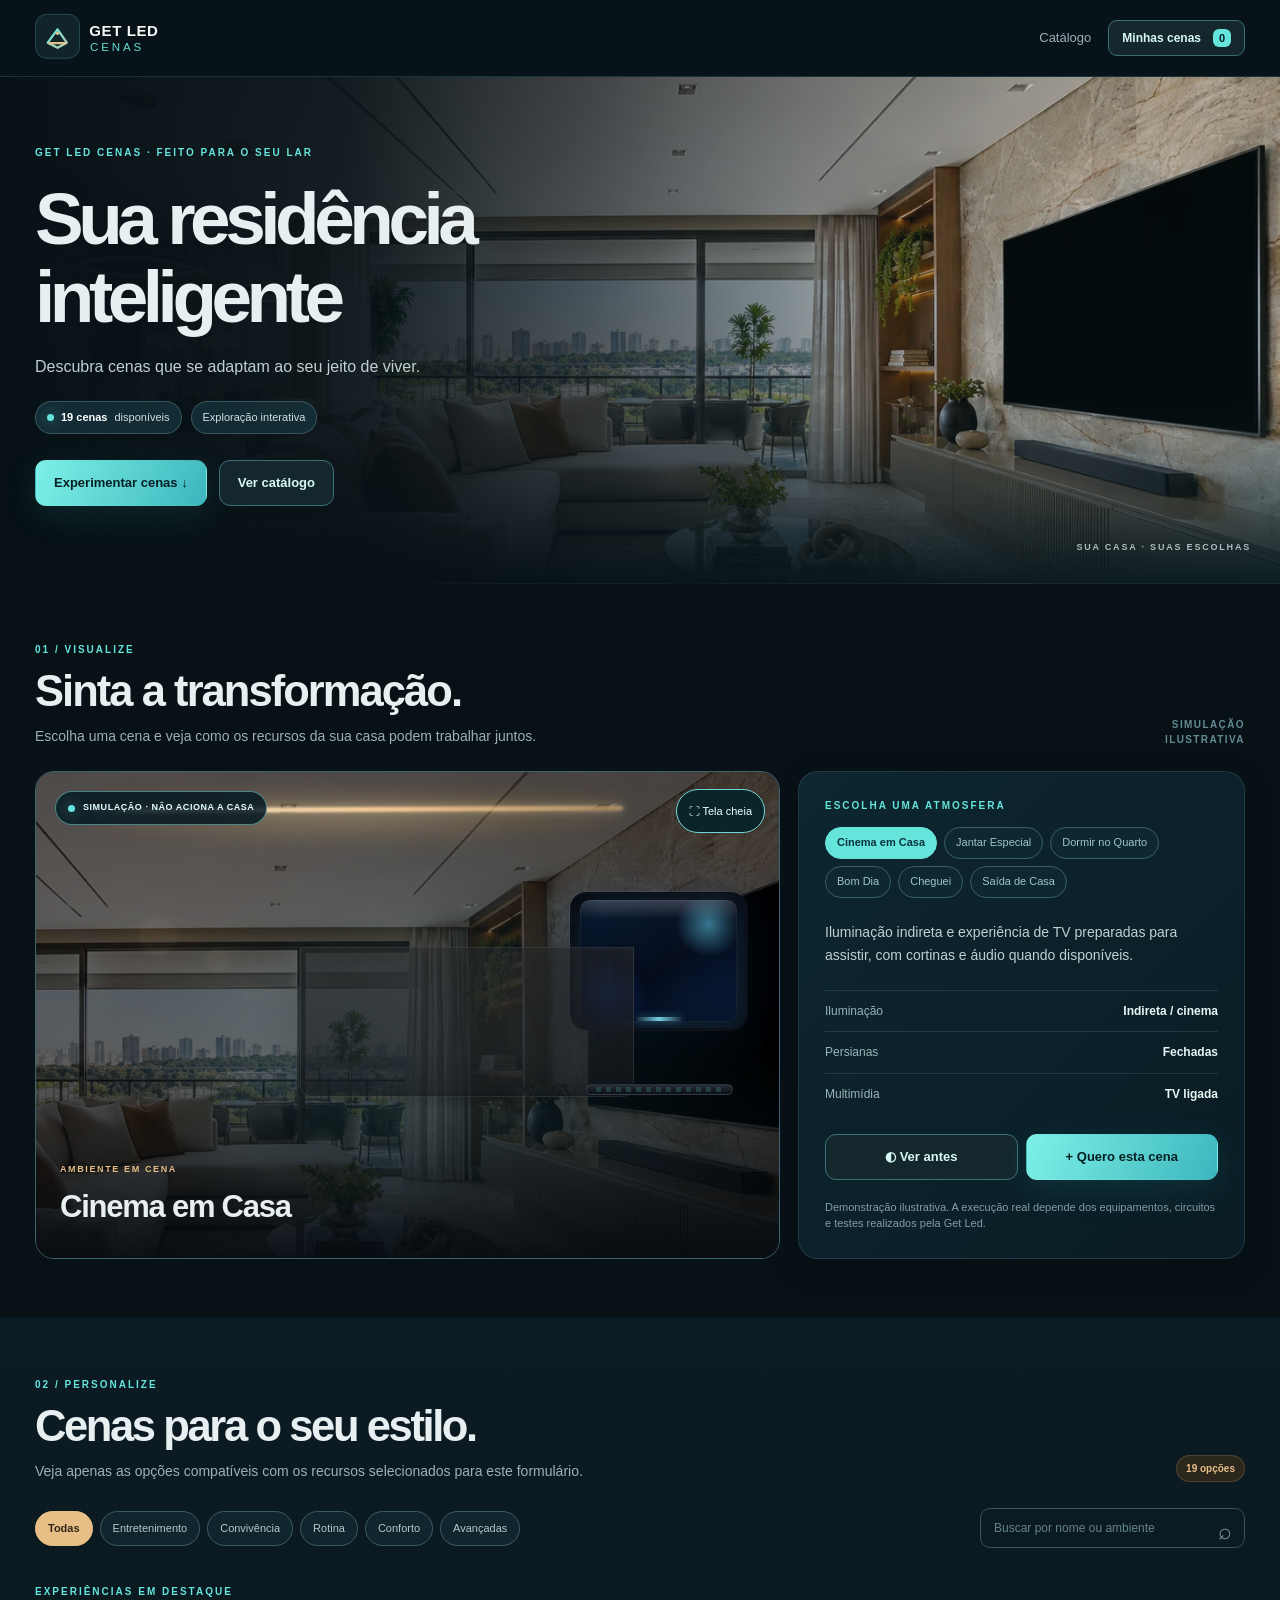
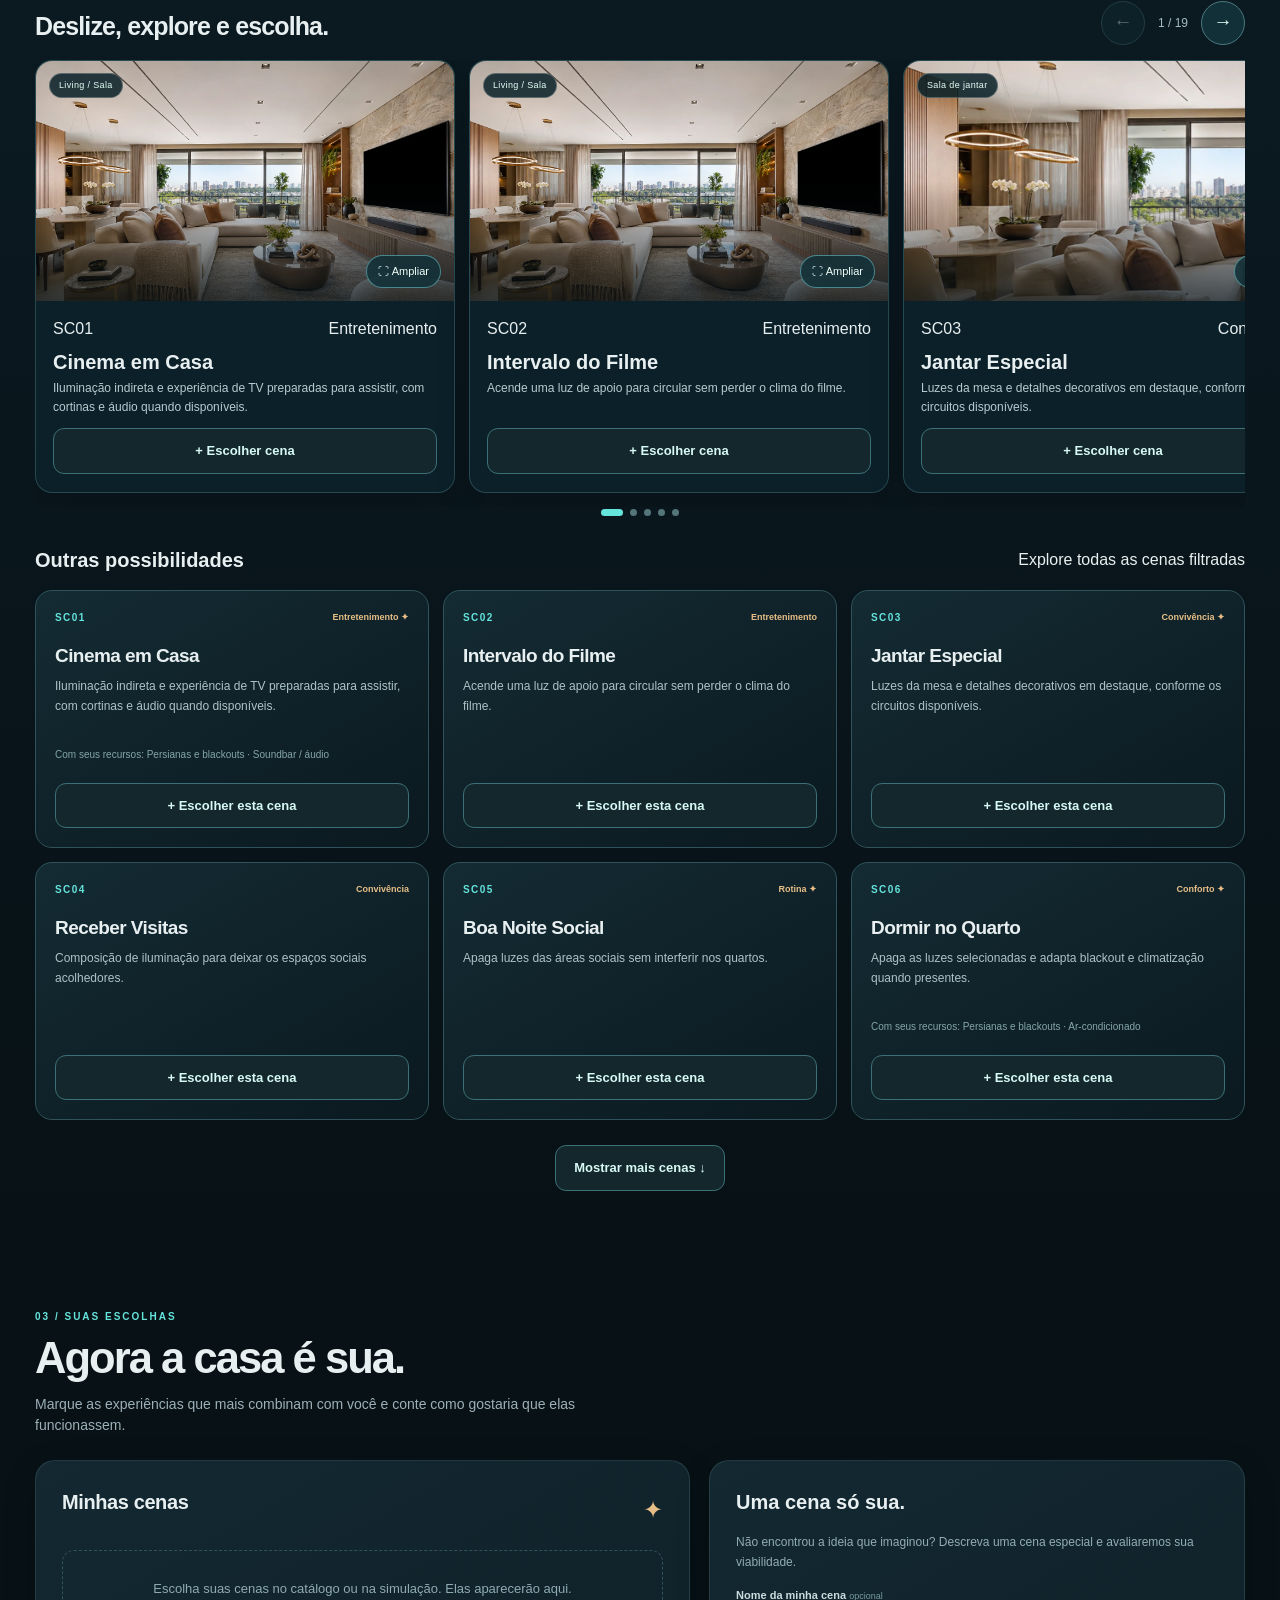
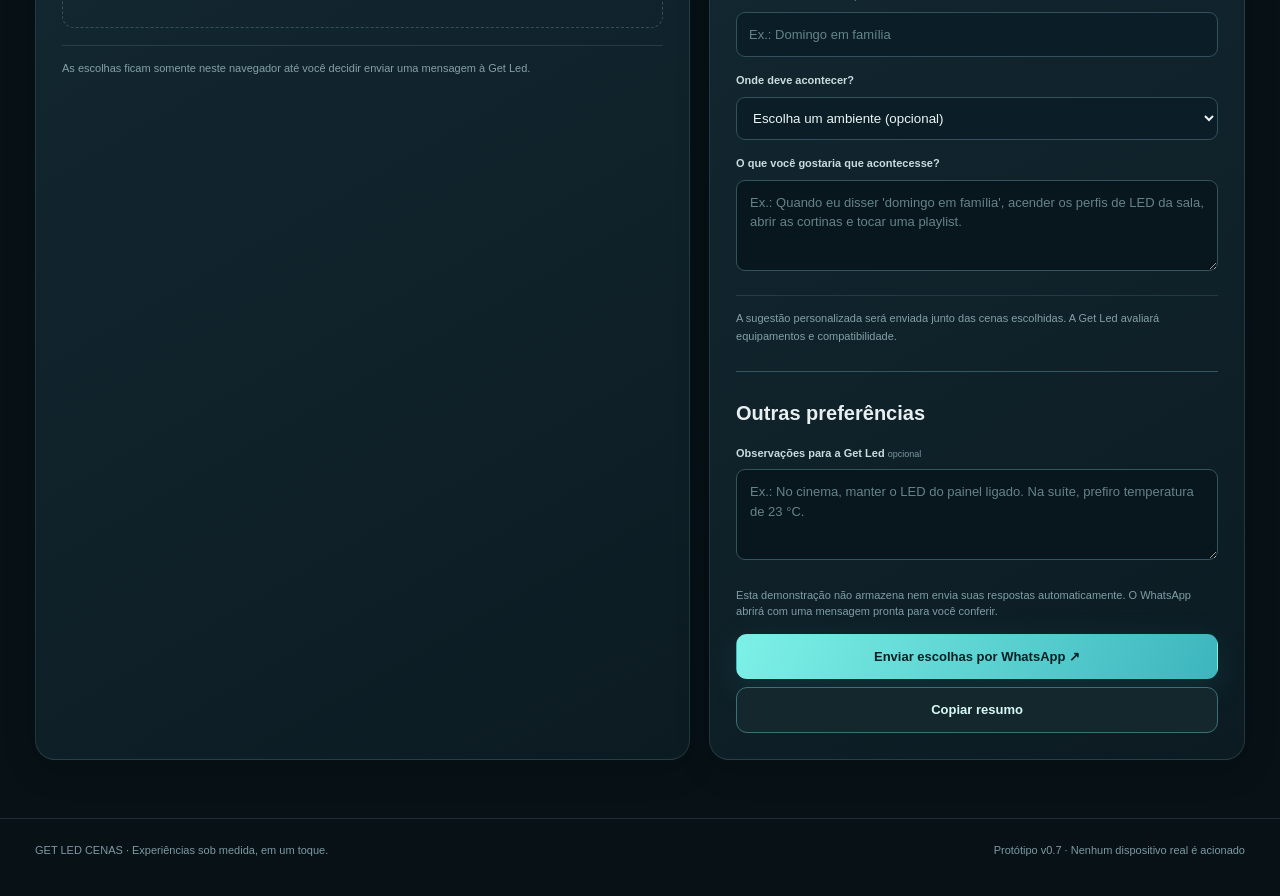
==== commit f4b9f079: "feat(get-led-cenas): v0.7 cinematic mobile showroom, layered living scene, video-style HUD" ====
--- a/get-led-cenas/formulario.html
+++ b/get-led-cenas/formulario.html
@@ -1,7 +1,72 @@
-<!doctype html><html lang="pt-BR"><head><meta charset="utf-8"><meta name="viewport" content="width=device-width,initial-scale=1,viewport-fit=cover"><meta name="robots" content="noindex,nofollow"><meta name="referrer" content="no-referrer"><meta name="theme-color" content="#081319"><meta name="description" content="GET LED CENAS: descubra e escolha experiências inteligentes para sua casa."><title>GET LED CENAS — Experiências para sua casa</title><link rel="stylesheet" href="style.css"><link rel="stylesheet" href="style-v03.css"><link rel="stylesheet" href="style-v04.css"><link rel="stylesheet" href="style-v05.css"><link rel="stylesheet" href="style-v06.css"></head><body data-page="client"><header class="topbar"><div class="shell topbar-inner"><a class="brandlink" href="#inicio" aria-label="GET LED CENAS"><img class="brand" src="assets/logo.svg" alt="GET LED CENAS"></a><nav class="topbar-actions"><a class="topnav" href="#catalogo">Catálogo</a><a class="button outline small" href="#selecionadas">Minhas cenas <b class="nav-count" id="topCount">0</b></a></nav></div></header>
-<main><section id="inicio" class="client-hero"><div class="client-hero-image"></div><div class="shell client-hero-content"><div class="eyebrow">GET LED CENAS · FEITO PARA O SEU LAR</div><h1 id="title">Sua casa, <em>suas cenas.</em></h1><p id="welcome">Explore experiências personalizadas para a sua casa.</p><div class="hero-client-meta"><span class="meta-badge"><i class="live-dot"></i><b id="sceneTotal">0 cenas</b> disponíveis</span><span class="meta-badge">Exploração interativa</span></div><div class="hero-cta"><a class="button primary" href="#simulador">Experimentar cenas ↓</a><a class="button outline" href="#catalogo">Ver catálogo</a></div></div><div class="hero-watermark">EXPERIÊNCIAS / GET LED</div></section>
+<!doctype html><html lang="pt-BR"><head><meta charset="utf-8"><meta name="viewport" content="width=device-width,initial-scale=1,viewport-fit=cover"><meta name="robots" content="noindex,nofollow"><meta name="referrer" content="no-referrer"><meta name="theme-color" content="#081319"><meta name="description" content="GET LED CENAS: descubra e escolha experiências inteligentes para sua casa."><title>GET LED CENAS — Experiências para sua casa</title><link rel="stylesheet" href="style.css"><link rel="stylesheet" href="style-v03.css"><link rel="stylesheet" href="style-v04.css"><link rel="stylesheet" href="style-v05.css"><link rel="stylesheet" href="style-v06.css"><link rel="stylesheet" href="style-v07.css"></head><body data-page="client"><header class="topbar"><div class="shell topbar-inner"><a class="brandlink" href="#inicio" aria-label="GET LED CENAS"><img class="brand" src="assets/logo.svg" alt="GET LED CENAS"></a><nav class="topbar-actions"><a class="topnav" href="#catalogo">Catálogo</a><a class="button outline small" href="#selecionadas">Minhas cenas <b class="nav-count" id="topCount">0</b></a></nav></div></header>
+<main><section id="inicio" class="client-hero"><div class="client-hero-image"></div><div class="shell client-hero-content"><div class="eyebrow">GET LED CENAS · FEITO PARA O SEU LAR</div><h1 id="title">Sua casa, <em>suas cenas.</em></h1><p id="welcome">Explore experiências personalizadas para a sua casa.</p><div class="hero-client-meta"><span class="meta-badge"><i class="live-dot"></i><b id="sceneTotal">0 cenas</b> disponíveis</span><span class="meta-badge">Exploração interativa</span></div><div class="hero-cta"><a class="button primary" href="#simulador">Experimentar cenas ↓</a><a class="button outline" href="#catalogo">Ver catálogo</a></div></div><div class="hero-watermark">SUA CASA · SUAS ESCOLHAS</div></section>
 <section class="shell studio-section" id="simulador"><div class="section-heading"><div><div class="eyebrow">01 / VISUALIZE</div><h2>Sinta a transformação.</h2><p>Escolha uma cena e veja como os recursos da sua casa podem trabalhar juntos.</p></div><span class="version-mark">SIMULAÇÃO<br>ILUSTRATIVA</span></div><div class="experience-layout"><div class="studio" id="studio" role="img" aria-label="Simulação ilustrativa do living com iluminação, persiana e TV"><div class="studio-image"></div><div class="studio-led"></div><div class="studio-pendant"></div><div class="studio-overlay"></div><div class="studio-glow"></div><div class="studio-curtain"></div><div class="studio-tv"></div><div class="studio-soundbar"></div><div class="stage-pill"><i class="live-dot"></i> SIMULAÇÃO · NÃO ACIONA A CASA</div><button type="button" id="fullscreenSim" class="fullscreen-trigger" aria-label="Abrir simulação em tela cheia">⛶ Tela cheia</button><div class="studio-caption"><span>AMBIENTE EM CENA</span><h3 id="simName">Cinema em Casa</h3></div></div><div class="glass-panel scene-console"><div class="eyebrow">ESCOLHA UMA ATMOSFERA</div><div id="simFilters" class="sim-buttons"></div><p id="simDesc" class="scene-explain"></p><div class="device-state" id="deviceState"><span>Iluminação <b id="stateLight">Composta</b></span><span>Persianas <b id="stateBlind">Conforme recurso</b></span><span>Multimídia <b id="stateMedia">Sob demanda</b></span></div><div class="console-actions"><button class="button outline" id="beforeAfter" type="button" aria-pressed="false">◐ Ver antes</button><button class="button primary" id="chooseSim" type="button">Selecionar cena</button></div><div class="technical-note">Demonstração ilustrativa. A execução real depende dos equipamentos, circuitos e testes realizados pela Get Led.</div></div></div></section>
 <section class="catalog-section" id="catalogo"><div class="shell"><div class="section-heading"><div><div class="eyebrow">02 / PERSONALIZE</div><h2>Cenas para o seu estilo.</h2><p>Veja apenas as opções compatíveis com os recursos selecionados para este formulário.</p></div><span id="visibleMeta" class="number-pill">0 cenas</span></div><div class="catalog-toolbar"><div id="filters" class="filter-strip" aria-label="Filtrar categorias de cenas"></div><div class="search-wrap catalog-search"><input class="search" id="clientSceneSearch" type="search" placeholder="Buscar por nome ou ambiente" aria-label="Buscar cenas"><span aria-hidden="true">⌕</span></div></div><div class="carousel-heading"><div><span class="eyebrow">EXPERIÊNCIAS EM DESTAQUE</span><h3>Deslize, explore e escolha.</h3></div><div class="carousel-controls"><button type="button" class="carousel-arrow" id="carouselPrev" aria-label="Cena anterior">←</button><span id="carouselPosition" class="carousel-position">1 / 1</span><button type="button" class="carousel-arrow" id="carouselNext" aria-label="Próxima cena">→</button></div></div><div id="sceneCarousel" class="scene-carousel" aria-label="Carrossel de cenas"></div><div class="carousel-dots" id="carouselDots"></div><div class="catalog-secondary-title"><h3>Outras possibilidades</h3><span class="subtle">Explore todas as cenas filtradas</span></div><div id="sceneGrid" class="scene-cards"></div><div id="catalogEmpty" class="catalog-empty hidden">Nenhuma cena encontrada. Tente outra categoria ou termo.</div><button id="loadMore" type="button" class="button outline load-more hidden">Mostrar mais cenas ↓</button></div></section>
 <section class="shell studio-section choices-section" id="selecionadas"><div class="section-heading"><div><div class="eyebrow">03 / SUAS ESCOLHAS</div><h2>Agora a casa é sua.</h2><p>Marque as experiências que mais combinam com você e conte como gostaria que elas funcionassem.</p></div></div><div class="choices-layout"><section class="glass-panel"><div class="panel-head"><h3 id="choiceCount">Suas cenas selecionadas</h3><span class="choice-star">✦</span></div><div id="choiceList" class="choices-list" aria-live="polite"></div><div class="note-inline">As escolhas ficam somente neste navegador até você decidir enviar uma mensagem à Get Led.</div></section><section class="glass-panel"><h3>Uma cena só sua.</h3><p class="panel-copy">Não encontrou a ideia que imaginou? Descreva uma cena especial e avaliaremos sua viabilidade.</p><label class="field"><span>Nome da minha cena <small>opcional</small></span><input id="customName" maxlength="70" placeholder="Ex.: Domingo em família" autocomplete="off"></label><label class="field"><span>Onde deve acontecer?</span><select id="customRoom"></select></label><label class="field"><span>O que você gostaria que acontecesse?</span><textarea id="customDescription" maxlength="700" placeholder="Ex.: Quando eu disser 'domingo em família', acender os perfis de LED da sala, abrir as cortinas e tocar uma playlist."></textarea></label><div class="note-inline">A sugestão personalizada será enviada junto das cenas escolhidas. A Get Led avaliará equipamentos e compatibilidade.</div><hr class="soft-rule"><h3>Outras preferências</h3><label class="field"><span>Observações para a Get Led <small>opcional</small></span><textarea id="notes" placeholder="Ex.: No cinema, manter o LED do painel ligado. Na suíte, prefiro temperatura de 23 °C." maxlength="1600"></textarea></label><p class="technical-note">Esta demonstração não armazena nem envia suas respostas automaticamente. O WhatsApp abrirá com uma mensagem pronta para você conferir.</p><div class="release-actions"><button id="send" class="button primary full" type="button">Enviar escolhas por WhatsApp ↗</button><button id="copy" class="button outline full" type="button">Copiar resumo</button></div></section></div></section></main>
-<div id="simModal" class="sim-modal hidden" role="dialog" aria-modal="true" aria-labelledby="modalTitle"><div class="sim-modal-header"><div class="modal-head-copy"><span class="eyebrow">GET LED · EXPERIÊNCIA IMERSIVA</span><h2 id="modalTitle">Cena</h2><p id="modalSubtitle">Explore a cena em tela cheia e navegue pelo ambiente.</p></div><div class="sim-modal-top-actions"><button type="button" class="button outline small" id="modalPrevScene">← Cena anterior</button><button type="button" class="button outline small" id="modalNextScene">Próxima cena →</button><button type="button" id="modalClose" aria-label="Fechar visualização" class="button outline">✕ Fechar</button></div></div><div class="immersive-layout"><div class="sim-modal-visual" id="modalVisual"><div class="studio-image"></div><div class="studio-overlay"></div><div class="studio-glow"></div><div class="studio-led"></div><div class="studio-pendant"></div><div class="studio-curtain"></div><div class="studio-tv"></div><div class="studio-soundbar"></div><div class="transition-veil"></div><canvas id="gpuSceneCanvas" class="gpu-light-canvas" aria-hidden="true"></canvas><div class="sequence-status" id="sequenceStatus"><small>GET LED · SCENE ENGINE</small><strong>Pronto para reproduzir</strong><span>Use “Reproduzir cena” para visualizar iluminação, persianas e mídia.</span></div><span class="modal-demo-badge">EFEITOS ILUSTRATIVOS · NÃO CONTROLA A RESIDÊNCIA</span><div class="immersive-side-note" id="focusLabel">Visão geral</div><div class="tour-focus-halo" id="focusHalo" aria-hidden="true"></div><div class="device-chip-stack" id="modalDeviceChips"></div><button type="button" class="immersive-nav prev" id="modalPrevSceneOverlay" aria-label="Cena anterior">←</button><button type="button" class="immersive-nav next" id="modalNextSceneOverlay" aria-label="Próxima cena">→</button></div><aside class="glass-panel immersive-sidebar"><div class="immersive-panel-head"><div class="eyebrow">MODO APRESENTAÇÃO</div><h3 id="modalSceneTitle">Cena</h3><p id="modalDetails"></p></div><div class="immersive-state-grid"><div><span>Iluminação</span><strong id="modalStateLight">—</strong></div><div><span>Persianas</span><strong id="modalStateBlind">—</strong></div><div><span>TV / vídeo</span><strong id="modalStateMedia">—</strong></div><div><span>Áudio</span><strong id="modalStateAudio">—</strong></div></div><div class="immersive-toolbar"><button type="button" class="button outline" id="modalBeforeAfter">◐ Ver antes</button><button type="button" class="button outline" id="modalPlayScene">▶ Reproduzir cena</button><button type="button" class="button outline" id="modalVisitToggle">◈ Visitar ambiente</button></div><div class="tour-card"><div class="tour-card-head"><strong>Pontos do ambiente</strong><span id="tourCounter">1 / 1</span></div><div id="tourStops" class="tour-stops"></div><div class="tour-step-actions"><button type="button" class="button outline small" id="tourPrev">← Ponto anterior</button><button type="button" class="button outline small" id="tourNext">Próximo ponto →</button></div><p class="tour-helper">Use o modo visita para percorrer os destaques do ambiente em paisagem, com foco nos recursos que compõem a cena.</p></div><div class="immersive-cta"><button type="button" class="button primary full" id="modalChoose">+ Escolher cena</button></div></aside></div></div>
-<footer class="footer"><div class="shell footer-flex"><span>GET LED CENAS · Experiências sob medida, em um toque.</span><span>Protótipo v0.6 · Nenhum dispositivo real é acionado</span></div></footer><div class="mobile-dock" id="mobileDock"><div><strong id="dockCount">0 cenas escolhidas</strong><span>Seu projeto personalizado</span></div><a href="#selecionadas" class="button primary small">Ver escolhas ↗</a></div><div id="toast" class="toast" role="status" aria-live="polite"></div><script src="data.js" defer></script><script src="common.js" defer></script><script src="formulario.js" defer></script><script src="gpu-effects.js" defer></script></body></html>
+<div id="simModal" class="sim-modal hidden showroom-v07" role="dialog" aria-modal="true" aria-labelledby="modalTitle">
+  <div class="sim-modal-header" aria-hidden="true"><span id="modalSceneTitle">Cena</span><span id="modalSubtitle"></span><span id="modalDetails"></span><span id="modalStateLight"></span><span id="modalStateBlind"></span><span id="modalStateMedia"></span><span id="modalStateAudio"></span><span id="tourCounter"></span><div id="tourStops"></div><button type="button" id="tourPrev">Anterior</button><button type="button" id="tourNext">Próximo</button><button type="button" id="modalPrevScene">Anterior</button><button type="button" id="modalNextScene">Próxima</button></div>
+  <div class="immersive-layout">
+    <div class="sim-modal-visual" id="modalVisual" tabindex="0" aria-label="Experiência imersiva. Toque para visualizar controles.">
+      <div class="studio-image"></div><div class="studio-overlay"></div><div class="studio-glow"></div><div class="studio-led"></div><div class="studio-pendant"></div><div class="studio-curtain"></div><div class="studio-tv"></div><div class="studio-soundbar"></div><div class="transition-veil"></div>
+      <svg id="livingCinemaSVG" class="living-cinema-svg" viewBox="0 0 1450 967" preserveAspectRatio="xMidYMid slice" role="img" aria-label="Sala ilustrativa: janela com persiana, perfis LED do teto, pendentes, TV e soundbar">
+<defs>
+  <linearGradient id="veil" x1="0" x2="0" y1="0" y2="1"><stop offset="0" stop-color="#07101e" stop-opacity=".18"/><stop offset=".55" stop-color="#050e19" stop-opacity=".48"/><stop offset="1" stop-color="#020812" stop-opacity=".56"/></linearGradient>
+  <linearGradient id="blindGrad" x1="0" x2="1"><stop offset="0" stop-color="#434649"/><stop offset=".28" stop-color="#272a30"/><stop offset=".5" stop-color="#373940"/><stop offset=".74" stop-color="#1b242c"/><stop offset="1" stop-color="#3f4447"/></linearGradient>
+  <pattern id="blindFabric" width="26" height="14" patternUnits="userSpaceOnUse"><rect width="26" height="14" fill="url(#blindGrad)"/><path d="M0 13H26" stroke="#c4d0d2" stroke-opacity=".055"/></pattern>
+  <radialGradient id="lightPool"><stop offset="0" stop-color="#ffce87" stop-opacity=".66"/><stop offset="1" stop-color="#ffce87" stop-opacity="0"/></radialGradient>
+  <radialGradient id="tvBacklight"><stop offset="0" stop-color="#41b6fd" stop-opacity=".49"/><stop offset="1" stop-color="#41b6fd" stop-opacity="0"/></radialGradient>
+  <linearGradient id="tvImage" x1="0" x2="1" y1=".9" y2="0"><stop offset="0" stop-color="#07152c"/><stop offset=".35" stop-color="#125b94"/><stop offset=".62" stop-color="#42b4d8"/><stop offset="1" stop-color="#102b55"/></linearGradient>
+  <filter id="goldGlow" x="-70%" y="-100%" width="240%" height="300%"><feGaussianBlur stdDeviation="12"/></filter>
+  <filter id="tvGlow" x="-100%" y="-100%" width="300%" height="300%"><feGaussianBlur stdDeviation="22"/></filter>
+  <clipPath id="windowClip"><path d="M419 381 L926 380 926 637 419 637Z"/></clipPath>
+  <clipPath id="screenClip"><path d="M1135 355 L1426 277 1426 601 1135 575Z"/></clipPath>
+</defs>
+<image href="assets/sala-premium.webp" x="0" y="0" width="1450" height="967" preserveAspectRatio="none"/>
+<rect class="cinema-night" width="1450" height="967" fill="url(#veil)"/>
+<g class="blind-scene" clip-path="url(#windowClip)"><rect class="blind-plane" x="419" y="381" width="507" height="257" fill="url(#blindFabric)"/><path d="M419 381H926" stroke="#d5dbe2" stroke-opacity=".25" stroke-width="5"/></g>
+<g class="led-scene" fill="none" stroke-linecap="round">
+  <path class="led-bloom" d="M262 -8L558 342 M406 -8L561 330 M1133 -8L930 346" stroke="#ffbc70" stroke-width="29" filter="url(#goldGlow)"/>
+  <path class="led-core" d="M262 -8L558 342 M406 -8L561 330 M1133 -8L930 346" stroke="#ffe6b8" stroke-width="4.4"/>
+  <path class="led-flare" d="M262 -8L558 342 M406 -8L561 330 M1133 -8L930 346" stroke="#fff8df" stroke-width="1.4"/>
+  <ellipse class="led-floor-reflect" cx="745" cy="824" rx="600" ry="88" fill="url(#lightPool)" stroke="none"/>
+</g>
+<g class="pendant-light">
+  <ellipse cx="151" cy="414" rx="74" ry="19" stroke="#ffe7ac" stroke-width="7" fill="none"/>
+  <ellipse cx="267" cy="447" rx="64" ry="13" stroke="#ffe7ac" stroke-width="5" fill="none"/>
+  <ellipse cx="151" cy="452" rx="125" ry="86" fill="url(#lightPool)" opacity=".28"/>
+</g>
+<ellipse class="screen-halo" cx="1262" cy="435" rx="232" ry="292" fill="url(#tvBacklight)" filter="url(#tvGlow)"/>
+<g class="tv-scene" clip-path="url(#screenClip)">
+  <rect x="1135" y="275" width="293" height="329" fill="#040a12"/>
+  <rect class="screen-boot" x="1135" y="275" width="293" height="329" fill="url(#tvImage)"/>
+  <path class="tv-moving" d="M1050 505 Q1230 295 1445 339L1460 460Q1290 420 1120 620Z" fill="#83d5ff" opacity=".26"/>
+  <path d="M1170 374Q1290 330 1415 307" stroke="#e0f6ff" stroke-opacity=".23" stroke-width="2" fill="none"/>
+</g>
+<g class="audio-scene"><rect x="1150" y="613" width="250" height="45" rx="7" fill="#071116" opacity=".2"/><g class="audio-pips" stroke="#74e0ee" stroke-width="4" stroke-linecap="round"><path d="M1198 638v-6 M1212 638v-14 M1226 638v-10 M1240 638v-18 M1254 638v-8 M1268 638v-15 M1282 638v-10 M1296 638v-18 M1310 638v-6 M1324 638v-14"/></g></g>
+</svg>
+      <canvas id="gpuSceneCanvas" class="gpu-light-canvas" aria-hidden="true"></canvas>
+      <div class="tour-focus-halo" id="focusHalo" aria-hidden="true"></div><div class="immersive-side-note" id="focusLabel">Visão geral</div>
+      <div id="sequenceStatus" class="sequence-status"><small>GET LED · SCENE ENGINE</small><strong>Pronto para reproduzir</strong><span>Toque em reproduzir para experimentar.</span></div>
+      <div id="modalDeviceChips" class="device-chip-stack"></div>
+      <div class="player-hud player-top" id="playerTop">
+        <div class="player-brand"><span class="player-logo">G<span>L</span></span><div><small>GET LED CENAS · SHOWROOM</small><strong id="modalTitle">Cinema em Casa</strong></div></div>
+        <button class="player-icon close" type="button" id="modalClose" aria-label="Fechar player">✕</button>
+      </div>
+      <button class="player-hud player-nav player-nav-prev" type="button" id="modalPrevSceneOverlay" aria-label="Cena anterior">‹</button>
+      <button class="player-hud player-nav player-nav-next" type="button" id="modalNextSceneOverlay" aria-label="Próxima cena">›</button>
+      <div class="player-hud player-bottom" id="playerBottom">
+        <div class="player-progress-track"><div id="playerProgress" class="player-progress-fill"></div></div>
+        <div class="player-meta"><div class="player-meta-title"><small id="playerRoom">LIVING · AMBIENTE ILUSTRATIVO</small><b id="playerSceneName">Cinema em Casa</b></div><div id="playerSceneIndex" class="player-index">01 / 06</div></div>
+        <div class="player-actions">
+          <button id="modalPlayScene" type="button" class="player-action primary">▶ <span>Reproduzir</span></button>
+          <button id="modalBeforeAfter" type="button" class="player-action">◐ <span>Antes / depois</span></button>
+          <button id="modalVisitToggle" type="button" class="player-action">⌖ <span>Visitar ambiente</span></button>
+          <button id="modalChoose" type="button" class="player-action choose">＋ <span>Escolher cena</span></button>
+        </div>
+      </div>
+      <div class="player-rotate-hint" id="playerRotateHint" aria-hidden="true">↻ Gire o celular para uma experiência mais imersiva</div>
+      <div id="playerTouchHint" class="player-touch-hint" aria-hidden="true">Toque para exibir os controles</div>
+    </div>
+  </div>
+</div>
+<footer class="footer"><div class="shell footer-flex"><span>GET LED CENAS · Experiências sob medida, em um toque.</span><span>Protótipo v0.7 · Nenhum dispositivo real é acionado</span></div></footer><div class="mobile-dock" id="mobileDock"><div><strong id="dockCount">0 cenas escolhidas</strong><span>Seu projeto personalizado</span></div><a href="#selecionadas" class="button primary small">Ver escolhas ↗</a></div><div id="toast" class="toast" role="status" aria-live="polite"></div><script src="data.js" defer></script><script src="common.js" defer></script><script src="formulario.js" defer></script><script src="gpu-effects.js" defer></script><script src="player-v07.js" defer></script></body></html>
--- a/get-led-cenas/style.css
+++ b/get-led-cenas/style.css
@@ -1,9 +1,8 @@
-@import url('https://fonts.googleapis.com/css2?family=DM+Sans:wght@400;500;600;700&family=Manrope:wght@400;500;600;700;800&display=swap');
 :root{--bg:#071116;--surface:#0e1c24;--surface2:#10242c;--surface3:#142b33;--line:rgba(160,214,218,.14);--mint:#65e4dc;--mint2:#38b5bb;--gold:#e6be86;--white:#f5f6f2;--muted:#9db0b8;--text:#e8eff0;--shadow:0 24px 70px #0005}*{box-sizing:border-box}html{scroll-behavior:smooth;scroll-padding-top:82px}body{margin:0;background:var(--bg);color:var(--text);font-family:'DM Sans',Inter,Arial,sans-serif;line-height:1.52;overflow-x:hidden}button,input,textarea{font:inherit}button{cursor:pointer}a{color:inherit;text-decoration:none}button:focus-visible,a:focus-visible,input:focus-visible,textarea:focus-visible{outline:2px solid var(--mint);outline-offset:3px}h1,h2,h3,h4{font-family:'Manrope','DM Sans',sans-serif}h1,h2,h3,p{margin-top:0}.shell{width:min(1210px,calc(100% - 68px));margin:0 auto}.topbar{position:sticky;top:0;background:#09131aee;backdrop-filter:blur(24px);border-bottom:1px solid var(--line);z-index:50}.topbar-inner{height:76px;display:flex;justify-content:space-between;align-items:center;gap:16px}.brandlink{display:inline-flex;align-items:center}.brand{width:190px;max-height:50px;object-fit:contain;object-position:left}.topbar-actions{display:flex;align-items:center;gap:17px}.topnav{color:var(--muted);font-size:13px}.topnav:hover{color:var(--white)}.topstatus,.eyebrow{color:var(--mint);font-weight:700;font-size:10px;letter-spacing:.2em;text-transform:uppercase}.topstatus{display:flex;align-items:center;gap:10px}.live-dot{height:7px;width:7px;border-radius:50%;background:var(--mint);box-shadow:0 0 15px #65e4dcbb;display:inline-block;vertical-align:middle}.button{border-radius:11px;padding:12px 18px;display:inline-flex;align-items:center;justify-content:center;gap:12px;min-height:45px;border:1px solid transparent;font-size:13px;font-weight:700;transition:background .2s,transform .2s,border .2s;white-space:nowrap}.button:hover{transform:translateY(-1px)}.button.primary{background:linear-gradient(115deg,#7df1e7,#3db5bd);color:#062024;box-shadow:0 9px 34px #31c0c521}.button.outline{color:#d7f9f5;border-color:#3c7077;background:#14272c}.button.outline:hover{background:#19373c}.button.clear{color:#b9ced1;background:transparent}.button.small{min-height:36px;padding:8px 13px;font-size:12px;border-radius:9px}.button.full{width:100%}.button[disabled]{cursor:not-allowed;opacity:.48;transform:none}.nav-count{font-size:11px;min-width:18px;border-radius:6px;color:#082126;background:var(--mint);text-align:center;padding:1px 5px}.admin-hero{position:relative;background:radial-gradient(ellipse at 73% -30%,#163a43,transparent 62%),linear-gradient(140deg,#0c2028,#071116 77%);border-bottom:1px solid #193a41;isolation:isolate}.admin-hero:after{content:'';position:absolute;inset:0;background-image:linear-gradient(#74c1c30b 1px,transparent 1px),linear-gradient(90deg,#74c1c30b 1px,transparent 1px);background-size:55px 55px;mask-image:linear-gradient(90deg,transparent 28%,black);z-index:-1}.hero-inner{padding-top:82px;padding-bottom:79px;display:grid;grid-template-columns:minmax(0,1.25fr) minmax(340px,.75fr);gap:65px;align-items:center}.admin-hero h1{font-size:clamp(42px,5vw,72px);font-weight:600;letter-spacing:-.065em;line-height:1.04;margin:12px 0 21px}.admin-hero h1 em,.outro h2 em,.client-hero h1 em{font-style:normal;color:var(--gold)}.admin-hero p{color:#b7cdd0;font-size:15px;max-width:560px}.hero-cta{display:flex;gap:12px;flex-wrap:wrap;margin-top:26px}.hero-showcase{border:1px solid #41646a88;background:linear-gradient(156deg,#173039bb,#0a1923bb);border-radius:23px;padding:25px;box-shadow:var(--shadow)}.showcase-top{display:flex;justify-content:space-between;align-items:center;color:var(--muted);font-size:10px;letter-spacing:.15em;font-weight:700}.showcase-dot{border:1px solid #5ccdd1;border-radius:50%;height:17px;width:17px;box-shadow:inset 0 0 0 5px #0c2430}.showcase-stats{display:grid;grid-template-columns:repeat(3,1fr);gap:12px;margin:37px 0}.showcase-stats strong{display:block;color:var(--white);font:700 40px/1 'Manrope',sans-serif;letter-spacing:-.05em}.showcase-stats span{color:var(--muted);font-size:9px;letter-spacing:.1em}.showcase-bars{display:flex;gap:6px;align-items:flex-end;height:70px}.showcase-bars span{flex:1;height:60%;background:linear-gradient(#7ae6dc,#35777c);border-radius:7px 7px 0 0;opacity:.75}.showcase-bars span:nth-child(2){height:80%}.showcase-bars span:nth-child(3){height:43%}.showcase-bars span:nth-child(4){height:96%;background:linear-gradient(#e8c58c,#927045)}.showcase-bars span:nth-child(5){height:72%}.showcase-bars span:nth-child(6){height:48%}.showcase-bars span:nth-child(7){height:82%}.hero-showcase p{font-size:12px;color:#aec7ca;margin:22px 0 0}.security-banner{margin:28px 0 0;background:#2c291b61;border:1px solid #a4874b66;border-radius:12px;padding:14px 19px;display:flex;align-items:flex-start;gap:15px;color:#d9c9a7;font-size:12px}.security-banner b{flex-shrink:0;font-size:10px;letter-spacing:.12em;color:var(--gold)}.studio-section{padding-top:72px;padding-bottom:80px}.section-heading{display:flex;justify-content:space-between;align-items:end;gap:20px;margin-bottom:26px}.section-heading h2{font-size:clamp(30px,3.4vw,47px);letter-spacing:-.055em;line-height:1.13;font-weight:600;margin:10px 0}.section-heading p{font-size:14px;color:var(--muted);max-width:615px;margin-bottom:0}.version-mark{text-align:right;color:#638b92;font-size:10px;font-weight:800;letter-spacing:.14em}.admin-grid{display:grid;grid-template-columns:minmax(0,1.2fr) minmax(330px,.8fr);gap:22px;align-items:start}.stack{display:grid;gap:20px}.glass-panel{background:linear-gradient(150deg,#132831,#0c1b22);border:1px solid var(--line);border-radius:20px;padding:26px;min-width:0;box-shadow:0 10px 35px #00000022}.panel-head{display:flex;justify-content:space-between;gap:12px;align-items:center;margin-bottom:17px}.panel-head>div{display:flex;align-items:center;gap:13px;min-width:0}.panel-head h3{margin:0;font-size:17px;font-weight:650;letter-spacing:-.02em}.panel-head .subtle{color:#78919b;font-size:10px;max-width:148px;text-align:right}.step-badge{width:31px;height:31px;border-radius:9px;background:#193c40;color:var(--mint);display:grid;place-items:center;font-size:11px;font-weight:800}.number-pill{display:inline-flex;align-items:center;color:var(--gold);border:1px solid #88734d63;background:#2c271c;border-radius:100px;padding:5px 9px;font-size:10px;white-space:nowrap;font-weight:700}.fields.two-fields{display:grid;grid-template-columns:1fr 1fr;gap:12px}.field{display:block;margin:15px 0 0}.field>span{display:block;color:#cadcde;font-size:11px;font-weight:700;margin-bottom:8px}.field>span small{font-size:9px;color:#7899a0;font-weight:500}.field input,.field textarea{background:#08171d;width:100%;border:1px solid #35535b;color:var(--white);padding:12px 13px;min-height:45px;border-radius:9px;outline:0;font-size:13px;transition:border .2s}.field input:focus,.field textarea:focus,.search:focus{border-color:var(--mint)}.field textarea{min-height:91px;resize:vertical}.field input::placeholder,.field textarea::placeholder,.search::placeholder{color:#65838a}.note-inline{font-size:11px;line-height:1.6;color:#84a0a6;border-top:1px solid var(--line);margin-top:17px;padding-top:14px}.panel-copy{font-size:12px;color:#92adb3;line-height:1.6}.preset-row{display:flex;flex-wrap:wrap;gap:7px;margin:15px 0}.preset{background:#182e37;border:1px solid #2d535c;border-radius:99px;color:#b4d3d5;padding:8px 11px;font-size:11px}.preset:hover,.preset.active{background:var(--gold);border-color:var(--gold);color:#2b2115}.search-wrap{position:relative}.search{width:100%;background:#0b1b23;border:1px solid #35545b;border-radius:10px;color:#eaf5f2;min-height:40px;padding:10px 40px 10px 13px;outline:0;font-size:12px}.search-wrap>span{position:absolute;right:13px;top:6px;font-size:23px;color:#7d9aa0;pointer-events:none}.options-grid{display:grid;grid-template-columns:1fr 1fr;gap:8px;margin-top:14px}.option{display:flex;align-items:flex-start;gap:10px;background:#0a1a21;border:1px solid #29474e;border-radius:11px;padding:11px;cursor:pointer;min-height:61px;transition:border .16s,background .16s}.option:hover{border-color:#5a9c9f}.option:has(input:checked){border-color:#43abb0;background:#153339}.option input{accent-color:var(--mint);flex-shrink:0;margin:3px 0 0}.option strong{font-size:11px;font-weight:700;display:block;line-height:1.35}.option small{display:block;color:#839fa7;font-size:10px;line-height:1.35;margin-top:3px}.option.filtered-out{display:none}.room-options{display:flex;gap:8px;flex-wrap:wrap}.room-option{position:relative}.room-option input{position:absolute;opacity:0;width:1px;height:1px}.room-option span{display:block;background:#0b1a21;border:1px solid #29464e;color:#abbfc3;font-size:11px;padding:9px 12px;border-radius:9px;cursor:pointer}.room-option input:checked+span{border-color:#4dbbc0;background:#193b40;color:#e1faf5}.room-option input:focus-visible+span{outline:2px solid var(--mint);outline-offset:3px}.list-tools{display:flex;gap:15px;margin-top:18px}.text-button{background:transparent;border:0;color:#83c9cb;font-size:11px;padding:5px 0;text-decoration:underline;text-underline-offset:3px}.sticky-rail{display:grid;gap:20px;position:sticky;top:97px}.compatible-panel{padding:25px}.preview-spark{font-size:28px;color:var(--gold)}.big-metric{display:flex;align-items:center;gap:16px;margin:10px 0}.big-metric strong{font:700 64px/1 'Manrope',sans-serif;letter-spacing:-.07em;color:var(--mint)}.big-metric span,.big-metric small{display:block}.big-metric span{color:var(--white);font-size:15px;font-weight:700}.big-metric small{color:var(--muted);font-size:11px}.meter{height:5px;background:#203a43;overflow:hidden;border-radius:10px;margin:14px 0 23px}.meter div{height:100%;background:linear-gradient(90deg,#428f92,#78eddf);width:0;transition:.35s}.preview-list{margin-top:13px;max-height:327px;overflow:auto;display:grid;gap:6px;scrollbar-color:#487880 transparent;scrollbar-width:thin}.preview-item{display:flex;justify-content:space-between;gap:10px;align-items:center;padding:12px;background:#0b1d25;border:1px solid #29434a;border-radius:9px}.preview-item b{display:block;font-size:12px}.preview-item small{display:block;color:#789aa0;font-size:10px;margin-top:2px}.preview-item .ok{color:#87d8c2;font-size:10px}.rail-tip{background:#122b31;border-left:2px solid var(--mint);padding:10px 13px;color:#98b9bb;font-size:11px;line-height:1.5;margin-top:17px;border-radius:0 9px 9px 0}.release-panel h3{font-size:22px;letter-spacing:-.035em;margin:10px 0}.release-actions{display:flex;flex-wrap:wrap;gap:8px;margin-top:14px}.link-result{padding:15px;margin-top:18px;border:1px dashed #48747d;background:#102c32;border-radius:12px;word-break:break-all}.link-result label{display:block;color:var(--mint);font-size:10px;letter-spacing:.12em;font-weight:700}.link-result input{width:100%;margin-top:8px;background:#071b22;border:1px solid #41666f;padding:10px;color:var(--text);border-radius:7px;font-size:11px}.link-result p{font-size:11px;color:#91abb1;margin:12px 0 0}.outro{padding:42px 0 95px;text-align:center}.outro h2{font-size:clamp(30px,4vw,48px);font-weight:560;letter-spacing:-.055em;line-height:1.16;margin:13px 0}.outro p{color:var(--muted);font-size:14px}.footer{border-top:1px solid var(--line);padding:23px 0 37px;color:#7d9aa3;font-size:11px}.footer-flex{display:flex;justify-content:space-between;gap:15px}.hidden{display:none!important}.toast{position:fixed;bottom:24px;left:50%;transform:translate(-50%,100px);background:#113338;border:1px solid #4cb6b1;color:#d8f7f2;font-size:12px;box-shadow:var(--shadow);padding:12px 17px;border-radius:12px;z-index:120;pointer-events:none;transition:.23s;opacity:0;text-align:center;max-width:calc(100vw - 24px)}.toast.show{transform:translate(-50%,0);opacity:1}
 /* EXPERIENCE — CUSTOMER */
-.client-hero{min-height:530px;position:relative;background:#08141b;isolation:isolate;display:flex;align-items:center;overflow:hidden}.client-hero-image{position:absolute;inset:0;z-index:-3;background-image:linear-gradient(90deg,#071116 0%,#071116ef 27%,#071116b0 47%,transparent 92%),linear-gradient(0deg,#071116 0%,transparent 37%),url('assets/living.webp');background-position:center;background-size:cover}.client-hero:before{content:'';position:absolute;inset:0;z-index:-2;background:linear-gradient(110deg,transparent 40%,#49cad611 100%)}.client-hero-content{padding-top:68px;padding-bottom:78px}.client-hero h1{font-size:clamp(44px,5.7vw,74px);line-height:1.05;letter-spacing:-.075em;font-weight:600;max-width:620px;margin:20px 0}.client-hero p{max-width:515px;font-size:16px;color:#c0d0d2}.hero-client-meta{display:flex;flex-wrap:wrap;gap:9px;margin-top:22px}.meta-badge{color:#d0dfe0;background:#153039dd;border:1px solid #4b6f74a1;padding:7px 11px;border-radius:99px;font-size:11px;display:flex;align-items:center;gap:7px}.meta-badge b{color:#fff}.hero-watermark{position:absolute;right:29px;bottom:29px;color:#ecfffeb0;font-size:9px;letter-spacing:.2em;font-weight:700}.experience-layout{display:grid;grid-template-columns:minmax(0,1.25fr) minmax(315px,.75fr);gap:18px}.studio{position:relative;overflow:hidden;min-height:475px;border:1px solid #3b646d;border-radius:19px;background:#122931;isolation:isolate}.studio-image{position:absolute;inset:0;background:url('assets/living.webp') center/cover;filter:brightness(.95);transition:filter 1.4s;z-index:-5}.studio-overlay{position:absolute;inset:0;background:#020d19;opacity:.18;transition:opacity 1.3s;z-index:-4}.studio-glow{position:absolute;inset:0;background:radial-gradient(ellipse at 52% 65%,#e1ae6070,transparent 58%);opacity:0;mix-blend-mode:screen;transition:opacity 1.2s;z-index:-3}.studio-tv{position:absolute;top:24%;left:6%;height:22%;width:23%;background:radial-gradient(ellipse,#59b9d988,#132f60aa,transparent 72%);opacity:0;transition:opacity 1s;z-index:-2}.studio-curtain{position:absolute;top:4%;right:1%;height:71%;width:31%;background:repeating-linear-gradient(90deg,#223139f5 0 6%,#12212be5 8% 11%,#26353ff5 14%);transform:translateX(115%);transition:transform 1.3s cubic-bezier(.2,.8,.25,1);border-left:2px solid #52636a88;box-shadow:-20px 0 30px #0006;z-index:-1}.studio.closed .studio-curtain{transform:translateX(0)}.studio.cinema .studio-image,.studio.noite .studio-image{filter:brightness(.29) saturate(.8)}.studio.jantar .studio-image{filter:brightness(.68) sepia(.14)}.studio.manha .studio-image{filter:brightness(1.2) saturate(1.08)}.studio.cinema .studio-overlay,.studio.noite .studio-overlay{opacity:.5}.studio.jantar .studio-glow{opacity:.58}.studio.cinema .studio-glow{opacity:.18;background:radial-gradient(ellipse at 55% 65%,#40b9d477,transparent 58%)}.studio.cinema .studio-tv{opacity:1}.studio.leitura .studio-glow,.studio.banho .studio-glow{opacity:.4}.stage-pill{position:absolute;top:19px;left:19px;padding:9px 12px;border:1px solid #7cd7d989;background:#061922da;border-radius:99px;color:#e2fffd;font-size:9px;font-weight:700;letter-spacing:.06em;display:flex;align-items:center;gap:8px}.studio-caption{position:absolute;bottom:0;left:0;right:0;padding:96px 24px 27px;background:linear-gradient(transparent,#050b10e8);pointer-events:none}.studio-caption span{font-size:9px;font-weight:800;letter-spacing:.18em;color:var(--gold)}.studio-caption h3{font-size:31px;margin:4px 0 0;font-weight:560;letter-spacing:-.04em}.scene-console h3{font-size:22px;margin:12px 0}.sim-buttons{display:flex;gap:7px;flex-wrap:wrap;margin-top:14px}.sim-choice{background:#0d2830;border:1px solid #385e65;color:#9fc4c8;padding:8px 11px;font-size:11px;border-radius:99px;line-height:1.25}.sim-choice.active{background:var(--mint);border-color:var(--mint);color:#09343b;font-weight:700}.scene-explain{font-size:14px;color:#bed1d2;line-height:1.65;margin:23px 0}.device-state{display:grid;gap:0;margin-top:20px}.device-state span{display:flex;justify-content:space-between;gap:12px;align-items:center;border-top:1px solid var(--line);padding:11px 0;color:#98b2b7;font-size:12px}.device-state b{font-size:12px;color:#e7f6f3;font-weight:650;text-align:right}.console-actions{display:flex;flex-wrap:wrap;gap:8px;margin-top:20px}.console-actions>*{flex:1}.technical-note{margin-top:19px;font-size:11px;line-height:1.5;color:#7f9ea5}.catalog-section{background:linear-gradient(#0c1b23,#071116);padding:76px 0 82px}.catalog-toolbar{display:flex;gap:18px;align-items:center;justify-content:space-between;margin-bottom:22px}.filter-strip{display:flex;flex-wrap:wrap;gap:7px}.filter{font-size:11px;color:#b1c8ca;border:1px solid #3b5d63;background:#11252e;border-radius:100px;padding:8px 12px}.filter.active{background:var(--gold);color:#302519;border-color:var(--gold);font-weight:700}.catalog-search{max-width:265px;width:100%;flex-shrink:0}.scene-cards{display:grid;grid-template-columns:repeat(3,minmax(0,1fr));gap:14px}.scene-card{min-height:258px;background:linear-gradient(150deg,#142b33,#0b1920);border:1px solid #30525a;border-radius:17px;padding:19px;display:flex;flex-direction:column;position:relative;transition:border .2s,transform .2s}.scene-card:hover{border-color:#56aeb2;transform:translateY(-3px)}.scene-card.selected{border-color:var(--mint);box-shadow:inset 0 0 0 1px #3ab7b040}.tile-header{display:flex;align-items:center;justify-content:space-between;gap:10px}.scene-card .scene-id{font-size:10px;color:var(--mint);letter-spacing:.14em;font-weight:800}.scene-card .cat-chip{font-size:9px;color:var(--gold);font-weight:700}.scene-card h3{font-weight:650;font-size:19px;letter-spacing:-.03em;line-height:1.3;margin:18px 0 9px}.scene-card p{font-size:12px;color:#acc4c7;line-height:1.65;margin:0 0 22px}.scene-card .scene-optional{font-size:10px;color:#84a6aa;margin-top:auto;margin-bottom:12px}.scene-card button{width:100%;margin-top:auto}.catalog-empty{text-align:center;padding:36px;border:1px dashed #365a63;border-radius:14px;color:var(--muted)}.load-more{display:flex;margin:25px auto 0}.choices-section{padding-bottom:100px}.choices-layout{display:grid;grid-template-columns:1.1fr .9fr;gap:19px}.choices-layout h3{font-size:20px;margin-bottom:16px;font-weight:650}.choice-star{color:var(--gold);font-size:24px}.choices-list{display:grid;gap:8px}.line-item{display:flex;justify-content:space-between;align-items:center;gap:12px;border:1px solid #2e5058;background:#0b1d25;padding:12px 13px;border-radius:10px}.line-item strong{font-size:12px;display:block}.line-item small{font-size:10px;color:#83a5a9}.line-item button{font-size:10px;padding:6px 10px;min-height:0}.empty{color:#8faab1;font-size:13px;padding:28px 12px;text-align:center;border:1px dashed #31515b;border-radius:12px}.mobile-dock{display:none}
+.client-hero{min-height:530px;position:relative;background:#08141b;isolation:isolate;display:flex;align-items:center;overflow:hidden}.client-hero-image{position:absolute;inset:0;z-index:-3;background-image:linear-gradient(90deg,#071116 0%,#071116ef 27%,#071116b0 47%,transparent 92%),linear-gradient(0deg,#071116 0%,transparent 37%),url('assets/sala-premium.webp');background-position:center;background-size:cover}.client-hero:before{content:'';position:absolute;inset:0;z-index:-2;background:linear-gradient(110deg,transparent 40%,#49cad611 100%)}.client-hero-content{padding-top:68px;padding-bottom:78px}.client-hero h1{font-size:clamp(44px,5.7vw,74px);line-height:1.05;letter-spacing:-.075em;font-weight:600;max-width:620px;margin:20px 0}.client-hero p{max-width:515px;font-size:16px;color:#c0d0d2}.hero-client-meta{display:flex;flex-wrap:wrap;gap:9px;margin-top:22px}.meta-badge{color:#d0dfe0;background:#153039dd;border:1px solid #4b6f74a1;padding:7px 11px;border-radius:99px;font-size:11px;display:flex;align-items:center;gap:7px}.meta-badge b{color:#fff}.hero-watermark{position:absolute;right:29px;bottom:29px;color:#ecfffeb0;font-size:9px;letter-spacing:.2em;font-weight:700}.experience-layout{display:grid;grid-template-columns:minmax(0,1.25fr) minmax(315px,.75fr);gap:18px}.studio{position:relative;overflow:hidden;min-height:475px;border:1px solid #3b646d;border-radius:19px;background:#122931;isolation:isolate}.studio-image{position:absolute;inset:0;background:url('assets/sala-premium.webp') center/cover;filter:brightness(.95);transition:filter 1.4s;z-index:-5}.studio-overlay{position:absolute;inset:0;background:#020d19;opacity:.18;transition:opacity 1.3s;z-index:-4}.studio-glow{position:absolute;inset:0;background:radial-gradient(ellipse at 52% 65%,#e1ae6070,transparent 58%);opacity:0;mix-blend-mode:screen;transition:opacity 1.2s;z-index:-3}.studio-tv{position:absolute;top:24%;left:6%;height:22%;width:23%;background:radial-gradient(ellipse,#59b9d988,#132f60aa,transparent 72%);opacity:0;transition:opacity 1s;z-index:-2}.studio-curtain{position:absolute;top:4%;right:1%;height:71%;width:31%;background:repeating-linear-gradient(90deg,#223139f5 0 6%,#12212be5 8% 11%,#26353ff5 14%);transform:translateX(115%);transition:transform 1.3s cubic-bezier(.2,.8,.25,1);border-left:2px solid #52636a88;box-shadow:-20px 0 30px #0006;z-index:-1}.studio.closed .studio-curtain{transform:translateX(0)}.studio.cinema .studio-image,.studio.noite .studio-image{filter:brightness(.29) saturate(.8)}.studio.jantar .studio-image{filter:brightness(.68) sepia(.14)}.studio.manha .studio-image{filter:brightness(1.2) saturate(1.08)}.studio.cinema .studio-overlay,.studio.noite .studio-overlay{opacity:.5}.studio.jantar .studio-glow{opacity:.58}.studio.cinema .studio-glow{opacity:.18;background:radial-gradient(ellipse at 55% 65%,#40b9d477,transparent 58%)}.studio.cinema .studio-tv{opacity:1}.studio.leitura .studio-glow,.studio.banho .studio-glow{opacity:.4}.stage-pill{position:absolute;top:19px;left:19px;padding:9px 12px;border:1px solid #7cd7d989;background:#061922da;border-radius:99px;color:#e2fffd;font-size:9px;font-weight:700;letter-spacing:.06em;display:flex;align-items:center;gap:8px}.studio-caption{position:absolute;bottom:0;left:0;right:0;padding:96px 24px 27px;background:linear-gradient(transparent,#050b10e8);pointer-events:none}.studio-caption span{font-size:9px;font-weight:800;letter-spacing:.18em;color:var(--gold)}.studio-caption h3{font-size:31px;margin:4px 0 0;font-weight:560;letter-spacing:-.04em}.scene-console h3{font-size:22px;margin:12px 0}.sim-buttons{display:flex;gap:7px;flex-wrap:wrap;margin-top:14px}.sim-choice{background:#0d2830;border:1px solid #385e65;color:#9fc4c8;padding:8px 11px;font-size:11px;border-radius:99px;line-height:1.25}.sim-choice.active{background:var(--mint);border-color:var(--mint);color:#09343b;font-weight:700}.scene-explain{font-size:14px;color:#bed1d2;line-height:1.65;margin:23px 0}.device-state{display:grid;gap:0;margin-top:20px}.device-state span{display:flex;justify-content:space-between;gap:12px;align-items:center;border-top:1px solid var(--line);padding:11px 0;color:#98b2b7;font-size:12px}.device-state b{font-size:12px;color:#e7f6f3;font-weight:650;text-align:right}.console-actions{display:flex;flex-wrap:wrap;gap:8px;margin-top:20px}.console-actions>*{flex:1}.technical-note{margin-top:19px;font-size:11px;line-height:1.5;color:#7f9ea5}.catalog-section{background:linear-gradient(#0c1b23,#071116);padding:76px 0 82px}.catalog-toolbar{display:flex;gap:18px;align-items:center;justify-content:space-between;margin-bottom:22px}.filter-strip{display:flex;flex-wrap:wrap;gap:7px}.filter{font-size:11px;color:#b1c8ca;border:1px solid #3b5d63;background:#11252e;border-radius:100px;padding:8px 12px}.filter.active{background:var(--gold);color:#302519;border-color:var(--gold);font-weight:700}.catalog-search{max-width:265px;width:100%;flex-shrink:0}.scene-cards{display:grid;grid-template-columns:repeat(3,minmax(0,1fr));gap:14px}.scene-card{min-height:258px;background:linear-gradient(150deg,#142b33,#0b1920);border:1px solid #30525a;border-radius:17px;padding:19px;display:flex;flex-direction:column;position:relative;transition:border .2s,transform .2s}.scene-card:hover{border-color:#56aeb2;transform:translateY(-3px)}.scene-card.selected{border-color:var(--mint);box-shadow:inset 0 0 0 1px #3ab7b040}.tile-header{display:flex;align-items:center;justify-content:space-between;gap:10px}.scene-card .scene-id{font-size:10px;color:var(--mint);letter-spacing:.14em;font-weight:800}.scene-card .cat-chip{font-size:9px;color:var(--gold);font-weight:700}.scene-card h3{font-weight:650;font-size:19px;letter-spacing:-.03em;line-height:1.3;margin:18px 0 9px}.scene-card p{font-size:12px;color:#acc4c7;line-height:1.65;margin:0 0 22px}.scene-card .scene-optional{font-size:10px;color:#84a6aa;margin-top:auto;margin-bottom:12px}.scene-card button{width:100%;margin-top:auto}.catalog-empty{text-align:center;padding:36px;border:1px dashed #365a63;border-radius:14px;color:var(--muted)}.load-more{display:flex;margin:25px auto 0}.choices-section{padding-bottom:100px}.choices-layout{display:grid;grid-template-columns:1.1fr .9fr;gap:19px}.choices-layout h3{font-size:20px;margin-bottom:16px;font-weight:650}.choice-star{color:var(--gold);font-size:24px}.choices-list{display:grid;gap:8px}.line-item{display:flex;justify-content:space-between;align-items:center;gap:12px;border:1px solid #2e5058;background:#0b1d25;padding:12px 13px;border-radius:10px}.line-item strong{font-size:12px;display:block}.line-item small{font-size:10px;color:#83a5a9}.line-item button{font-size:10px;padding:6px 10px;min-height:0}.empty{color:#8faab1;font-size:13px;padding:28px 12px;text-align:center;border:1px dashed #31515b;border-radius:12px}.mobile-dock{display:none}
 @media(max-width:1050px){.admin-grid,.experience-layout{grid-template-columns:1fr}.sticky-rail{position:static;grid-template-columns:1fr 1fr;align-items:start}.hero-inner{gap:30px}.scene-cards{grid-template-columns:repeat(2,minmax(0,1fr))}.studio{min-height:430px}}
-@media(max-width:730px){.shell{width:calc(100% - 36px)}.topbar-inner{height:65px}.brand{width:159px}.topstatus{display:none}.admin-hero .hero-inner{display:block;padding-top:62px;padding-bottom:51px}.admin-hero h1{font-size:clamp(39px,10vw,56px)}.admin-hero p{font-size:13px}.hero-showcase{margin-top:40px;padding:18px}.showcase-stats{margin:20px 0}.showcase-stats strong{font-size:35px}.security-banner{display:block;margin-top:17px;padding:14px;font-size:11px}.security-banner b{display:block;margin-bottom:6px}.studio-section{padding-top:53px;padding-bottom:52px}.section-heading{align-items:start}.section-heading h2{font-size:32px}.section-heading p{font-size:13px}.version-mark{display:none}.glass-panel{padding:20px 17px;border-radius:15px}.fields.two-fields{grid-template-columns:1fr;gap:0}.panel-head{align-items:flex-start}.panel-head .subtle{display:none}.panel-head h3{font-size:15px}.options-grid{grid-template-columns:1fr 1fr}.sticky-rail{display:grid;grid-template-columns:1fr}.preview-list{max-height:330px}.client-hero{min-height:600px;align-items:flex-end}.client-hero-image{background-image:linear-gradient(0deg,#071116 0%,#071116f0 27%,#07111670 74%,#07111638),url('assets/living.webp');background-position:58% center}.client-hero-content{padding-top:250px;padding-bottom:56px}.client-hero h1{font-size:clamp(42px,11vw,61px);max-width:540px}.client-hero p{font-size:13px}.hero-watermark{right:20px;bottom:14px;font-size:8px}.studio{min-height:347px}.studio-caption h3{font-size:25px}.catalog-section{padding:55px 0}.catalog-toolbar{display:block}.filter-strip{flex-wrap:nowrap;overflow:auto;margin-inline:-18px;padding:0 18px 12px;scrollbar-width:none}.filter-strip::-webkit-scrollbar{display:none}.filter{white-space:nowrap}.catalog-search{max-width:unset;margin-bottom:17px}.scene-cards{grid-template-columns:1fr;gap:10px}.scene-card{min-height:202px}.choices-layout{grid-template-columns:1fr}.footer{padding-bottom:100px}.footer-flex{flex-direction:column;gap:6px}.mobile-dock{position:fixed;bottom:0;z-index:80;background:#09171ce8;backdrop-filter:blur(18px);border-top:1px solid #386c73;left:0;right:0;padding:12px 18px calc(12px + env(safe-area-inset-bottom));display:flex;justify-content:space-between;align-items:center;gap:10px;box-shadow:0 -12px 36px #0007}.mobile-dock strong{display:block;font-size:12px;color:#fff}.mobile-dock span{display:block;font-size:10px;color:#90afb2}.mobile-dock .button{font-size:11px}.toast{bottom:82px}.outro{padding:40px 0 100px}}
+@media(max-width:730px){.shell{width:calc(100% - 36px)}.topbar-inner{height:65px}.brand{width:159px}.topstatus{display:none}.admin-hero .hero-inner{display:block;padding-top:62px;padding-bottom:51px}.admin-hero h1{font-size:clamp(39px,10vw,56px)}.admin-hero p{font-size:13px}.hero-showcase{margin-top:40px;padding:18px}.showcase-stats{margin:20px 0}.showcase-stats strong{font-size:35px}.security-banner{display:block;margin-top:17px;padding:14px;font-size:11px}.security-banner b{display:block;margin-bottom:6px}.studio-section{padding-top:53px;padding-bottom:52px}.section-heading{align-items:start}.section-heading h2{font-size:32px}.section-heading p{font-size:13px}.version-mark{display:none}.glass-panel{padding:20px 17px;border-radius:15px}.fields.two-fields{grid-template-columns:1fr;gap:0}.panel-head{align-items:flex-start}.panel-head .subtle{display:none}.panel-head h3{font-size:15px}.options-grid{grid-template-columns:1fr 1fr}.sticky-rail{display:grid;grid-template-columns:1fr}.preview-list{max-height:330px}.client-hero{min-height:600px;align-items:flex-end}.client-hero-image{background-image:linear-gradient(0deg,#071116 0%,#071116f0 27%,#07111670 74%,#07111638),url('assets/sala-premium.webp');background-position:58% center}.client-hero-content{padding-top:250px;padding-bottom:56px}.client-hero h1{font-size:clamp(42px,11vw,61px);max-width:540px}.client-hero p{font-size:13px}.hero-watermark{right:20px;bottom:14px;font-size:8px}.studio{min-height:347px}.studio-caption h3{font-size:25px}.catalog-section{padding:55px 0}.catalog-toolbar{display:block}.filter-strip{flex-wrap:nowrap;overflow:auto;margin-inline:-18px;padding:0 18px 12px;scrollbar-width:none}.filter-strip::-webkit-scrollbar{display:none}.filter{white-space:nowrap}.catalog-search{max-width:unset;margin-bottom:17px}.scene-cards{grid-template-columns:1fr;gap:10px}.scene-card{min-height:202px}.choices-layout{grid-template-columns:1fr}.footer{padding-bottom:100px}.footer-flex{flex-direction:column;gap:6px}.mobile-dock{position:fixed;bottom:0;z-index:80;background:#09171ce8;backdrop-filter:blur(18px);border-top:1px solid #386c73;left:0;right:0;padding:12px 18px calc(12px + env(safe-area-inset-bottom));display:flex;justify-content:space-between;align-items:center;gap:10px;box-shadow:0 -12px 36px #0007}.mobile-dock strong{display:block;font-size:12px;color:#fff}.mobile-dock span{display:block;font-size:10px;color:#90afb2}.mobile-dock .button{font-size:11px}.toast{bottom:82px}.outro{padding:40px 0 100px}}
 @media(max-width:410px){.shell{width:calc(100% - 28px)}.topbar-actions .topnav{display:none}.brand{width:150px}.options-grid{grid-template-columns:1fr}.client-hero-content{padding-top:235px}.admin-hero h1,.client-hero h1{font-size:42px}.sim-buttons{gap:6px}.sim-choice{font-size:10px;padding:7px 9px}.scene-console{padding:18px}.hero-cta .button{padding:11px 15px;font-size:12px}.showcase-stats{gap:7px}}
 @media(prefers-reduced-motion:reduce){html{scroll-behavior:auto}*,*:before,*:after{transition:none!important;animation:none!important}}
 /* Keep horizontal category chips scrollable inside the available viewport. */
--- a/get-led-cenas/style-v07.css
+++ b/get-led-cenas/style-v07.css
@@ -0,0 +1,133 @@
+/* GET LED CENAS — Studio v0.7 / showroom-first mobile and filmic player */
+:root{--showroom-mint:#70e6e1;--showroom-gold:#e8c99d}
+body[data-page=client]{overflow-x:hidden}
+body[data-page=client] .topbar{border-color:rgba(112,230,225,.16)}
+body[data-page=client] .client-hero{min-height:420px}
+body[data-page=client] .client-hero h1{max-width:660px;line-height:1.06}
+body[data-page=client] .studio-section{padding-block:58px}
+body[data-page=client] .studio-section .section-heading{margin-bottom:24px}
+body[data-page=client] .studio-section .section-heading h2{letter-spacing:-.045em}
+body[data-page=client] .catalog-section{padding-block:60px}
+body[data-page=client] .scene-carousel{scrollbar-width:none;overscroll-behavior-inline:contain;scroll-padding-inline:0}
+body[data-page=client] .scene-carousel::-webkit-scrollbar{display:none}
+body[data-page=client] .scene-immersive-card{background:#0c2029;border-color:rgba(131,210,212,.23);box-shadow:0 15px 36px rgba(0,0,0,.14)}
+body[data-page=client] .scene-picture{height:240px}
+body[data-page=client] .scene-feature-body p{color:#b4cdd0;min-height:unset}
+body[data-page=client] .scene-feature-body .button{min-height:44px}
+body[data-page=client] .carousel-arrow{min-height:44px;min-width:44px}
+body[data-page=client] .scene-console{background:linear-gradient(135deg,#0d2630,#0a1c24)}
+body[data-page=client] #fullscreenSim{background:#06232aeb;border-color:#71d5d7;color:#ebfffe;min-height:44px}
+
+/* Player uses a single cinematic canvas instead of an information-heavy desktop sidebar. */
+.showroom-v07.sim-modal{height:100dvh;max-height:100dvh;background:#02070b;z-index:1000;padding:0;display:block;overflow:hidden}
+.showroom-v07.sim-modal.hidden{display:none!important}
+.showroom-v07 .sim-modal-header{display:none!important}
+.showroom-v07 .immersive-layout{display:block;height:100dvh;min-height:0}
+.showroom-v07 .sim-modal-visual{height:100dvh;min-height:100dvh;border:0;border-radius:0;isolation:isolate;background:radial-gradient(circle at 48% 38%,#1b2731,#050a0f 78%);overflow:hidden;touch-action:pan-y}
+.showroom-v07 .studio-image,.showroom-v07 .studio-overlay,.showroom-v07 .studio-glow,.showroom-v07 .studio-led,.showroom-v07 .studio-pendant,.showroom-v07 .studio-curtain,.showroom-v07 .studio-tv,.showroom-v07 .studio-soundbar{z-index:0}
+.showroom-v07 #modalVisual.env-living .studio-image,.showroom-v07 #modalVisual.env-living .studio-overlay,.showroom-v07 #modalVisual.env-living .studio-glow,.showroom-v07 #modalVisual.env-living .studio-led,.showroom-v07 #modalVisual.env-living .studio-pendant,.showroom-v07 #modalVisual.env-living .studio-curtain,.showroom-v07 #modalVisual.env-living .studio-tv,.showroom-v07 #modalVisual.env-living .studio-soundbar{display:none!important}
+.showroom-v07 .living-cinema-svg{position:absolute;inset:0;width:100%;height:100%;display:none;pointer-events:none;z-index:1;will-change:transform;transition:transform 2.3s cubic-bezier(.19,.8,.24,1)}
+.showroom-v07 #modalVisual.env-living .living-cinema-svg{display:block}
+.showroom-v07 .living-cinema-svg .cinema-night{opacity:0;transition:opacity 1.4s ease}
+.showroom-v07 .living-cinema-svg .blind-scene{opacity:0;transition:opacity .25s ease}
+.showroom-v07 .living-cinema-svg .blind-plane{transform:translateY(-265px);transition:transform 2.0s cubic-bezier(.2,.7,.27,1)}
+.showroom-v07 .living-cinema-svg .led-scene{opacity:.06;transition:opacity 1s ease}
+.showroom-v07 .living-cinema-svg .led-bloom{opacity:.36;stroke-dasharray:610;stroke-dashoffset:610;transition:stroke-dashoffset 1.5s ease,opacity .8s ease}
+.showroom-v07 .living-cinema-svg .led-core,.showroom-v07 .living-cinema-svg .led-flare{stroke-dasharray:610;stroke-dashoffset:610;transition:stroke-dashoffset 1.5s ease}
+.showroom-v07 .living-cinema-svg .led-floor-reflect{opacity:0;transition:opacity 1.2s ease}
+.showroom-v07 .living-cinema-svg .pendant-light{opacity:.07;transition:opacity .9s ease}
+.showroom-v07 .living-cinema-svg .screen-halo{opacity:0;transition:opacity 1.2s ease}
+.showroom-v07 .living-cinema-svg .tv-scene .screen-boot{opacity:0;transform:scaleY(.018);transform-origin:1278px 439px;filter:brightness(3);transition:opacity .2s ease,transform .9s cubic-bezier(.2,.9,.18,1),filter .9s ease}
+.showroom-v07 .living-cinema-svg .tv-moving{opacity:0;transition:opacity .65s ease}
+.showroom-v07 .living-cinema-svg .audio-scene .audio-pips{opacity:0;transition:opacity .8s ease}
+.showroom-v07 .tour-focus-halo,.showroom-v07 .immersive-side-note,.showroom-v07 .device-chip-stack{display:none!important}
+.showroom-v07 .sequence-status{z-index:4;top:84px;right:20px;max-width:290px;pointer-events:none;opacity:0;transform:translateY(-6px);transition:opacity .35s ease,transform .35s ease}
+.showroom-v07 .sequence-status.live{opacity:1;transform:none}
+.showroom-v07 .gpu-light-canvas{z-index:3;opacity:.25}
+.showroom-v07 #modalVisual.env-living .gpu-light-canvas{display:none!important}
+.showroom-v07 .transition-veil{z-index:2;pointer-events:none}
+.showroom-v07 .player-hud{z-index:15;transition:opacity .42s ease,transform .42s ease;opacity:1;pointer-events:auto}
+.showroom-v07.hud-hidden .player-hud{opacity:0;pointer-events:none}
+.showroom-v07.hud-hidden .player-top{transform:translateY(-25px)}
+.showroom-v07.hud-hidden .player-bottom{transform:translateY(25px)}
+.showroom-v07.hud-hidden .player-nav-prev{transform:translate(-15px,-50%)}
+.showroom-v07.hud-hidden .player-nav-next{transform:translate(15px,-50%)}
+.showroom-v07 .player-top{position:absolute;top:0;left:0;right:0;display:flex;align-items:center;justify-content:space-between;gap:15px;padding:24px clamp(18px,3vw,48px) 54px;background:linear-gradient(180deg,rgba(0,0,0,.68),rgba(0,0,0,0));}
+.showroom-v07 .player-brand{display:flex;align-items:center;gap:13px;min-width:0;max-width:calc(100% - 60px)}
+.showroom-v07 .player-brand>div{display:grid;min-width:0}
+.showroom-v07 .player-brand small{font-size:10px;letter-spacing:.17em;color:#8df4eb;font-weight:800}
+.showroom-v07 .player-brand strong{font-size:clamp(17px,2.4vw,24px);line-height:1.15;color:#fff;overflow:hidden;text-overflow:ellipsis;white-space:nowrap;font-weight:660}
+.showroom-v07 .player-logo{display:grid;place-items:center;min-width:42px;width:42px;height:42px;border-radius:12px;background:#112e34ec;color:#83fcf2;font-weight:900;letter-spacing:-.13em;border:1px solid rgba(131,238,230,.37)}
+.showroom-v07 .player-logo span{color:#edc58c}
+.showroom-v07 .player-icon{width:48px;height:48px;border-radius:50%;display:grid;place-items:center;border:1px solid rgba(226,247,244,.35);background:rgba(8,25,31,.68);color:#fff;font-size:19px;backdrop-filter:blur(12px);cursor:pointer;flex-shrink:0}
+.showroom-v07 .player-icon:hover,.showroom-v07 .player-nav:hover{background:rgba(15,62,69,.9)}
+.showroom-v07 .player-nav{position:absolute;top:50%;transform:translateY(-50%);display:grid;place-items:center;width:57px;height:57px;border:1px solid rgba(225,247,247,.3);border-radius:50%;background:rgba(4,20,25,.58);color:#fff;font-size:48px;line-height:1;backdrop-filter:blur(12px);cursor:pointer}
+.showroom-v07 .player-nav-prev{left:clamp(12px,2vw,30px)}
+.showroom-v07 .player-nav-next{right:clamp(12px,2vw,30px)}
+.showroom-v07 .player-bottom{position:absolute;left:0;right:0;bottom:0;padding:65px clamp(16px,4vw,58px) max(22px,env(safe-area-inset-bottom));background:linear-gradient(0deg,rgba(0,8,12,.91) 0%,rgba(0,8,12,.65) 50%,transparent 100%)}
+.showroom-v07 .player-progress-track{height:4px;border-radius:9px;overflow:hidden;background:rgba(223,247,250,.26);cursor:pointer}
+.showroom-v07 .player-progress-fill{height:100%;width:0;background:#86efe9;box-shadow:0 0 16px rgba(102,236,238,.6);transition:none}
+.showroom-v07 .player-meta{display:flex;align-items:flex-end;justify-content:space-between;gap:12px;margin:13px 0 17px}
+.showroom-v07 .player-meta-title{display:grid;gap:1px}
+.showroom-v07 .player-meta-title small{font-size:10px;letter-spacing:.13em;color:#83e2dc;font-weight:800}
+.showroom-v07 .player-meta-title b{font-size:clamp(17px,2.5vw,26px);letter-spacing:-.035em;font-weight:620;color:#fff;line-height:1.17}
+.showroom-v07 .player-index{font-size:13px;color:#c9e1e3;font-weight:650}
+.showroom-v07 .player-actions{display:flex;align-items:center;gap:8px;flex-wrap:wrap}
+.showroom-v07 .player-action{display:flex;align-items:center;gap:8px;border:1px solid rgba(174,228,229,.29);border-radius:999px;background:rgba(11,37,44,.74);backdrop-filter:blur(16px);padding:10px 16px;min-height:46px;font-size:13px;color:#e8f9f8;font-weight:650;cursor:pointer;transition:background .2s,border-color .2s,transform .2s}
+.showroom-v07 .player-action:hover{border-color:rgba(125,246,242,.7);background:#19414a}
+.showroom-v07 .player-action.primary{background:#74e5de;color:#061b20;border-color:transparent}
+.showroom-v07 .player-action.choose{margin-left:auto;border-color:rgba(231,194,135,.64);color:#efd0a0}
+.showroom-v07 .player-action.choose.is-selected{background:#d7b37c;color:#16201f}
+.showroom-v07 .player-rotate-hint{position:absolute;left:50%;top:25%;transform:translateX(-50%);max-width:86%;padding:12px 17px;border-radius:999px;background:rgba(5,24,32,.8);color:#fff;font-size:12px;z-index:11;display:none;text-align:center;pointer-events:none}
+.showroom-v07 .player-touch-hint{position:absolute;bottom:18px;left:50%;transform:translateX(-50%);color:#b7e4e5;font-size:10px;letter-spacing:.08em;white-space:nowrap;z-index:11;opacity:0;pointer-events:none;transition:opacity .4s}
+.showroom-v07.hud-hidden .player-touch-hint{opacity:.65}
+.showroom-v07 .living-cinema-svg .cinema-night{opacity:.1}
+.showroom-v07 #modalVisual.phase-dim .cinema-night,.showroom-v07 #modalVisual.phase-shade .cinema-night,.showroom-v07 #modalVisual.phase-led .cinema-night,.showroom-v07 #modalVisual.phase-tv .cinema-night,.showroom-v07 #modalVisual.phase-audio .cinema-night,.showroom-v07 #modalVisual.phase-done .cinema-night{opacity:.84}
+.showroom-v07 #modalVisual.phase-shade .blind-scene,.showroom-v07 #modalVisual.phase-led .blind-scene,.showroom-v07 #modalVisual.phase-tv .blind-scene,.showroom-v07 #modalVisual.phase-audio .blind-scene,.showroom-v07 #modalVisual.phase-done .blind-scene{opacity:1}
+.showroom-v07 #modalVisual.phase-shade .blind-plane,.showroom-v07 #modalVisual.phase-led .blind-plane,.showroom-v07 #modalVisual.phase-tv .blind-plane,.showroom-v07 #modalVisual.phase-audio .blind-plane,.showroom-v07 #modalVisual.phase-done .blind-plane{transform:translateY(0)}
+.showroom-v07 #modalVisual.phase-led .led-scene,.showroom-v07 #modalVisual.phase-tv .led-scene,.showroom-v07 #modalVisual.phase-audio .led-scene,.showroom-v07 #modalVisual.phase-done .led-scene{opacity:1}
+.showroom-v07 #modalVisual.phase-led .led-bloom,.showroom-v07 #modalVisual.phase-tv .led-bloom,.showroom-v07 #modalVisual.phase-audio .led-bloom,.showroom-v07 #modalVisual.phase-done .led-bloom{stroke-dashoffset:0;opacity:1}
+.showroom-v07 #modalVisual.phase-led .led-core,.showroom-v07 #modalVisual.phase-tv .led-core,.showroom-v07 #modalVisual.phase-audio .led-core,.showroom-v07 #modalVisual.phase-done .led-core,.showroom-v07 #modalVisual.phase-led .led-flare,.showroom-v07 #modalVisual.phase-tv .led-flare,.showroom-v07 #modalVisual.phase-audio .led-flare,.showroom-v07 #modalVisual.phase-done .led-flare{stroke-dashoffset:0}
+.showroom-v07 #modalVisual.phase-led .led-floor-reflect,.showroom-v07 #modalVisual.phase-tv .led-floor-reflect,.showroom-v07 #modalVisual.phase-audio .led-floor-reflect,.showroom-v07 #modalVisual.phase-done .led-floor-reflect{opacity:.3}
+.showroom-v07 #modalVisual.phase-tv .screen-boot,.showroom-v07 #modalVisual.phase-audio .screen-boot,.showroom-v07 #modalVisual.phase-done .screen-boot{opacity:1;transform:scaleY(1);filter:brightness(1)}
+.showroom-v07 #modalVisual.phase-tv .screen-halo,.showroom-v07 #modalVisual.phase-audio .screen-halo,.showroom-v07 #modalVisual.phase-done .screen-halo{opacity:.85}
+.showroom-v07 #modalVisual.phase-tv .tv-moving,.showroom-v07 #modalVisual.phase-audio .tv-moving,.showroom-v07 #modalVisual.phase-done .tv-moving{opacity:.25;animation:tvAir 8s linear infinite alternate}
+.showroom-v07 #modalVisual.phase-audio .audio-pips,.showroom-v07 #modalVisual.phase-done .audio-pips{opacity:.8;animation:soundPips 1.4s ease-in-out infinite alternate}
+.showroom-v07 #modalVisual.mood-jantar.phase-done .pendant-light,.showroom-v07 #modalVisual.mood-jantar.phase-led .pendant-light{opacity:1}
+.showroom-v07 #modalVisual.mood-jantar.phase-done .cinema-night,.showroom-v07 #modalVisual.mood-jantar.phase-led .cinema-night{opacity:.4}
+.showroom-v07 #modalVisual.mood-jantar.phase-done .blind-scene{opacity:0}
+.showroom-v07 #modalVisual.mood-jantar.phase-done .screen-boot{opacity:0}
+.showroom-v07 #modalVisual.mood-manha.phase-done .cinema-night{opacity:.12}
+.showroom-v07 #modalVisual.mood-manha.phase-done .blind-scene{opacity:0}
+.showroom-v07 #modalVisual.mood-manha.phase-done .screen-boot{opacity:0}
+.showroom-v07 #modalVisual.mood-noite.phase-done .screen-boot{opacity:0}
+.showroom-v07 #modalVisual.mood-noite.phase-done .led-scene{opacity:.45}
+.showroom-v07 #modalVisual.phase-before .cinema-night{opacity:0}
+.showroom-v07 #modalVisual.phase-before .blind-scene,.showroom-v07 #modalVisual.phase-before .led-scene,.showroom-v07 #modalVisual.phase-before .screen-boot,.showroom-v07 #modalVisual.phase-before .audio-pips,.showroom-v07 #modalVisual.phase-before .screen-halo{opacity:0}
+@keyframes tvAir{from{transform:translateX(-14px)}to{transform:translateX(45px)}}
+@keyframes soundPips{from{transform:scaleY(.5)}to{transform:scaleY(1)}}
+@media(max-width:800px){body[data-page=client] .client-hero{min-height:360px}body[data-page=client] .studio-section{padding-block:36px}body[data-page=client] .section-heading h2{font-size:clamp(26px,7vw,34px)}body[data-page=client] .catalog-section{padding-block:34px}body[data-page=client] .catalog-toolbar{display:flex;flex-direction:column;gap:12px}body[data-page=client] .filter-strip{overflow-x:auto;scrollbar-width:none;flex-wrap:nowrap;padding-bottom:8px}body[data-page=client] .filter-strip .filter{flex-shrink:0;min-height:40px}body[data-page=client] .catalog-search{width:100%}body[data-page=client] .scene-carousel{margin-inline:-17px;padding-inline:17px;scroll-padding-inline:17px;gap:12px}body[data-page=client] .scene-immersive-card{flex-basis:min(86vw,355px)}body[data-page=client] .scene-picture{height:180px}body[data-page=client] .catalog-secondary-title,body[data-page=client] #sceneGrid,body[data-page=client] #loadMore{display:none!important}body[data-page=client] .carousel-dots{margin-top:10px}body[data-page=client] .scene-feature-body{padding:15px;gap:6px}body[data-page=client] .scene-feature-body h3{font-size:19px;margin:4px 0}body[data-page=client] .scene-feature-body p{font-size:13px;line-height:1.45;margin:0 0 10px}body[data-page=client] .scene-feature-body .button{margin-top:auto}body[data-page=client] .choices-layout{gap:12px}body[data-page=client] .choices-layout .glass-panel{padding:20px}}
+@media(max-width:700px){.showroom-v07 .player-top{padding:13px 14px 35px}.showroom-v07 .player-logo{height:36px;width:36px;min-width:36px;font-size:13px}.showroom-v07 .player-brand{gap:8px}.showroom-v07 .player-brand small{font-size:8px;letter-spacing:.11em}.showroom-v07 .player-brand strong{font-size:16px}.showroom-v07 .player-icon{width:44px;height:44px}.showroom-v07 .player-bottom{padding:50px 13px calc(12px + env(safe-area-inset-bottom))}.showroom-v07 .player-meta{margin:10px 0 10px}.showroom-v07 .player-meta-title small{font-size:9px}.showroom-v07 .player-meta-title b{font-size:18px}.showroom-v07 .player-index{font-size:11px}.showroom-v07 .player-actions{display:grid;grid-template-columns:1fr 1fr;gap:7px}.showroom-v07 .player-action{font-size:12px;min-height:46px;justify-content:center;padding:8px 9px;gap:4px}.showroom-v07 .player-action.choose{margin-left:0}.showroom-v07 .player-nav{width:44px;height:44px;font-size:36px}.showroom-v07 .sequence-status{display:none!important}.showroom-v07 .player-rotate-hint{display:block;animation:rotateHint 3.5s ease 1 both}.showroom-v07 .living-cinema-svg{object-fit:contain}.showroom-v07 .player-progress-track{height:3px}}
+@media(max-width:700px) and (orientation:landscape){.showroom-v07 .player-rotate-hint{display:none}.showroom-v07 .player-bottom{padding:38px 22px 13px}.showroom-v07 .player-actions{display:flex;flex-wrap:nowrap}.showroom-v07 .player-action{min-height:41px;padding:8px 12px}.showroom-v07 .player-meta{margin:5px 0 7px}.showroom-v07 .player-meta-title b{font-size:15px}.showroom-v07 .player-meta-title small{font-size:8px}.showroom-v07 .player-top{padding:10px 15px 20px}.showroom-v07 .player-brand strong{font-size:15px}.showroom-v07 .player-logo{width:34px;height:34px;min-width:34px}.showroom-v07 .player-icon{width:40px;height:40px}.showroom-v07 .player-nav{width:42px;height:42px}}
+@media(orientation:landscape) and (max-height:550px){.showroom-v07 .player-bottom{padding-top:35px;padding-bottom:9px}.showroom-v07 .player-meta{margin:5px 0 5px}.showroom-v07 .player-action{min-height:39px}.showroom-v07 .player-top{padding-top:8px}.showroom-v07 .player-progress-track{height:3px}}
+@keyframes rotateHint{0%,20%{opacity:0;transform:translate(-50%,7px)}28%,70%{opacity:1;transform:translate(-50%,0)}100%{opacity:0;transform:translate(-50%,-6px)}}
+@media(prefers-reduced-motion:reduce){.showroom-v07 .player-hud,.showroom-v07 .living-cinema-svg *{animation:none!important;transition:none!important}.showroom-v07 .player-rotate-hint{display:none!important}}
+
+.showroom-v07 #modalVisual.no-blind .blind-scene{opacity:0!important}
+.showroom-v07 #modalVisual.no-tv .tv-scene,.showroom-v07 #modalVisual.no-tv .screen-halo{opacity:0!important}
+.showroom-v07 #modalVisual.no-audio .audio-pips{opacity:0!important}
+@media(max-width:700px) and (orientation:portrait){
+  .showroom-v07 #modalVisual.env-living::before{content:'';position:absolute;inset:-12%;background:url('assets/sala-premium.webp') center/cover no-repeat;filter:blur(26px) brightness(.28);opacity:.9;z-index:0;pointer-events:none}
+  .showroom-v07 #modalVisual.env-living .living-cinema-svg{inset:0;z-index:1;background:transparent}
+  .showroom-v07 .player-rotate-hint{top:17%;background:rgba(6,25,30,.85);max-width:90%}
+}
+@media(max-width:700px){
+  body[data-page=client] .client-hero{min-height:445px}
+  body[data-page=client] .client-hero-content{padding-top:125px;padding-bottom:38px}
+  body[data-page=client] .hero-watermark{display:none}
+  body[data-page=client] .client-hero h1{font-size:clamp(36px,10vw,44px)}
+  body[data-page=client] .client-hero p{font-size:13px}
+  body[data-page=client] .hero-client-meta{margin-top:12px}
+  body[data-page=client] .hero-cta{margin-top:18px}
+  body[data-page=client] .client-hero-image{background-position:55% center}
+}
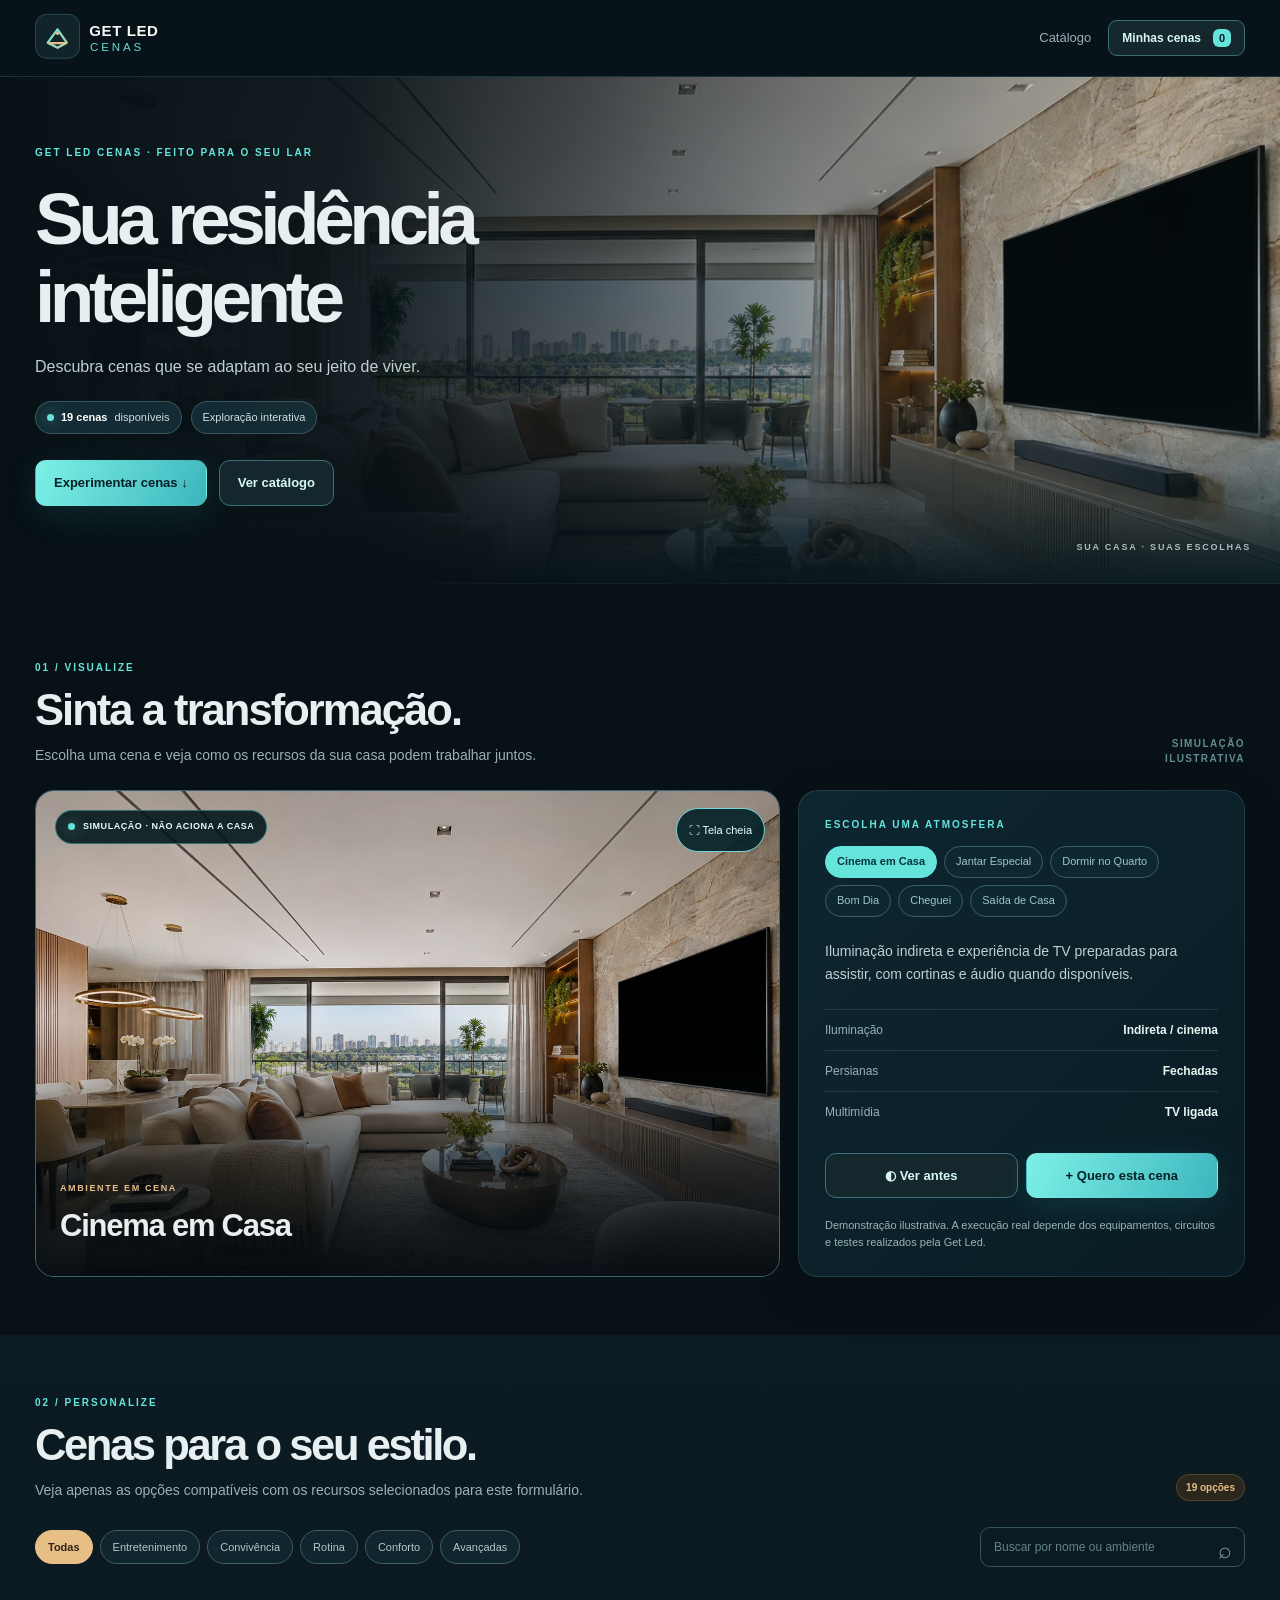
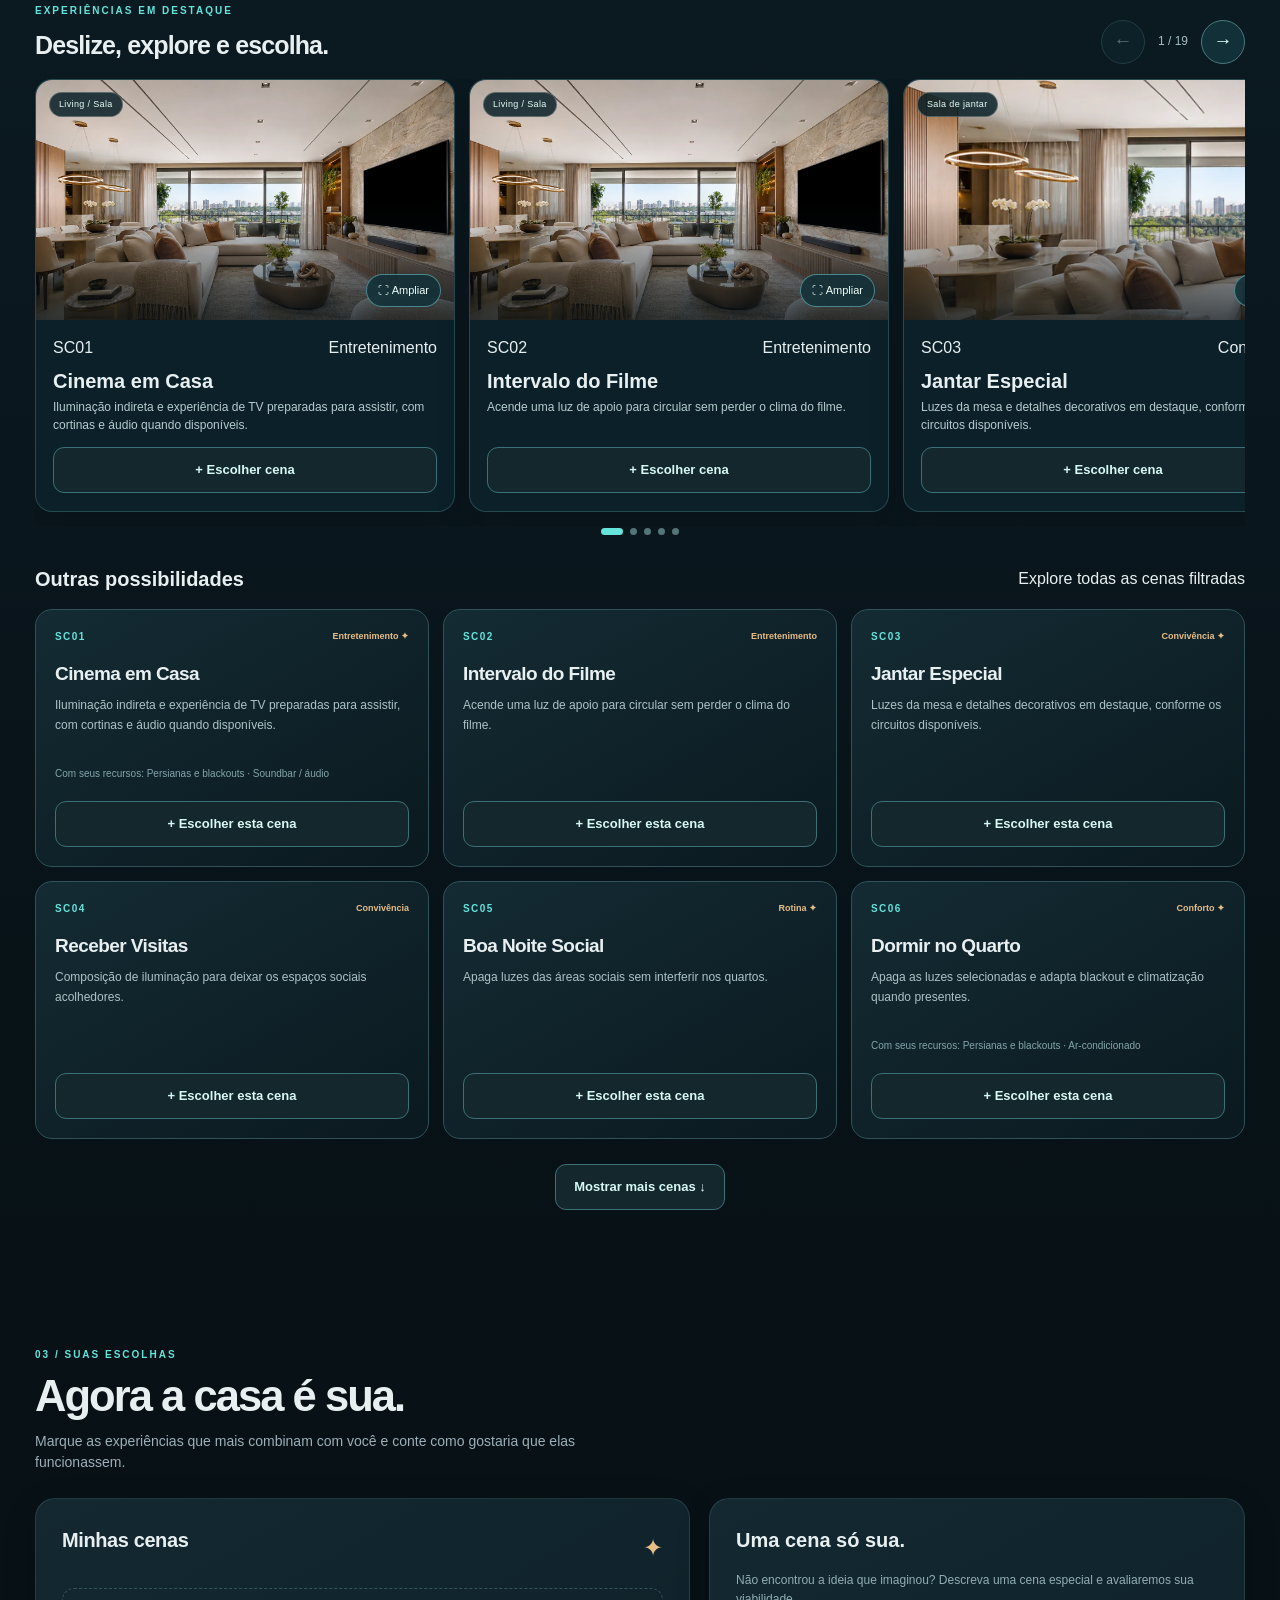
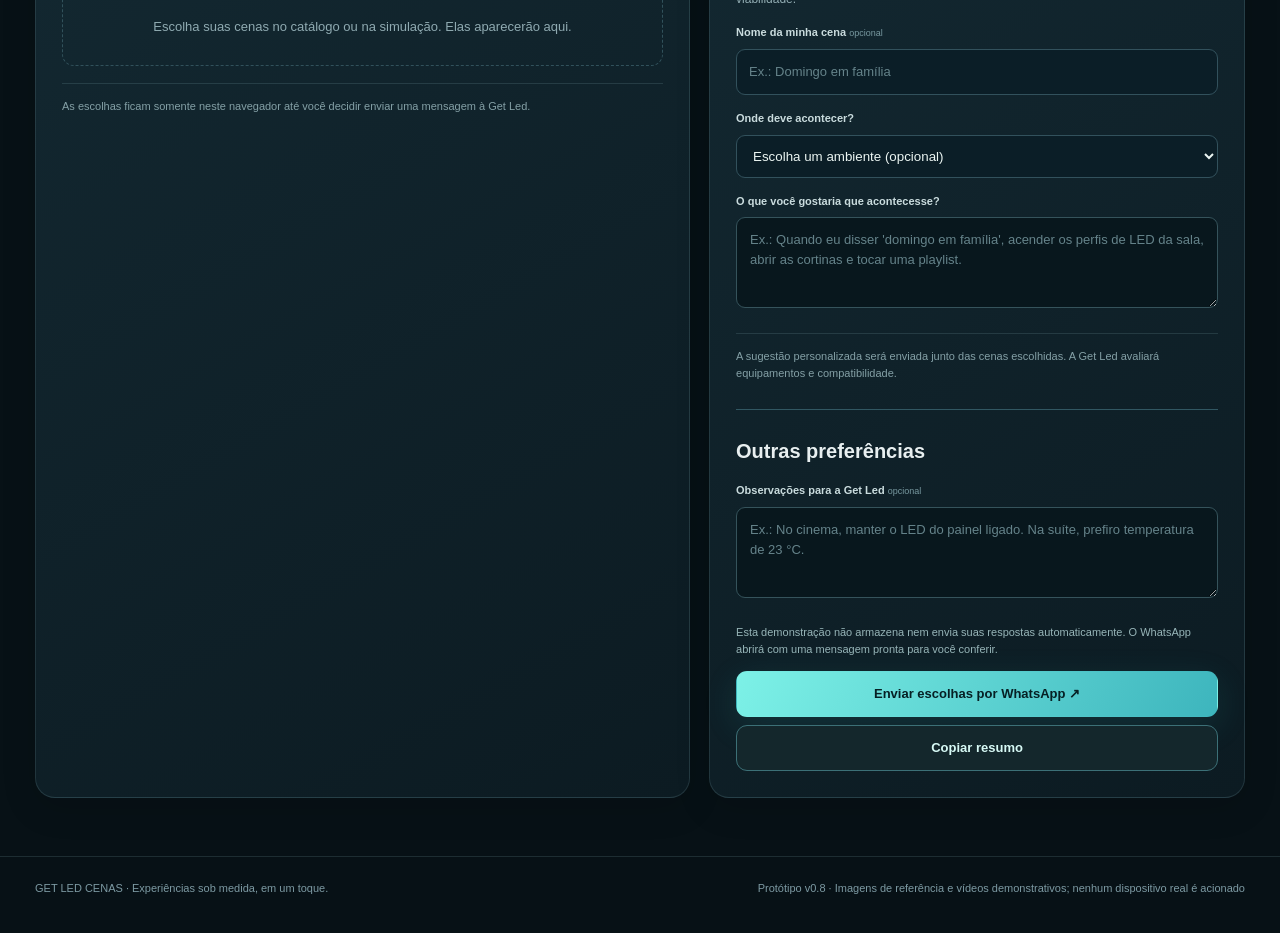
==== commit 5c3985b5: "feat(get-led-cenas): Studio v0.8 video-first player, media manifest and production guide" ====
--- a/get-led-cenas/formulario.html
+++ b/get-led-cenas/formulario.html
@@ -1,72 +1,26 @@
-<!doctype html><html lang="pt-BR"><head><meta charset="utf-8"><meta name="viewport" content="width=device-width,initial-scale=1,viewport-fit=cover"><meta name="robots" content="noindex,nofollow"><meta name="referrer" content="no-referrer"><meta name="theme-color" content="#081319"><meta name="description" content="GET LED CENAS: descubra e escolha experiências inteligentes para sua casa."><title>GET LED CENAS — Experiências para sua casa</title><link rel="stylesheet" href="style.css"><link rel="stylesheet" href="style-v03.css"><link rel="stylesheet" href="style-v04.css"><link rel="stylesheet" href="style-v05.css"><link rel="stylesheet" href="style-v06.css"><link rel="stylesheet" href="style-v07.css"></head><body data-page="client"><header class="topbar"><div class="shell topbar-inner"><a class="brandlink" href="#inicio" aria-label="GET LED CENAS"><img class="brand" src="assets/logo.svg" alt="GET LED CENAS"></a><nav class="topbar-actions"><a class="topnav" href="#catalogo">Catálogo</a><a class="button outline small" href="#selecionadas">Minhas cenas <b class="nav-count" id="topCount">0</b></a></nav></div></header>
+<!doctype html><html lang="pt-BR"><head><meta charset="utf-8"><meta name="viewport" content="width=device-width,initial-scale=1,viewport-fit=cover"><meta name="robots" content="noindex,nofollow"><meta name="referrer" content="no-referrer"><meta name="theme-color" content="#081319"><meta name="description" content="GET LED CENAS: descubra e escolha experiências inteligentes para sua casa."><title>GET LED CENAS — Experiências para sua casa</title><link rel="stylesheet" href="style.css"><link rel="stylesheet" href="style-v03.css"><link rel="stylesheet" href="style-v04.css"><link rel="stylesheet" href="style-v05.css"><link rel="stylesheet" href="style-v06.css"><link rel="stylesheet" href="style-v07.css"><link rel="stylesheet" href="style-v08.css"></head><body data-page="client"><header class="topbar"><div class="shell topbar-inner"><a class="brandlink" href="#inicio" aria-label="GET LED CENAS"><img class="brand" src="assets/logo.svg" alt="GET LED CENAS"></a><nav class="topbar-actions"><a class="topnav" href="#catalogo">Catálogo</a><a class="button outline small" href="#selecionadas">Minhas cenas <b class="nav-count" id="topCount">0</b></a></nav></div></header>
 <main><section id="inicio" class="client-hero"><div class="client-hero-image"></div><div class="shell client-hero-content"><div class="eyebrow">GET LED CENAS · FEITO PARA O SEU LAR</div><h1 id="title">Sua casa, <em>suas cenas.</em></h1><p id="welcome">Explore experiências personalizadas para a sua casa.</p><div class="hero-client-meta"><span class="meta-badge"><i class="live-dot"></i><b id="sceneTotal">0 cenas</b> disponíveis</span><span class="meta-badge">Exploração interativa</span></div><div class="hero-cta"><a class="button primary" href="#simulador">Experimentar cenas ↓</a><a class="button outline" href="#catalogo">Ver catálogo</a></div></div><div class="hero-watermark">SUA CASA · SUAS ESCOLHAS</div></section>
 <section class="shell studio-section" id="simulador"><div class="section-heading"><div><div class="eyebrow">01 / VISUALIZE</div><h2>Sinta a transformação.</h2><p>Escolha uma cena e veja como os recursos da sua casa podem trabalhar juntos.</p></div><span class="version-mark">SIMULAÇÃO<br>ILUSTRATIVA</span></div><div class="experience-layout"><div class="studio" id="studio" role="img" aria-label="Simulação ilustrativa do living com iluminação, persiana e TV"><div class="studio-image"></div><div class="studio-led"></div><div class="studio-pendant"></div><div class="studio-overlay"></div><div class="studio-glow"></div><div class="studio-curtain"></div><div class="studio-tv"></div><div class="studio-soundbar"></div><div class="stage-pill"><i class="live-dot"></i> SIMULAÇÃO · NÃO ACIONA A CASA</div><button type="button" id="fullscreenSim" class="fullscreen-trigger" aria-label="Abrir simulação em tela cheia">⛶ Tela cheia</button><div class="studio-caption"><span>AMBIENTE EM CENA</span><h3 id="simName">Cinema em Casa</h3></div></div><div class="glass-panel scene-console"><div class="eyebrow">ESCOLHA UMA ATMOSFERA</div><div id="simFilters" class="sim-buttons"></div><p id="simDesc" class="scene-explain"></p><div class="device-state" id="deviceState"><span>Iluminação <b id="stateLight">Composta</b></span><span>Persianas <b id="stateBlind">Conforme recurso</b></span><span>Multimídia <b id="stateMedia">Sob demanda</b></span></div><div class="console-actions"><button class="button outline" id="beforeAfter" type="button" aria-pressed="false">◐ Ver antes</button><button class="button primary" id="chooseSim" type="button">Selecionar cena</button></div><div class="technical-note">Demonstração ilustrativa. A execução real depende dos equipamentos, circuitos e testes realizados pela Get Led.</div></div></div></section>
 <section class="catalog-section" id="catalogo"><div class="shell"><div class="section-heading"><div><div class="eyebrow">02 / PERSONALIZE</div><h2>Cenas para o seu estilo.</h2><p>Veja apenas as opções compatíveis com os recursos selecionados para este formulário.</p></div><span id="visibleMeta" class="number-pill">0 cenas</span></div><div class="catalog-toolbar"><div id="filters" class="filter-strip" aria-label="Filtrar categorias de cenas"></div><div class="search-wrap catalog-search"><input class="search" id="clientSceneSearch" type="search" placeholder="Buscar por nome ou ambiente" aria-label="Buscar cenas"><span aria-hidden="true">⌕</span></div></div><div class="carousel-heading"><div><span class="eyebrow">EXPERIÊNCIAS EM DESTAQUE</span><h3>Deslize, explore e escolha.</h3></div><div class="carousel-controls"><button type="button" class="carousel-arrow" id="carouselPrev" aria-label="Cena anterior">←</button><span id="carouselPosition" class="carousel-position">1 / 1</span><button type="button" class="carousel-arrow" id="carouselNext" aria-label="Próxima cena">→</button></div></div><div id="sceneCarousel" class="scene-carousel" aria-label="Carrossel de cenas"></div><div class="carousel-dots" id="carouselDots"></div><div class="catalog-secondary-title"><h3>Outras possibilidades</h3><span class="subtle">Explore todas as cenas filtradas</span></div><div id="sceneGrid" class="scene-cards"></div><div id="catalogEmpty" class="catalog-empty hidden">Nenhuma cena encontrada. Tente outra categoria ou termo.</div><button id="loadMore" type="button" class="button outline load-more hidden">Mostrar mais cenas ↓</button></div></section>
 <section class="shell studio-section choices-section" id="selecionadas"><div class="section-heading"><div><div class="eyebrow">03 / SUAS ESCOLHAS</div><h2>Agora a casa é sua.</h2><p>Marque as experiências que mais combinam com você e conte como gostaria que elas funcionassem.</p></div></div><div class="choices-layout"><section class="glass-panel"><div class="panel-head"><h3 id="choiceCount">Suas cenas selecionadas</h3><span class="choice-star">✦</span></div><div id="choiceList" class="choices-list" aria-live="polite"></div><div class="note-inline">As escolhas ficam somente neste navegador até você decidir enviar uma mensagem à Get Led.</div></section><section class="glass-panel"><h3>Uma cena só sua.</h3><p class="panel-copy">Não encontrou a ideia que imaginou? Descreva uma cena especial e avaliaremos sua viabilidade.</p><label class="field"><span>Nome da minha cena <small>opcional</small></span><input id="customName" maxlength="70" placeholder="Ex.: Domingo em família" autocomplete="off"></label><label class="field"><span>Onde deve acontecer?</span><select id="customRoom"></select></label><label class="field"><span>O que você gostaria que acontecesse?</span><textarea id="customDescription" maxlength="700" placeholder="Ex.: Quando eu disser 'domingo em família', acender os perfis de LED da sala, abrir as cortinas e tocar uma playlist."></textarea></label><div class="note-inline">A sugestão personalizada será enviada junto das cenas escolhidas. A Get Led avaliará equipamentos e compatibilidade.</div><hr class="soft-rule"><h3>Outras preferências</h3><label class="field"><span>Observações para a Get Led <small>opcional</small></span><textarea id="notes" placeholder="Ex.: No cinema, manter o LED do painel ligado. Na suíte, prefiro temperatura de 23 °C." maxlength="1600"></textarea></label><p class="technical-note">Esta demonstração não armazena nem envia suas respostas automaticamente. O WhatsApp abrirá com uma mensagem pronta para você conferir.</p><div class="release-actions"><button id="send" class="button primary full" type="button">Enviar escolhas por WhatsApp ↗</button><button id="copy" class="button outline full" type="button">Copiar resumo</button></div></section></div></section></main>
-<div id="simModal" class="sim-modal hidden showroom-v07" role="dialog" aria-modal="true" aria-labelledby="modalTitle">
-  <div class="sim-modal-header" aria-hidden="true"><span id="modalSceneTitle">Cena</span><span id="modalSubtitle"></span><span id="modalDetails"></span><span id="modalStateLight"></span><span id="modalStateBlind"></span><span id="modalStateMedia"></span><span id="modalStateAudio"></span><span id="tourCounter"></span><div id="tourStops"></div><button type="button" id="tourPrev">Anterior</button><button type="button" id="tourNext">Próximo</button><button type="button" id="modalPrevScene">Anterior</button><button type="button" id="modalNextScene">Próxima</button></div>
-  <div class="immersive-layout">
-    <div class="sim-modal-visual" id="modalVisual" tabindex="0" aria-label="Experiência imersiva. Toque para visualizar controles.">
-      <div class="studio-image"></div><div class="studio-overlay"></div><div class="studio-glow"></div><div class="studio-led"></div><div class="studio-pendant"></div><div class="studio-curtain"></div><div class="studio-tv"></div><div class="studio-soundbar"></div><div class="transition-veil"></div>
-      <svg id="livingCinemaSVG" class="living-cinema-svg" viewBox="0 0 1450 967" preserveAspectRatio="xMidYMid slice" role="img" aria-label="Sala ilustrativa: janela com persiana, perfis LED do teto, pendentes, TV e soundbar">
-<defs>
-  <linearGradient id="veil" x1="0" x2="0" y1="0" y2="1"><stop offset="0" stop-color="#07101e" stop-opacity=".18"/><stop offset=".55" stop-color="#050e19" stop-opacity=".48"/><stop offset="1" stop-color="#020812" stop-opacity=".56"/></linearGradient>
-  <linearGradient id="blindGrad" x1="0" x2="1"><stop offset="0" stop-color="#434649"/><stop offset=".28" stop-color="#272a30"/><stop offset=".5" stop-color="#373940"/><stop offset=".74" stop-color="#1b242c"/><stop offset="1" stop-color="#3f4447"/></linearGradient>
-  <pattern id="blindFabric" width="26" height="14" patternUnits="userSpaceOnUse"><rect width="26" height="14" fill="url(#blindGrad)"/><path d="M0 13H26" stroke="#c4d0d2" stroke-opacity=".055"/></pattern>
-  <radialGradient id="lightPool"><stop offset="0" stop-color="#ffce87" stop-opacity=".66"/><stop offset="1" stop-color="#ffce87" stop-opacity="0"/></radialGradient>
-  <radialGradient id="tvBacklight"><stop offset="0" stop-color="#41b6fd" stop-opacity=".49"/><stop offset="1" stop-color="#41b6fd" stop-opacity="0"/></radialGradient>
-  <linearGradient id="tvImage" x1="0" x2="1" y1=".9" y2="0"><stop offset="0" stop-color="#07152c"/><stop offset=".35" stop-color="#125b94"/><stop offset=".62" stop-color="#42b4d8"/><stop offset="1" stop-color="#102b55"/></linearGradient>
-  <filter id="goldGlow" x="-70%" y="-100%" width="240%" height="300%"><feGaussianBlur stdDeviation="12"/></filter>
-  <filter id="tvGlow" x="-100%" y="-100%" width="300%" height="300%"><feGaussianBlur stdDeviation="22"/></filter>
-  <clipPath id="windowClip"><path d="M419 381 L926 380 926 637 419 637Z"/></clipPath>
-  <clipPath id="screenClip"><path d="M1135 355 L1426 277 1426 601 1135 575Z"/></clipPath>
-</defs>
-<image href="assets/sala-premium.webp" x="0" y="0" width="1450" height="967" preserveAspectRatio="none"/>
-<rect class="cinema-night" width="1450" height="967" fill="url(#veil)"/>
-<g class="blind-scene" clip-path="url(#windowClip)"><rect class="blind-plane" x="419" y="381" width="507" height="257" fill="url(#blindFabric)"/><path d="M419 381H926" stroke="#d5dbe2" stroke-opacity=".25" stroke-width="5"/></g>
-<g class="led-scene" fill="none" stroke-linecap="round">
-  <path class="led-bloom" d="M262 -8L558 342 M406 -8L561 330 M1133 -8L930 346" stroke="#ffbc70" stroke-width="29" filter="url(#goldGlow)"/>
-  <path class="led-core" d="M262 -8L558 342 M406 -8L561 330 M1133 -8L930 346" stroke="#ffe6b8" stroke-width="4.4"/>
-  <path class="led-flare" d="M262 -8L558 342 M406 -8L561 330 M1133 -8L930 346" stroke="#fff8df" stroke-width="1.4"/>
-  <ellipse class="led-floor-reflect" cx="745" cy="824" rx="600" ry="88" fill="url(#lightPool)" stroke="none"/>
-</g>
-<g class="pendant-light">
-  <ellipse cx="151" cy="414" rx="74" ry="19" stroke="#ffe7ac" stroke-width="7" fill="none"/>
-  <ellipse cx="267" cy="447" rx="64" ry="13" stroke="#ffe7ac" stroke-width="5" fill="none"/>
-  <ellipse cx="151" cy="452" rx="125" ry="86" fill="url(#lightPool)" opacity=".28"/>
-</g>
-<ellipse class="screen-halo" cx="1262" cy="435" rx="232" ry="292" fill="url(#tvBacklight)" filter="url(#tvGlow)"/>
-<g class="tv-scene" clip-path="url(#screenClip)">
-  <rect x="1135" y="275" width="293" height="329" fill="#040a12"/>
-  <rect class="screen-boot" x="1135" y="275" width="293" height="329" fill="url(#tvImage)"/>
-  <path class="tv-moving" d="M1050 505 Q1230 295 1445 339L1460 460Q1290 420 1120 620Z" fill="#83d5ff" opacity=".26"/>
-  <path d="M1170 374Q1290 330 1415 307" stroke="#e0f6ff" stroke-opacity=".23" stroke-width="2" fill="none"/>
-</g>
-<g class="audio-scene"><rect x="1150" y="613" width="250" height="45" rx="7" fill="#071116" opacity=".2"/><g class="audio-pips" stroke="#74e0ee" stroke-width="4" stroke-linecap="round"><path d="M1198 638v-6 M1212 638v-14 M1226 638v-10 M1240 638v-18 M1254 638v-8 M1268 638v-15 M1282 638v-10 M1296 638v-18 M1310 638v-6 M1324 638v-14"/></g></g>
-</svg>
-      <canvas id="gpuSceneCanvas" class="gpu-light-canvas" aria-hidden="true"></canvas>
-      <div class="tour-focus-halo" id="focusHalo" aria-hidden="true"></div><div class="immersive-side-note" id="focusLabel">Visão geral</div>
-      <div id="sequenceStatus" class="sequence-status"><small>GET LED · SCENE ENGINE</small><strong>Pronto para reproduzir</strong><span>Toque em reproduzir para experimentar.</span></div>
-      <div id="modalDeviceChips" class="device-chip-stack"></div>
-      <div class="player-hud player-top" id="playerTop">
-        <div class="player-brand"><span class="player-logo">G<span>L</span></span><div><small>GET LED CENAS · SHOWROOM</small><strong id="modalTitle">Cinema em Casa</strong></div></div>
-        <button class="player-icon close" type="button" id="modalClose" aria-label="Fechar player">✕</button>
-      </div>
-      <button class="player-hud player-nav player-nav-prev" type="button" id="modalPrevSceneOverlay" aria-label="Cena anterior">‹</button>
-      <button class="player-hud player-nav player-nav-next" type="button" id="modalNextSceneOverlay" aria-label="Próxima cena">›</button>
-      <div class="player-hud player-bottom" id="playerBottom">
-        <div class="player-progress-track"><div id="playerProgress" class="player-progress-fill"></div></div>
-        <div class="player-meta"><div class="player-meta-title"><small id="playerRoom">LIVING · AMBIENTE ILUSTRATIVO</small><b id="playerSceneName">Cinema em Casa</b></div><div id="playerSceneIndex" class="player-index">01 / 06</div></div>
-        <div class="player-actions">
-          <button id="modalPlayScene" type="button" class="player-action primary">▶ <span>Reproduzir</span></button>
-          <button id="modalBeforeAfter" type="button" class="player-action">◐ <span>Antes / depois</span></button>
-          <button id="modalVisitToggle" type="button" class="player-action">⌖ <span>Visitar ambiente</span></button>
-          <button id="modalChoose" type="button" class="player-action choose">＋ <span>Escolher cena</span></button>
-        </div>
-      </div>
-      <div class="player-rotate-hint" id="playerRotateHint" aria-hidden="true">↻ Gire o celular para uma experiência mais imersiva</div>
-      <div id="playerTouchHint" class="player-touch-hint" aria-hidden="true">Toque para exibir os controles</div>
-    </div>
+<div id="simModal" class="sim-modal video-showroom hidden" role="dialog" aria-modal="true" aria-labelledby="modalTitle">
+  <div class="modal-legacy sr-only" aria-hidden="true"><span id="modalSceneTitle"></span><span id="modalSubtitle"></span><span id="modalDetails"></span><span id="modalStateLight"></span><span id="modalStateBlind"></span><span id="modalStateMedia"></span><span id="modalStateAudio"></span><span id="tourCounter"></span><div id="tourStops"></div><button id="modalVisitToggle" type="button"></button><button type="button" id="tourPrev"></button><button type="button" id="tourNext"></button><button type="button" id="modalPrevScene"></button><button type="button" id="modalNextScene"></button><span id="focusLabel"></span><span id="focusHalo"></span><div id="modalDeviceChips"></div><div id="sequenceStatus"><strong></strong><span></span></div></div>
+  <div id="modalVisual" class="video-showroom-stage" tabindex="0" aria-label="Player imersivo do GET LED CENAS">
+    <div class="video-showroom-backdrop" id="videoAmbient"></div>
+    <img id="videoPoster" class="video-showroom-poster" alt="Referência visual genérica do ambiente" draggable="false">
+    <video id="videoScene" class="video-showroom-media" playsinline preload="metadata" muted disablepictureinpicture aria-label="Vídeo ilustrativo da cena" ></video>
+    <div class="video-showroom-vignette" aria-hidden="true"></div>
+    <div id="theaterNotice" class="theater-notice"><span class="notice-indicator" aria-hidden="true"></span><span id="theaterNoticeText">Imagem de referência — vídeo em produção</span></div>
+    <div id="theaterEmpty" class="theater-empty"><div class="theater-empty-line"></div><div class="theater-empty-label">PRÉVIA DE AMBIENTE</div><h3>Vídeo cinematográfico em preparação</h3><p>Esta fotografia é apenas uma referência. As animações de persiana, TV e iluminação serão exibidas aqui após a produção audiovisual.</p></div>
+    <div id="theaterTapToShow" class="theater-tap-hint">Toque para exibir os controles</div>
+    <header class="theater-hud theater-top"><div class="theater-brand"><span class="theater-logo">G<span>L</span></span><div><small>GET LED CENAS · SHOWROOM</small><strong id="modalTitle">Cena</strong></div></div><div class="theater-right"><span id="theaterVersion">ESTÚDIO v0.8</span><button id="modalClose" type="button" class="theater-close" aria-label="Fechar player">✕</button></div></header>
+    <button id="modalPrevSceneOverlay" type="button" class="theater-hud theater-prev" aria-label="Cena anterior">‹</button>
+    <button id="modalNextSceneOverlay" type="button" class="theater-hud theater-next" aria-label="Próxima cena">›</button>
+    <footer class="theater-hud theater-bottom"><div class="theater-progress-track" id="videoSeekTrack" role="slider" aria-label="Posição do vídeo" aria-valuemin="0" aria-valuemax="100" aria-valuenow="0" tabindex="0"><div id="videoProgress" class="theater-progress-fill"></div></div><div class="theater-summary"><div><small id="playerRoom">LIVING / SALA</small><strong id="playerSceneName">Cena</strong></div><span id="playerSceneIndex">01 / 01</span></div>
+      <div class="theater-controls"><button id="modalPlayScene" type="button" class="theater-control theater-control-primary"><span aria-hidden="true">▶</span><span id="theaterPlayLabel">Reproduzir</span></button><button id="modalBeforeAfter" type="button" class="theater-control"><span aria-hidden="true">◐</span><span id="theaterBeforeLabel">Referência</span></button><button id="theaterAudio" type="button" class="theater-control" aria-pressed="false" disabled><span aria-hidden="true">♫</span><span>Som</span></button><button id="theaterScenes" type="button" class="theater-control"><span aria-hidden="true">☷</span><span>Cenas</span></button><button id="modalChoose" type="button" class="theater-control theater-control-choose"><span aria-hidden="true">＋</span><span id="theaterChooseLabel">Escolher cena</span></button></div>
+    </footer>
+    <div id="theaterScenePicker" class="theater-scenes-drawer" hidden><div class="theater-drawer-top"><strong>Escolha uma cena</strong><button type="button" id="theaterClosePicker" aria-label="Fechar lista de cenas">✕</button></div><div id="theaterScenesList" class="theater-scenes-list"></div></div>
+    <div class="theater-sr" aria-live="polite" id="theaterAnnounce"></div>
   </div>
 </div>
-<footer class="footer"><div class="shell footer-flex"><span>GET LED CENAS · Experiências sob medida, em um toque.</span><span>Protótipo v0.7 · Nenhum dispositivo real é acionado</span></div></footer><div class="mobile-dock" id="mobileDock"><div><strong id="dockCount">0 cenas escolhidas</strong><span>Seu projeto personalizado</span></div><a href="#selecionadas" class="button primary small">Ver escolhas ↗</a></div><div id="toast" class="toast" role="status" aria-live="polite"></div><script src="data.js" defer></script><script src="common.js" defer></script><script src="formulario.js" defer></script><script src="gpu-effects.js" defer></script><script src="player-v07.js" defer></script></body></html>
+<footer class="footer"><div class="shell footer-flex"><span>GET LED CENAS · Experiências sob medida, em um toque.</span><span>Protótipo v0.8 · Imagens de referência e vídeos demonstrativos; nenhum dispositivo real é acionado</span></div></footer><div class="mobile-dock" id="mobileDock"><div><strong id="dockCount">0 cenas escolhidas</strong><span>Seu projeto personalizado</span></div><a href="#selecionadas" class="button primary small">Ver escolhas ↗</a></div><div id="toast" class="toast" role="status" aria-live="polite"></div><script src="data.js" defer></script><script src="common.js" defer></script><script src="formulario.js" defer></script><script src="player-video-v08.js" defer></script></body></html>
--- a/get-led-cenas/style-v08.css
+++ b/get-led-cenas/style-v08.css
@@ -0,0 +1,142 @@
+/* GET LED CENAS / VIDEO SHOWROOM v0.8 — mobile-first, no fabricated hardware layers */
+:root{--theater-bg:#071016;--theater-accent:#75dfda;--theater-fg:#eaf5f5;--theater-subtle:#a6b9bd}
+body[data-page="client"] .studio .studio-led,
+body[data-page="client"] .studio .studio-pendant,
+body[data-page="client"] .studio .studio-curtain,
+body[data-page="client"] .studio .studio-tv,
+body[data-page="client"] .studio .studio-soundbar,
+body[data-page="client"] .studio .studio-glow{display:none !important}
+body[data-page="client"] .studio .studio-image,
+body[data-page="client"] .studio.cinema .studio-image,
+body[data-page="client"] .studio.noite .studio-image{
+  filter:brightness(.96) saturate(.99) !important;
+  transform:none !important;
+  background-size:cover !important;
+  transition:background-image .3s ease;
+}
+body[data-page="client"] .studio .studio-overlay{background:linear-gradient(180deg,rgba(1,12,16,.02),rgba(1,12,16,.03) 47%,rgba(1,12,16,.70) 100%) !important;opacity:1 !important}
+body[data-page="client"] .technical-note{color:#97b5b8}
+body[data-page="client"] .client-hero{min-height:clamp(300px,44vh,500px)}
+body[data-page="client"] .scene-console{box-shadow:0 16px 48px rgba(0,0,0,.16)}
+body[data-page="client"] .studio-section{padding-top:clamp(48px,6vw,80px)}
+body[data-page="client"] .studio{min-height:320px}
+body[data-page="client"] .studio-caption{z-index:7}
+body[data-page="client"] .stage-pill{background:rgba(4,23,29,.89);border-color:rgba(90,210,210,.43)}
+.sr-only{position:absolute !important;width:1px;height:1px;overflow:hidden;clip:rect(0,0,0,0);white-space:nowrap;clip-path:inset(50%)}
+.modal-open{overflow:hidden !important}
+.sim-modal.video-showroom{position:fixed;inset:0;z-index:800;display:block;padding:0 !important;background:var(--theater-bg);height:100dvh;width:100vw;overflow:hidden}
+.sim-modal.video-showroom.hidden{display:none !important}
+.video-showroom-stage{position:absolute;inset:0;overflow:hidden;isolation:isolate;background:var(--theater-bg);color:var(--theater-fg);user-select:none;touch-action:pan-y;-webkit-user-select:none}
+.video-showroom-backdrop{position:absolute;inset:-24px;background-size:cover;background-position:center;filter:blur(30px) brightness(.22);transform:scale(1.08);opacity:.85}
+.video-showroom-poster,.video-showroom-media{position:absolute;inset:0;width:100%;height:100%;object-fit:contain;object-position:center;opacity:0;pointer-events:none;transition:opacity .22s ease;background:transparent}
+.video-showroom-poster.is-visible,.video-showroom-media.is-visible{opacity:1}
+.video-showroom-media{z-index:2}
+.video-showroom-poster{z-index:1}
+.video-showroom-vignette{position:absolute;inset:0;z-index:3;pointer-events:none;background:linear-gradient(180deg,rgba(0,0,0,.53) 0%,transparent 23%,transparent 58%,rgba(0,0,0,.65) 100%)}
+.theater-notice{position:absolute;top:calc(88px + env(safe-area-inset-top));left:max(24px,env(safe-area-inset-left));z-index:8;display:flex;align-items:center;gap:8px;padding:8px 11px;border-radius:999px;border:1px solid rgba(177,229,231,.26);background:rgba(4,17,24,.78);font-size:10px;font-weight:700;letter-spacing:.07em;color:#d8eeef;max-width:calc(100% - 40px);backdrop-filter:blur(12px)}
+.notice-indicator{height:6px;width:6px;border-radius:50%;background:#78ded9;box-shadow:0 0 13px #7eede9}
+.theater-empty{position:absolute;z-index:5;left:clamp(16px,4vw,48px);right:auto;bottom:clamp(132px,17vh,174px);width:min(425px,calc(100% - 32px));padding:20px 23px;border:1px solid rgba(169,225,228,.30);background:linear-gradient(135deg,rgba(6,24,31,.88),rgba(3,15,22,.68));backdrop-filter:blur(18px);box-shadow:0 25px 64px rgba(0,0,0,.31);border-radius:22px;transition:opacity .3s ease,transform .3s ease}
+.theater-empty[hidden]{display:none}
+.theater-empty-line{height:2px;width:38px;background:linear-gradient(90deg,#63d9d6,transparent);margin-bottom:15px}
+.theater-empty-label{font-size:10px;letter-spacing:.19em;color:#8bdedc;font-weight:800;margin-bottom:7px}
+.theater-empty h3{font-size:clamp(19px,2.3vw,27px);font-weight:700;line-height:1.15;letter-spacing:-.035em;margin:0 0 7px;color:#f3f8f8}
+.theater-empty p{font-size:13px;line-height:1.52;color:#b5c9cb;margin:0;max-width:40ch}
+.theater-hud{position:absolute;z-index:12;transition:opacity .27s ease,transform .27s ease;opacity:1;pointer-events:auto}
+.theater-top{left:0;right:0;top:0;min-height:74px;display:flex;align-items:center;justify-content:space-between;gap:20px;padding:calc(12px + env(safe-area-inset-top)) calc(20px + env(safe-area-inset-right)) 12px calc(20px + env(safe-area-inset-left));background:linear-gradient(180deg,rgba(5,17,23,.8),rgba(5,17,23,.07));}
+.theater-brand{display:flex;gap:11px;align-items:center;min-width:0}
+.theater-logo{display:grid;place-items:center;width:38px;height:38px;border:1px solid rgba(117,223,218,.45);background:rgba(5,25,30,.8);border-radius:13px;color:#d6f6f5;font-weight:900;letter-spacing:-.12em}
+.theater-logo span{color:#69e3df}
+.theater-brand div{display:flex;min-width:0;flex-direction:column;gap:2px}
+.theater-brand small{font-size:9px;color:#78d5d3;letter-spacing:.16em;font-weight:800}
+.theater-brand strong{font-size:clamp(14px,2.2vw,23px);white-space:nowrap;overflow:hidden;text-overflow:ellipsis;letter-spacing:-.025em}
+.theater-right{display:flex;align-items:center;gap:18px;color:#9eb9bd;font-size:9px;font-weight:700;letter-spacing:.1em}
+.theater-close{display:grid;place-items:center;background:rgba(13,40,47,.81);border:1px solid rgba(174,239,238,.34);color:#e6f8f7;width:42px;height:42px;border-radius:13px;cursor:pointer;font-size:18px}
+.theater-close:hover,.theater-control:hover{background:rgba(35,77,83,.82)}
+.theater-prev,.theater-next{top:50%;transform:translateY(-50%);width:46px;height:56px;border-radius:18px;color:#f2fbf9;background:rgba(4,22,29,.70);border:1px solid rgba(175,233,232,.28);font-size:35px;cursor:pointer;backdrop-filter:blur(10px)}
+.theater-prev{left:calc(18px + env(safe-area-inset-left))}.theater-next{right:calc(18px + env(safe-area-inset-right))}
+.theater-bottom{left:0;right:0;bottom:0;padding:0 calc(24px + env(safe-area-inset-right)) calc(17px + env(safe-area-inset-bottom)) calc(24px + env(safe-area-inset-left));background:linear-gradient(0deg,rgba(1,12,18,.92),rgba(1,12,18,.76) 59%,transparent);}
+.theater-progress-track{height:15px;display:flex;align-items:center;cursor:pointer;outline:0;margin-bottom:12px;position:relative}
+.theater-progress-track::before{content:'';height:3px;background:rgba(208,237,234,.3);border-radius:9px;width:100%;position:absolute}
+.theater-progress-fill{height:3px;background:linear-gradient(90deg,#6de8e4,#a2f3e5);width:0%;border-radius:9px;box-shadow:0 0 14px rgba(120,238,237,.54);position:relative}
+.theater-progress-track:focus-visible{outline:2px solid #8df0e8;outline-offset:5px}
+.theater-progress-track.is-disabled{opacity:.35;cursor:not-allowed}
+.theater-summary{display:flex;align-items:center;justify-content:space-between;gap:14px;margin-bottom:14px}
+.theater-summary div{display:flex;flex-direction:column;gap:3px}
+.theater-summary small{font-size:10px;letter-spacing:.14em;color:#80dbd8;font-weight:800}
+.theater-summary strong{font-size:clamp(16px,2.8vw,27px);letter-spacing:-.03em}
+.theater-summary>span{font-size:11px;letter-spacing:.1em;color:#afc9c9;font-weight:700}
+.theater-controls{display:flex;align-items:center;gap:9px;flex-wrap:wrap}
+.theater-control{display:flex;align-items:center;justify-content:center;gap:9px;color:#d5eeed;border:1px solid rgba(160,222,224,.26);background:rgba(8,34,40,.86);border-radius:12px;font:inherit;font-size:13px;font-weight:700;padding:11px 14px;cursor:pointer;transition:background .18s ease,transform .18s ease;min-height:43px}
+.theater-control:active{transform:scale(.98)}
+.theater-control:disabled{opacity:.38;cursor:not-allowed}
+.theater-control-primary{background:linear-gradient(115deg,#76e5dc,#48bfc0);border-color:rgba(183,255,255,.48);color:#06252a}
+.theater-control-primary:hover{background:#91eee8}
+.theater-control-choose{margin-left:auto;background:rgba(86,224,213,.2);border-color:rgba(129,232,231,.47);color:#d5fffa}
+.theater-control-choose.is-selected{background:#68dad2;color:#052a2e}
+.video-showroom.hud-hidden .theater-hud{opacity:0;pointer-events:none;transform:translateY(8px)}
+.video-showroom.hud-hidden .theater-top{transform:translateY(-35px)}
+.video-showroom.hud-hidden .theater-prev{transform:translate(-22px,-50%)}
+.video-showroom.hud-hidden .theater-next{transform:translate(22px,-50%)}
+.video-showroom.hud-hidden .theater-notice{opacity:.08;pointer-events:none}
+.video-showroom.hud-hidden .theater-empty{opacity:.0;transform:translateY(12px)}
+.video-showroom.hud-hidden:focus-within .theater-hud{opacity:1;pointer-events:auto;transform:none}
+.theater-tap-hint{position:absolute;bottom:28px;left:50%;transform:translateX(-50%);font-size:11px;color:#a9c5c6;z-index:9;white-space:nowrap;opacity:0;pointer-events:none}
+.video-showroom.hud-hidden .theater-tap-hint{animation:tapHint 4s ease 1}
+@keyframes tapHint{10%,70%{opacity:.73}100%{opacity:0}}
+.theater-scenes-drawer{position:absolute;z-index:24;top:calc(75px + env(safe-area-inset-top));bottom:calc(18px + env(safe-area-inset-bottom));right:calc(20px + env(safe-area-inset-right));width:min(370px,calc(100% - 40px));border-radius:22px;border:1px solid rgba(132,226,223,.34);background:rgba(4,20,27,.96);box-shadow:0 30px 90px rgba(0,0,0,.6);backdrop-filter:blur(24px);padding:18px;display:flex;flex-direction:column;gap:12px}
+.theater-scenes-drawer[hidden]{display:none}
+.theater-drawer-top{display:flex;align-items:center;justify-content:space-between;gap:12px;font-size:15px}
+.theater-drawer-top button{border:1px solid rgba(130,200,200,.3);color:#fff;background:rgba(36,80,80,.3);border-radius:10px;padding:8px 11px;cursor:pointer}
+.theater-scenes-list{overflow:auto;display:flex;flex-direction:column;gap:7px;min-height:0;padding-right:3px}
+.theater-scene-option{display:flex;align-items:center;gap:12px;border:1px solid rgba(145,200,201,.14);background:rgba(19,41,49,.68);border-radius:12px;text-align:left;padding:12px;cursor:pointer;color:#d5e8e8;font:inherit;font-size:13px;transition:background .18s}
+.theater-scene-option.current{background:rgba(51,134,136,.3);border-color:rgba(107,226,218,.54)}
+.theater-scene-option span:first-child{font-size:10px;letter-spacing:.08em;color:#75dcdb;font-weight:800}
+.theater-scene-option:hover{background:rgba(49,100,107,.6)}
+.theater-sr{position:absolute;width:1px;height:1px;overflow:hidden;clip:rect(0,0,0,0)}
+.video-showroom-stage:focus{outline:none}
+.video-showroom button:focus-visible{outline:2px solid #b4fff2;outline-offset:3px}
+@media(max-width:700px){
+  body[data-page="client"] .client-hero{min-height:300px}
+  body[data-page="client"] .client-hero-content{padding-top:34px;padding-bottom:42px}
+  body[data-page="client"] .studio-section{padding-top:44px}
+  .theater-top{padding:calc(10px + env(safe-area-inset-top)) 12px 10px;min-height:65px}
+  .theater-brand strong{font-size:16px}
+  .theater-right>span{display:none}
+  .theater-close{width:38px;height:38px}
+  .theater-logo{width:34px;height:34px;font-size:14px}
+  .theater-notice{top:calc(78px + env(safe-area-inset-top));left:12px;font-size:9px;max-width:calc(100% - 24px)}
+  .theater-empty{bottom:clamp(155px,22vh,235px);left:16px;right:16px;width:auto;padding:15px 16px;border-radius:18px}
+  .theater-empty h3{font-size:19px}
+  .theater-empty p{font-size:11.5px;line-height:1.44}
+  .theater-bottom{padding:0 12px calc(15px + env(safe-area-inset-bottom))}
+  .theater-summary{margin-bottom:11px}
+  .theater-summary strong{font-size:17px}
+  .theater-controls{display:grid;grid-template-columns:repeat(3,1fr);gap:8px}
+  .theater-control{font-size:11px;gap:5px;padding:9px 8px;min-height:42px}
+  .theater-control span:first-child{font-size:14px}
+  .theater-control-primary{grid-column:span 1}
+  .theater-control-choose{grid-column:span 2;margin:0}
+  .theater-prev,.theater-next{height:46px;width:35px;font-size:25px;border-radius:12px}
+  .theater-prev{left:8px}.theater-next{right:8px}
+  .theater-scenes-drawer{top:calc(66px + env(safe-area-inset-top));bottom:calc(10px + env(safe-area-inset-bottom));right:8px;width:calc(100% - 16px)}
+}
+@media(max-width:900px) and (orientation:landscape){
+  .theater-top{min-height:58px;padding:calc(5px + env(safe-area-inset-top)) 12px 5px}
+  .theater-notice{top:calc(65px + env(safe-area-inset-top))}
+  .theater-logo{width:29px;height:29px}
+  .theater-bottom{padding:0 16px calc(8px + env(safe-area-inset-bottom))}
+  .theater-progress-track{margin-bottom:5px;height:10px}
+  .theater-summary{margin-bottom:7px}
+  .theater-summary strong{font-size:16px}
+  .theater-summary small{font-size:8px}
+  .theater-controls{display:flex;gap:6px;flex-wrap:nowrap}
+  .theater-control{padding:7px 10px;font-size:10px;min-height:35px}
+  .theater-control-choose{margin-left:auto}
+  .theater-empty{left:58px;bottom:calc(108px + env(safe-area-inset-bottom));width:min(375px,60vw);padding:13px 15px}
+  .theater-empty h3{font-size:17px}
+  .theater-empty p{font-size:10px}
+  .theater-scenes-drawer{top:calc(57px + env(safe-area-inset-top));width:min(340px,calc(100% - 18px))}
+}
+@media(prefers-reduced-motion:reduce){.theater-hud,.theater-empty,.video-showroom-media,.video-showroom-poster,.theater-control{transition:none!important}.theater-tap-hint{animation:none!important}}
+/* Limit the document canvas without disabling horizontal scrolling inside carousels. */
+html,body{max-width:100%;overflow-x:clip}
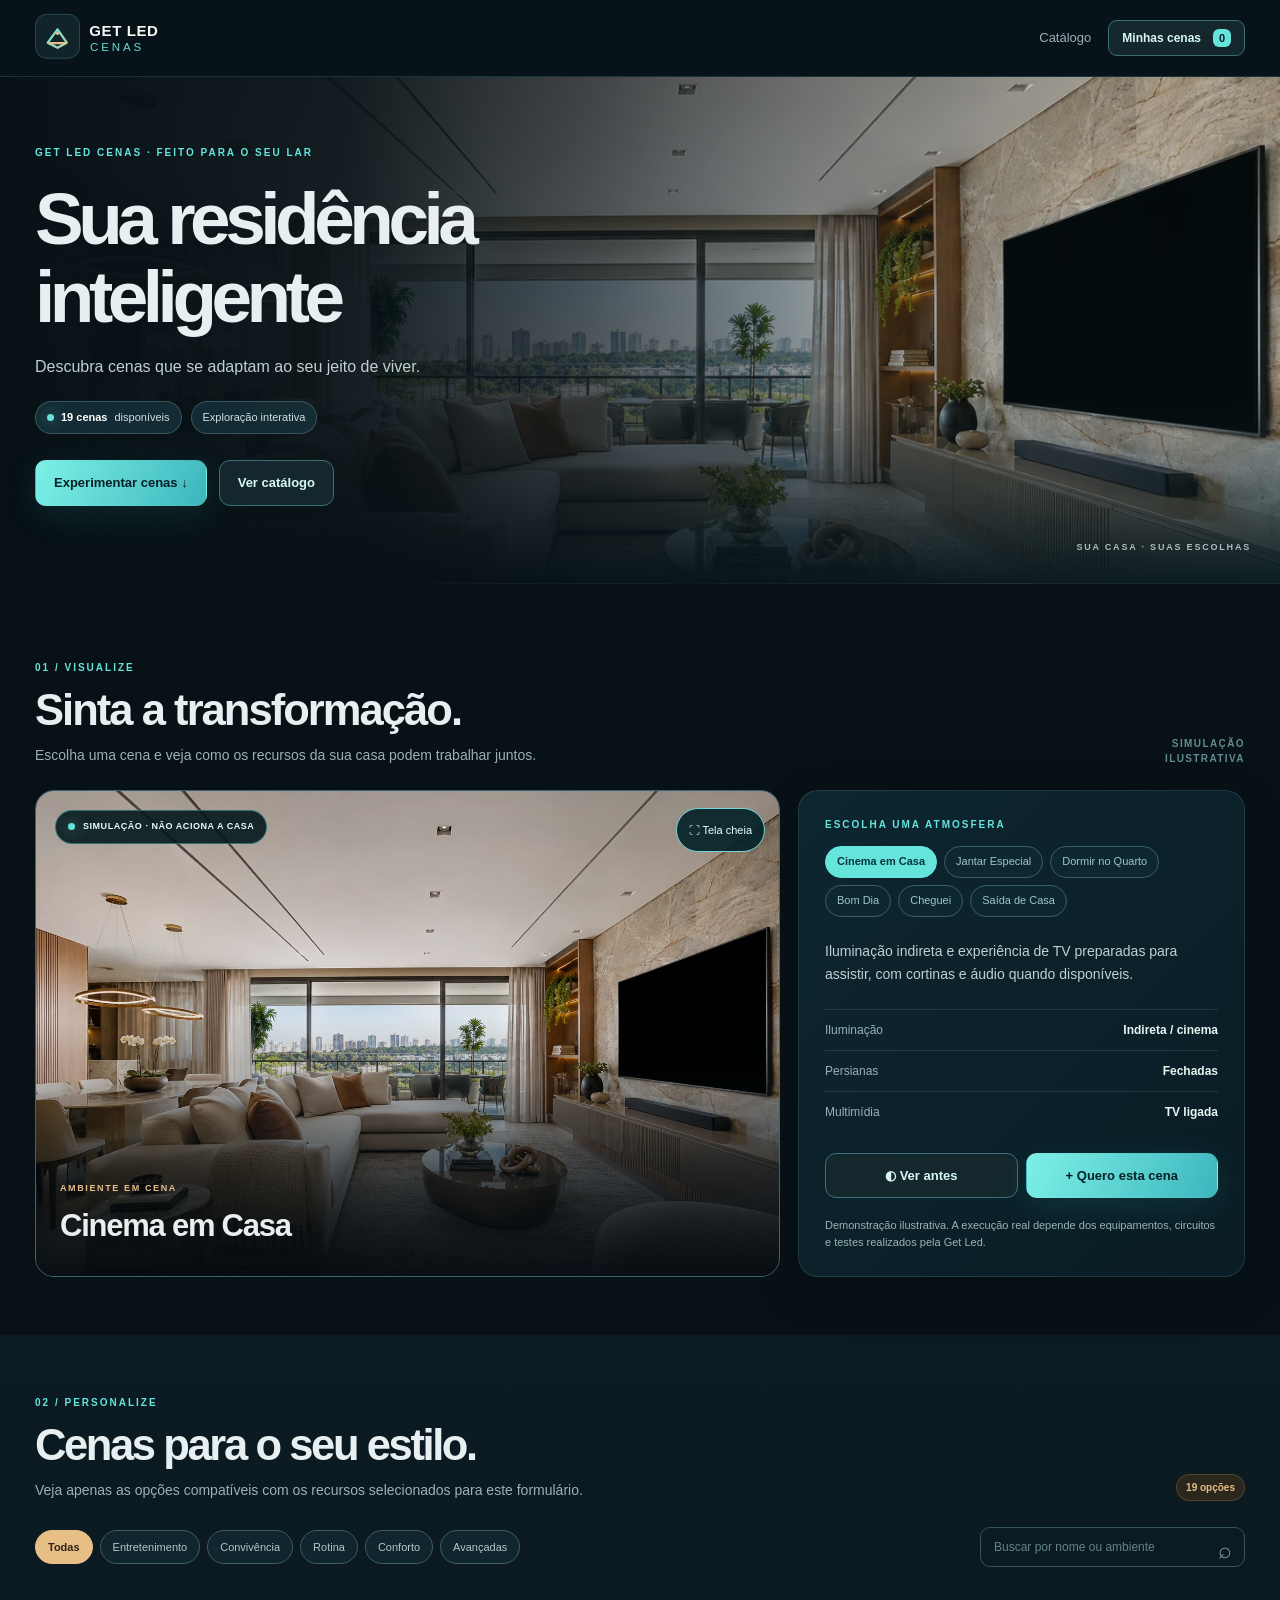
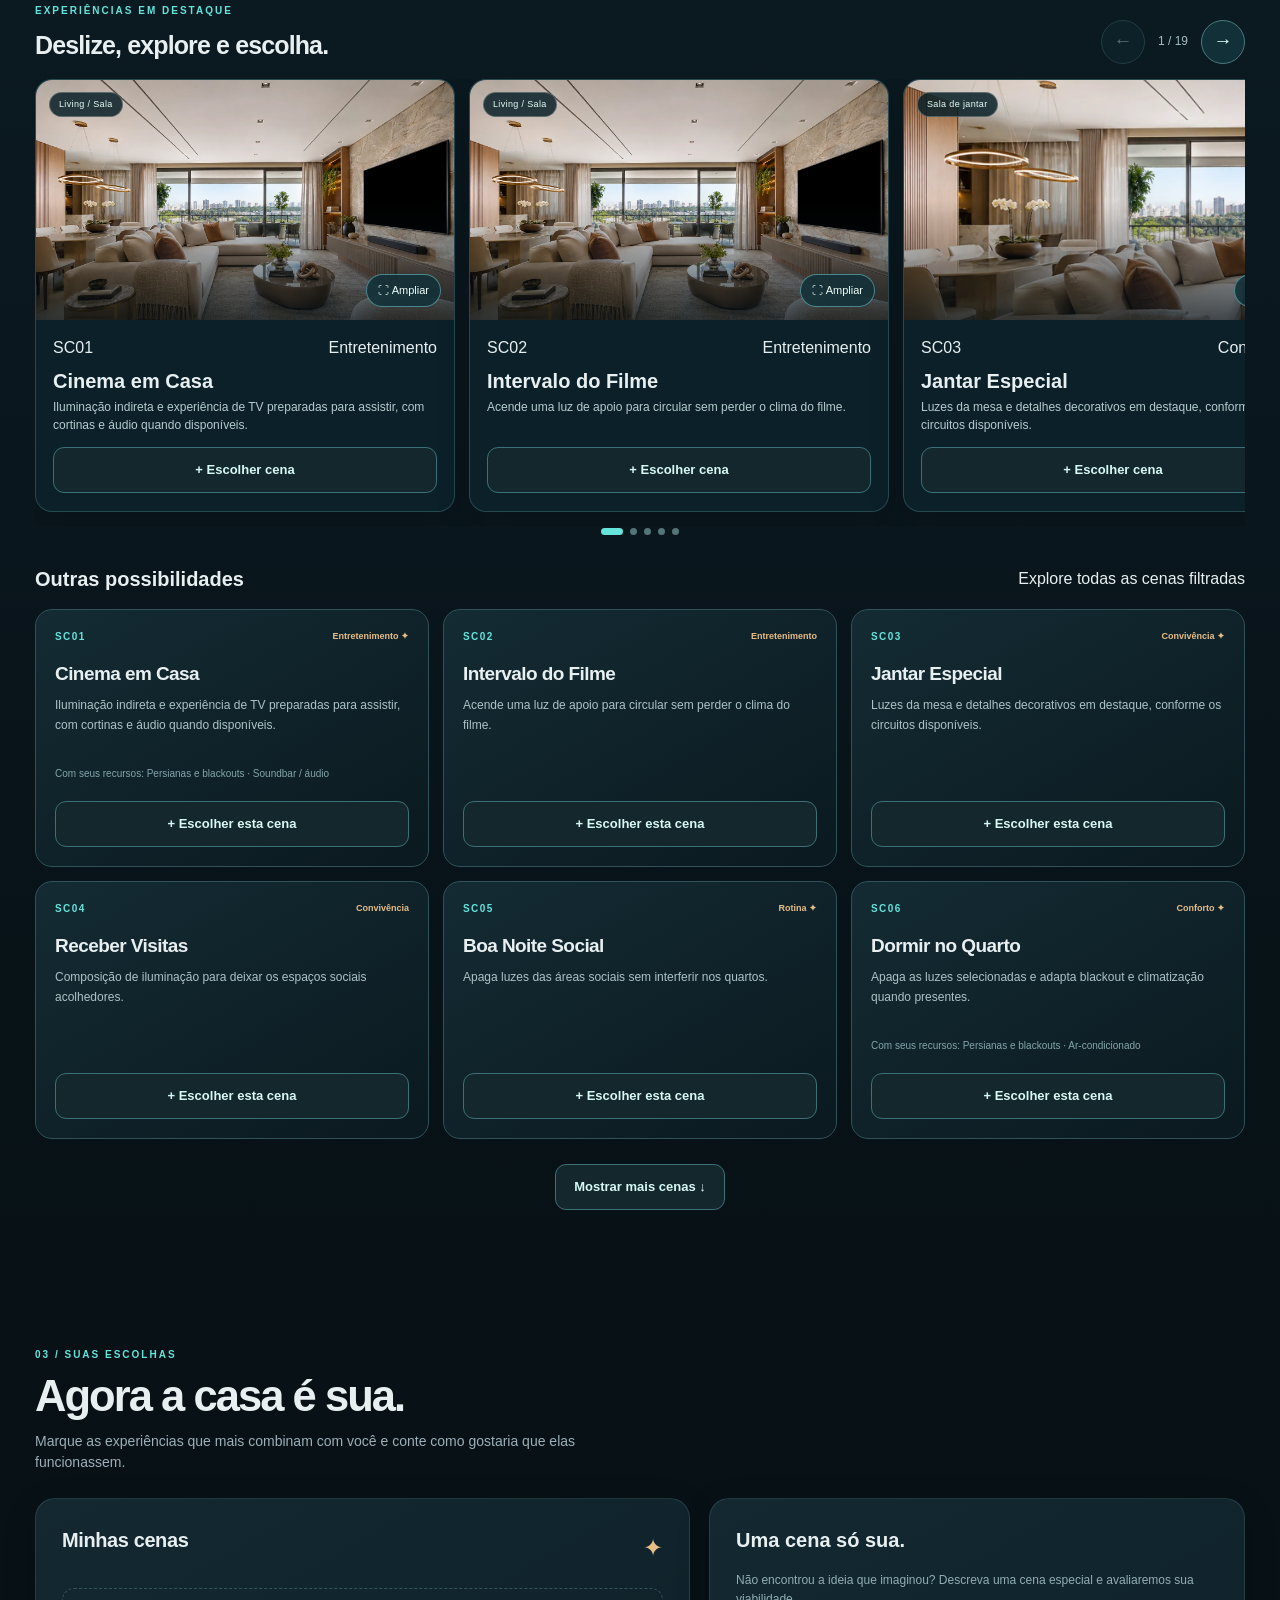
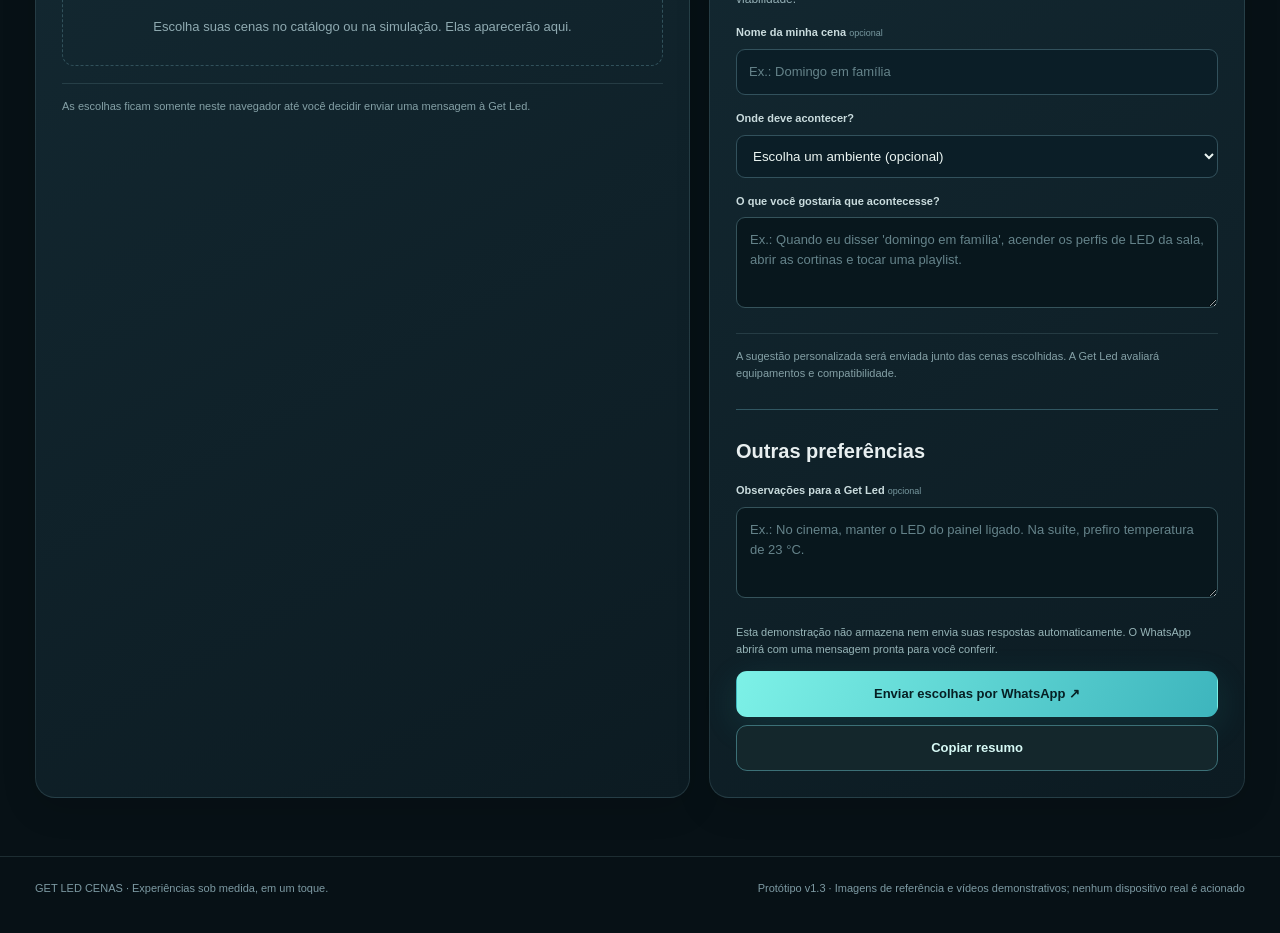
==== commit a1f9c253: "feat(get-led-cenas): v1.3 catalog-first scene curation, generic living pilot and reusable prompts" ====
--- a/get-led-cenas/formulario.html
+++ b/get-led-cenas/formulario.html
@@ -1,7 +1,7 @@
-<!doctype html><html lang="pt-BR"><head><meta charset="utf-8"><meta name="viewport" content="width=device-width,initial-scale=1,viewport-fit=cover"><meta name="robots" content="noindex,nofollow"><meta name="referrer" content="no-referrer"><meta name="theme-color" content="#081319"><meta name="description" content="GET LED CENAS: descubra e escolha experiências inteligentes para sua casa."><title>GET LED CENAS — Experiências para sua casa</title><link rel="stylesheet" href="style.css"><link rel="stylesheet" href="style-v03.css"><link rel="stylesheet" href="style-v04.css"><link rel="stylesheet" href="style-v05.css"><link rel="stylesheet" href="style-v06.css"><link rel="stylesheet" href="style-v07.css"><link rel="stylesheet" href="style-v08.css"></head><body data-page="client"><header class="topbar"><div class="shell topbar-inner"><a class="brandlink" href="#inicio" aria-label="GET LED CENAS"><img class="brand" src="assets/logo.svg" alt="GET LED CENAS"></a><nav class="topbar-actions"><a class="topnav" href="#catalogo">Catálogo</a><a class="button outline small" href="#selecionadas">Minhas cenas <b class="nav-count" id="topCount">0</b></a></nav></div></header>
+<!doctype html><html lang="pt-BR"><head><meta charset="utf-8"><meta name="viewport" content="width=device-width,initial-scale=1,viewport-fit=cover"><meta name="robots" content="noindex,nofollow"><meta name="referrer" content="no-referrer"><meta name="theme-color" content="#081319"><meta name="description" content="GET LED CENAS: descubra e escolha experiências inteligentes para sua casa."><title>GET LED CENAS — Experiências para sua casa</title><link rel="stylesheet" href="style.css"><link rel="stylesheet" href="style-v03.css"><link rel="stylesheet" href="style-v04.css"><link rel="stylesheet" href="style-v05.css"><link rel="stylesheet" href="style-v06.css"><link rel="stylesheet" href="style-v07.css"><link rel="stylesheet" href="style-v08.css"><link rel="stylesheet" href="catalog-v13.css"></head><body data-page="client"><header class="topbar"><div class="shell topbar-inner"><a class="brandlink" href="#inicio" aria-label="GET LED CENAS"><img class="brand" src="assets/logo.svg" alt="GET LED CENAS"></a><nav class="topbar-actions"><a class="topnav" href="#catalogo">Catálogo</a><a class="button outline small" href="#selecionadas">Minhas cenas <b class="nav-count" id="topCount">0</b></a></nav></div></header>
 <main><section id="inicio" class="client-hero"><div class="client-hero-image"></div><div class="shell client-hero-content"><div class="eyebrow">GET LED CENAS · FEITO PARA O SEU LAR</div><h1 id="title">Sua casa, <em>suas cenas.</em></h1><p id="welcome">Explore experiências personalizadas para a sua casa.</p><div class="hero-client-meta"><span class="meta-badge"><i class="live-dot"></i><b id="sceneTotal">0 cenas</b> disponíveis</span><span class="meta-badge">Exploração interativa</span></div><div class="hero-cta"><a class="button primary" href="#simulador">Experimentar cenas ↓</a><a class="button outline" href="#catalogo">Ver catálogo</a></div></div><div class="hero-watermark">SUA CASA · SUAS ESCOLHAS</div></section>
 <section class="shell studio-section" id="simulador"><div class="section-heading"><div><div class="eyebrow">01 / VISUALIZE</div><h2>Sinta a transformação.</h2><p>Escolha uma cena e veja como os recursos da sua casa podem trabalhar juntos.</p></div><span class="version-mark">SIMULAÇÃO<br>ILUSTRATIVA</span></div><div class="experience-layout"><div class="studio" id="studio" role="img" aria-label="Simulação ilustrativa do living com iluminação, persiana e TV"><div class="studio-image"></div><div class="studio-led"></div><div class="studio-pendant"></div><div class="studio-overlay"></div><div class="studio-glow"></div><div class="studio-curtain"></div><div class="studio-tv"></div><div class="studio-soundbar"></div><div class="stage-pill"><i class="live-dot"></i> SIMULAÇÃO · NÃO ACIONA A CASA</div><button type="button" id="fullscreenSim" class="fullscreen-trigger" aria-label="Abrir simulação em tela cheia">⛶ Tela cheia</button><div class="studio-caption"><span>AMBIENTE EM CENA</span><h3 id="simName">Cinema em Casa</h3></div></div><div class="glass-panel scene-console"><div class="eyebrow">ESCOLHA UMA ATMOSFERA</div><div id="simFilters" class="sim-buttons"></div><p id="simDesc" class="scene-explain"></p><div class="device-state" id="deviceState"><span>Iluminação <b id="stateLight">Composta</b></span><span>Persianas <b id="stateBlind">Conforme recurso</b></span><span>Multimídia <b id="stateMedia">Sob demanda</b></span></div><div class="console-actions"><button class="button outline" id="beforeAfter" type="button" aria-pressed="false">◐ Ver antes</button><button class="button primary" id="chooseSim" type="button">Selecionar cena</button></div><div class="technical-note">Demonstração ilustrativa. A execução real depende dos equipamentos, circuitos e testes realizados pela Get Led.</div></div></div></section>
-<section class="catalog-section" id="catalogo"><div class="shell"><div class="section-heading"><div><div class="eyebrow">02 / PERSONALIZE</div><h2>Cenas para o seu estilo.</h2><p>Veja apenas as opções compatíveis com os recursos selecionados para este formulário.</p></div><span id="visibleMeta" class="number-pill">0 cenas</span></div><div class="catalog-toolbar"><div id="filters" class="filter-strip" aria-label="Filtrar categorias de cenas"></div><div class="search-wrap catalog-search"><input class="search" id="clientSceneSearch" type="search" placeholder="Buscar por nome ou ambiente" aria-label="Buscar cenas"><span aria-hidden="true">⌕</span></div></div><div class="carousel-heading"><div><span class="eyebrow">EXPERIÊNCIAS EM DESTAQUE</span><h3>Deslize, explore e escolha.</h3></div><div class="carousel-controls"><button type="button" class="carousel-arrow" id="carouselPrev" aria-label="Cena anterior">←</button><span id="carouselPosition" class="carousel-position">1 / 1</span><button type="button" class="carousel-arrow" id="carouselNext" aria-label="Próxima cena">→</button></div></div><div id="sceneCarousel" class="scene-carousel" aria-label="Carrossel de cenas"></div><div class="carousel-dots" id="carouselDots"></div><div class="catalog-secondary-title"><h3>Outras possibilidades</h3><span class="subtle">Explore todas as cenas filtradas</span></div><div id="sceneGrid" class="scene-cards"></div><div id="catalogEmpty" class="catalog-empty hidden">Nenhuma cena encontrada. Tente outra categoria ou termo.</div><button id="loadMore" type="button" class="button outline load-more hidden">Mostrar mais cenas ↓</button></div></section>
+<section class="catalog-section" id="catalogo"><div class="shell curated-intro" id="curatedIntro" hidden><span class="eyebrow">SELEÇÃO PERSONALIZADA · GET LED CENAS</span><h2>Três experiências para começar.</h2><p>Explore, selecione e diga o que gostaria de personalizar. As imagens ilustram possibilidades; a programação final depende dos dispositivos e circuitos disponíveis.</p></div><div class="shell"><div class="section-heading"><div><div class="eyebrow">02 / PERSONALIZE</div><h2>Cenas para o seu estilo.</h2><p>Veja apenas as opções compatíveis com os recursos selecionados para este formulário.</p></div><span id="visibleMeta" class="number-pill">0 cenas</span></div><div class="catalog-toolbar"><div id="filters" class="filter-strip" aria-label="Filtrar categorias de cenas"></div><div class="search-wrap catalog-search"><input class="search" id="clientSceneSearch" type="search" placeholder="Buscar por nome ou ambiente" aria-label="Buscar cenas"><span aria-hidden="true">⌕</span></div></div><div class="carousel-heading"><div><span class="eyebrow">EXPERIÊNCIAS EM DESTAQUE</span><h3>Deslize, explore e escolha.</h3></div><div class="carousel-controls"><button type="button" class="carousel-arrow" id="carouselPrev" aria-label="Cena anterior">←</button><span id="carouselPosition" class="carousel-position">1 / 1</span><button type="button" class="carousel-arrow" id="carouselNext" aria-label="Próxima cena">→</button></div></div><div id="sceneCarousel" class="scene-carousel" aria-label="Carrossel de cenas"></div><div class="carousel-dots" id="carouselDots"></div><div class="catalog-secondary-title"><h3>Outras possibilidades</h3><span class="subtle">Explore todas as cenas filtradas</span></div><div id="sceneGrid" class="scene-cards"></div><div id="catalogEmpty" class="catalog-empty hidden">Nenhuma cena encontrada. Tente outra categoria ou termo.</div><button id="loadMore" type="button" class="button outline load-more hidden">Mostrar mais cenas ↓</button></div></section>
 <section class="shell studio-section choices-section" id="selecionadas"><div class="section-heading"><div><div class="eyebrow">03 / SUAS ESCOLHAS</div><h2>Agora a casa é sua.</h2><p>Marque as experiências que mais combinam com você e conte como gostaria que elas funcionassem.</p></div></div><div class="choices-layout"><section class="glass-panel"><div class="panel-head"><h3 id="choiceCount">Suas cenas selecionadas</h3><span class="choice-star">✦</span></div><div id="choiceList" class="choices-list" aria-live="polite"></div><div class="note-inline">As escolhas ficam somente neste navegador até você decidir enviar uma mensagem à Get Led.</div></section><section class="glass-panel"><h3>Uma cena só sua.</h3><p class="panel-copy">Não encontrou a ideia que imaginou? Descreva uma cena especial e avaliaremos sua viabilidade.</p><label class="field"><span>Nome da minha cena <small>opcional</small></span><input id="customName" maxlength="70" placeholder="Ex.: Domingo em família" autocomplete="off"></label><label class="field"><span>Onde deve acontecer?</span><select id="customRoom"></select></label><label class="field"><span>O que você gostaria que acontecesse?</span><textarea id="customDescription" maxlength="700" placeholder="Ex.: Quando eu disser 'domingo em família', acender os perfis de LED da sala, abrir as cortinas e tocar uma playlist."></textarea></label><div class="note-inline">A sugestão personalizada será enviada junto das cenas escolhidas. A Get Led avaliará equipamentos e compatibilidade.</div><hr class="soft-rule"><h3>Outras preferências</h3><label class="field"><span>Observações para a Get Led <small>opcional</small></span><textarea id="notes" placeholder="Ex.: No cinema, manter o LED do painel ligado. Na suíte, prefiro temperatura de 23 °C." maxlength="1600"></textarea></label><p class="technical-note">Esta demonstração não armazena nem envia suas respostas automaticamente. O WhatsApp abrirá com uma mensagem pronta para você conferir.</p><div class="release-actions"><button id="send" class="button primary full" type="button">Enviar escolhas por WhatsApp ↗</button><button id="copy" class="button outline full" type="button">Copiar resumo</button></div></section></div></section></main>
 <div id="simModal" class="sim-modal video-showroom hidden" role="dialog" aria-modal="true" aria-labelledby="modalTitle">
   <div class="modal-legacy sr-only" aria-hidden="true"><span id="modalSceneTitle"></span><span id="modalSubtitle"></span><span id="modalDetails"></span><span id="modalStateLight"></span><span id="modalStateBlind"></span><span id="modalStateMedia"></span><span id="modalStateAudio"></span><span id="tourCounter"></span><div id="tourStops"></div><button id="modalVisitToggle" type="button"></button><button type="button" id="tourPrev"></button><button type="button" id="tourNext"></button><button type="button" id="modalPrevScene"></button><button type="button" id="modalNextScene"></button><span id="focusLabel"></span><span id="focusHalo"></span><div id="modalDeviceChips"></div><div id="sequenceStatus"><strong></strong><span></span></div></div>
@@ -23,4 +23,4 @@
     <div class="theater-sr" aria-live="polite" id="theaterAnnounce"></div>
   </div>
 </div>
-<footer class="footer"><div class="shell footer-flex"><span>GET LED CENAS · Experiências sob medida, em um toque.</span><span>Protótipo v0.8 · Imagens de referência e vídeos demonstrativos; nenhum dispositivo real é acionado</span></div></footer><div class="mobile-dock" id="mobileDock"><div><strong id="dockCount">0 cenas escolhidas</strong><span>Seu projeto personalizado</span></div><a href="#selecionadas" class="button primary small">Ver escolhas ↗</a></div><div id="toast" class="toast" role="status" aria-live="polite"></div><script src="data.js" defer></script><script src="common.js" defer></script><script src="formulario.js" defer></script><script src="player-video-v08.js" defer></script></body></html>
+<footer class="footer"><div class="shell footer-flex"><span>GET LED CENAS · Experiências sob medida, em um toque.</span><span>Protótipo v1.3 · Imagens de referência e vídeos demonstrativos; nenhum dispositivo real é acionado</span></div></footer><div class="mobile-dock" id="mobileDock"><div><strong id="dockCount">0 cenas escolhidas</strong><span>Seu projeto personalizado</span></div><a href="#selecionadas" class="button primary small">Ver escolhas ↗</a></div><div id="toast" class="toast" role="status" aria-live="polite"></div><script src="data.js" defer></script><script src="common.js" defer></script><script src="formulario.js" defer></script><script src="player-video-v08.js" defer></script></body></html>
--- a/get-led-cenas/catalog-v13.css
+++ b/get-led-cenas/catalog-v13.css
@@ -0,0 +1,11 @@
+/* v1.3 — the catalog remains the product, not the internal video lab */
+.scene-curation-info{padding:14px 10px 8px;border-bottom:1px solid rgba(110,220,220,.13)}
+.scene-curation-info strong{color:#ddf7f5;font-size:13px}.scene-curation-info p{font-size:12px;line-height:1.6;color:#a9c6c8}
+.curated-check{cursor:pointer;gap:9px}.curated-check input{accent-color:#6cebe3;width:18px;height:18px;flex:0 0 auto}
+.curated-intro{padding:30px 0 0}.curated-intro h2{font-size:clamp(25px,4vw,42px);margin:7px 0 8px;letter-spacing:-.04em}.curated-intro p{max-width:780px;color:#aecbd0;line-height:1.65}
+.curated-living #simulador{display:none}.curated-living .catalog-section{padding-top:20px}.curated-living .catalog-secondary-title,.curated-living #sceneGrid{display:none}
+.curated-living .scene-immersive-card{border-color:rgba(104,222,219,.24)}
+.internal-lab-link{font-size:11px;color:#9bbbc2}
+@media(max-width:650px){.curated-intro{padding-top:22px}.scene-curation-info{padding:12px 4px}.curated-living .catalog-section{padding-top:10px}}
+
+.pilot-card-details{font-size:12px;color:#82ddd6;line-height:1.6;margin:7px 0}.pilot-card-disclaimer{display:block;color:#92aeb5;font-size:11px;margin:5px 0 11px}
